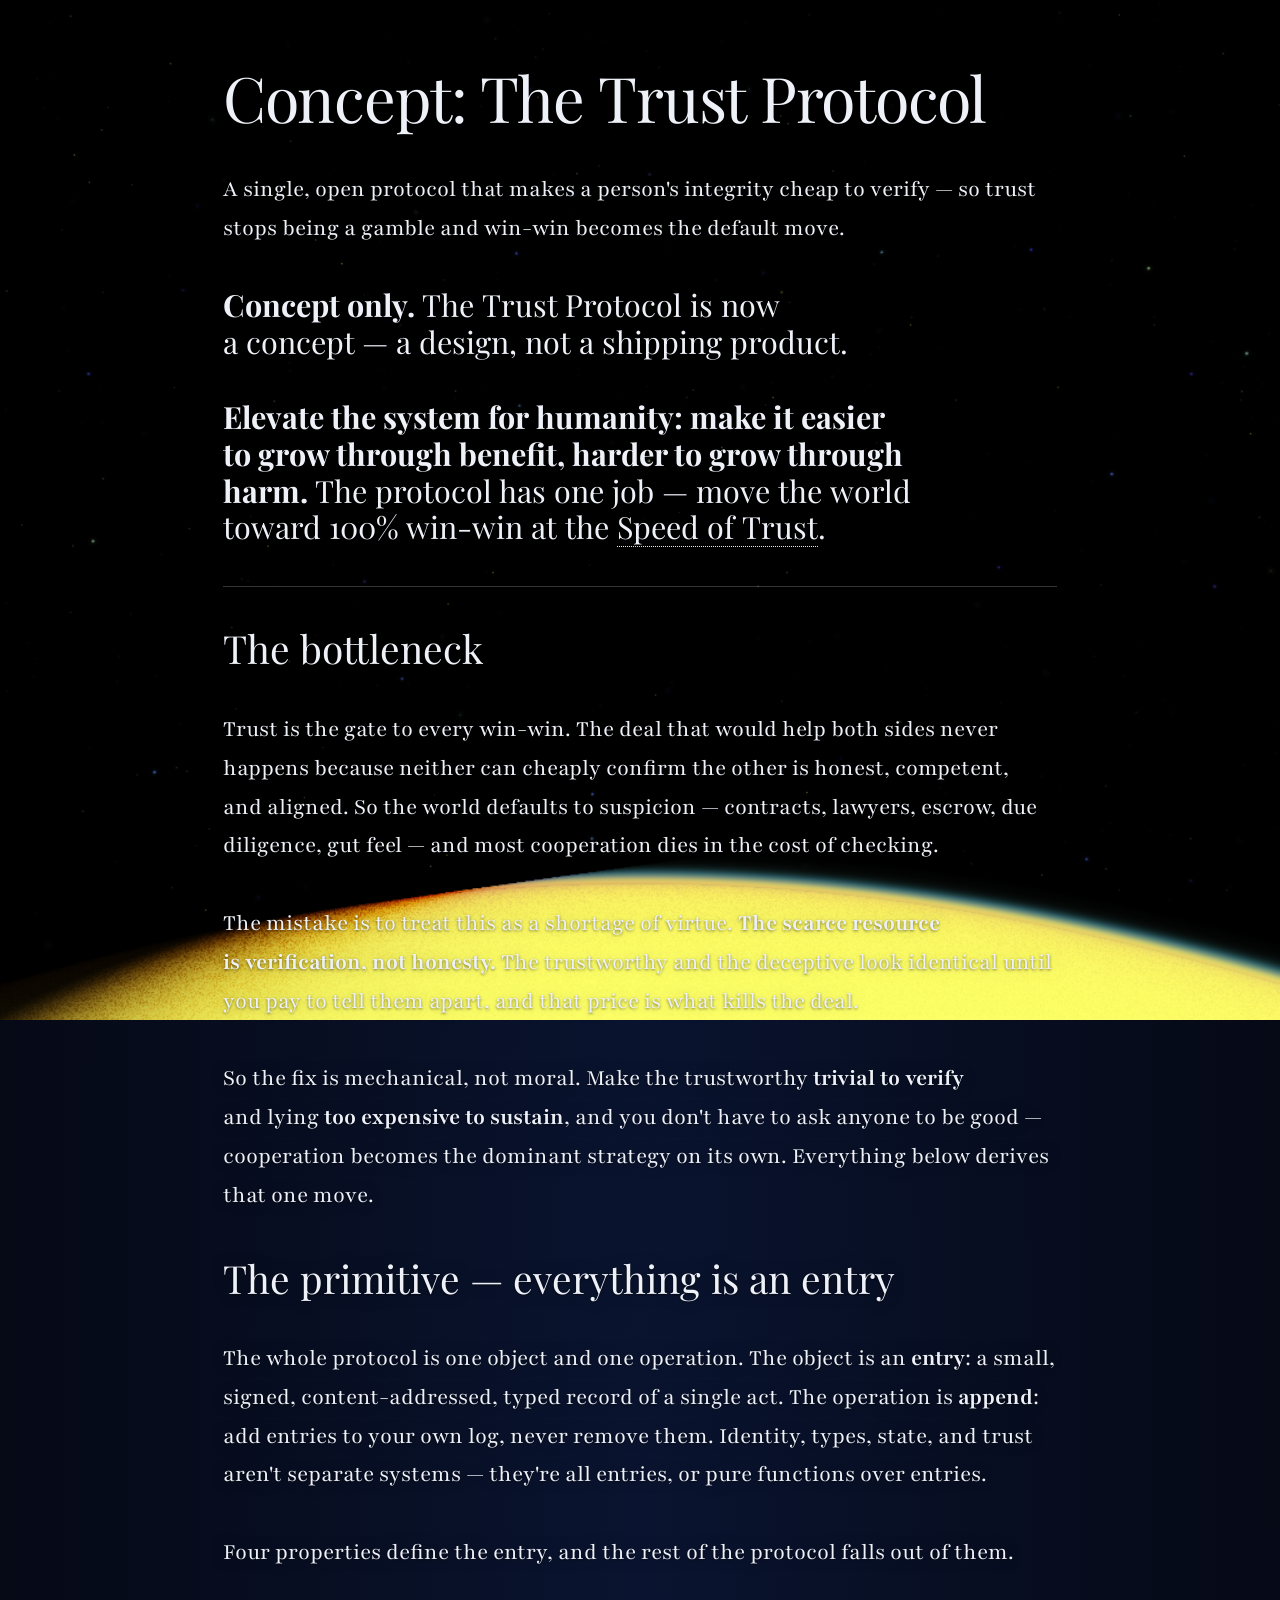
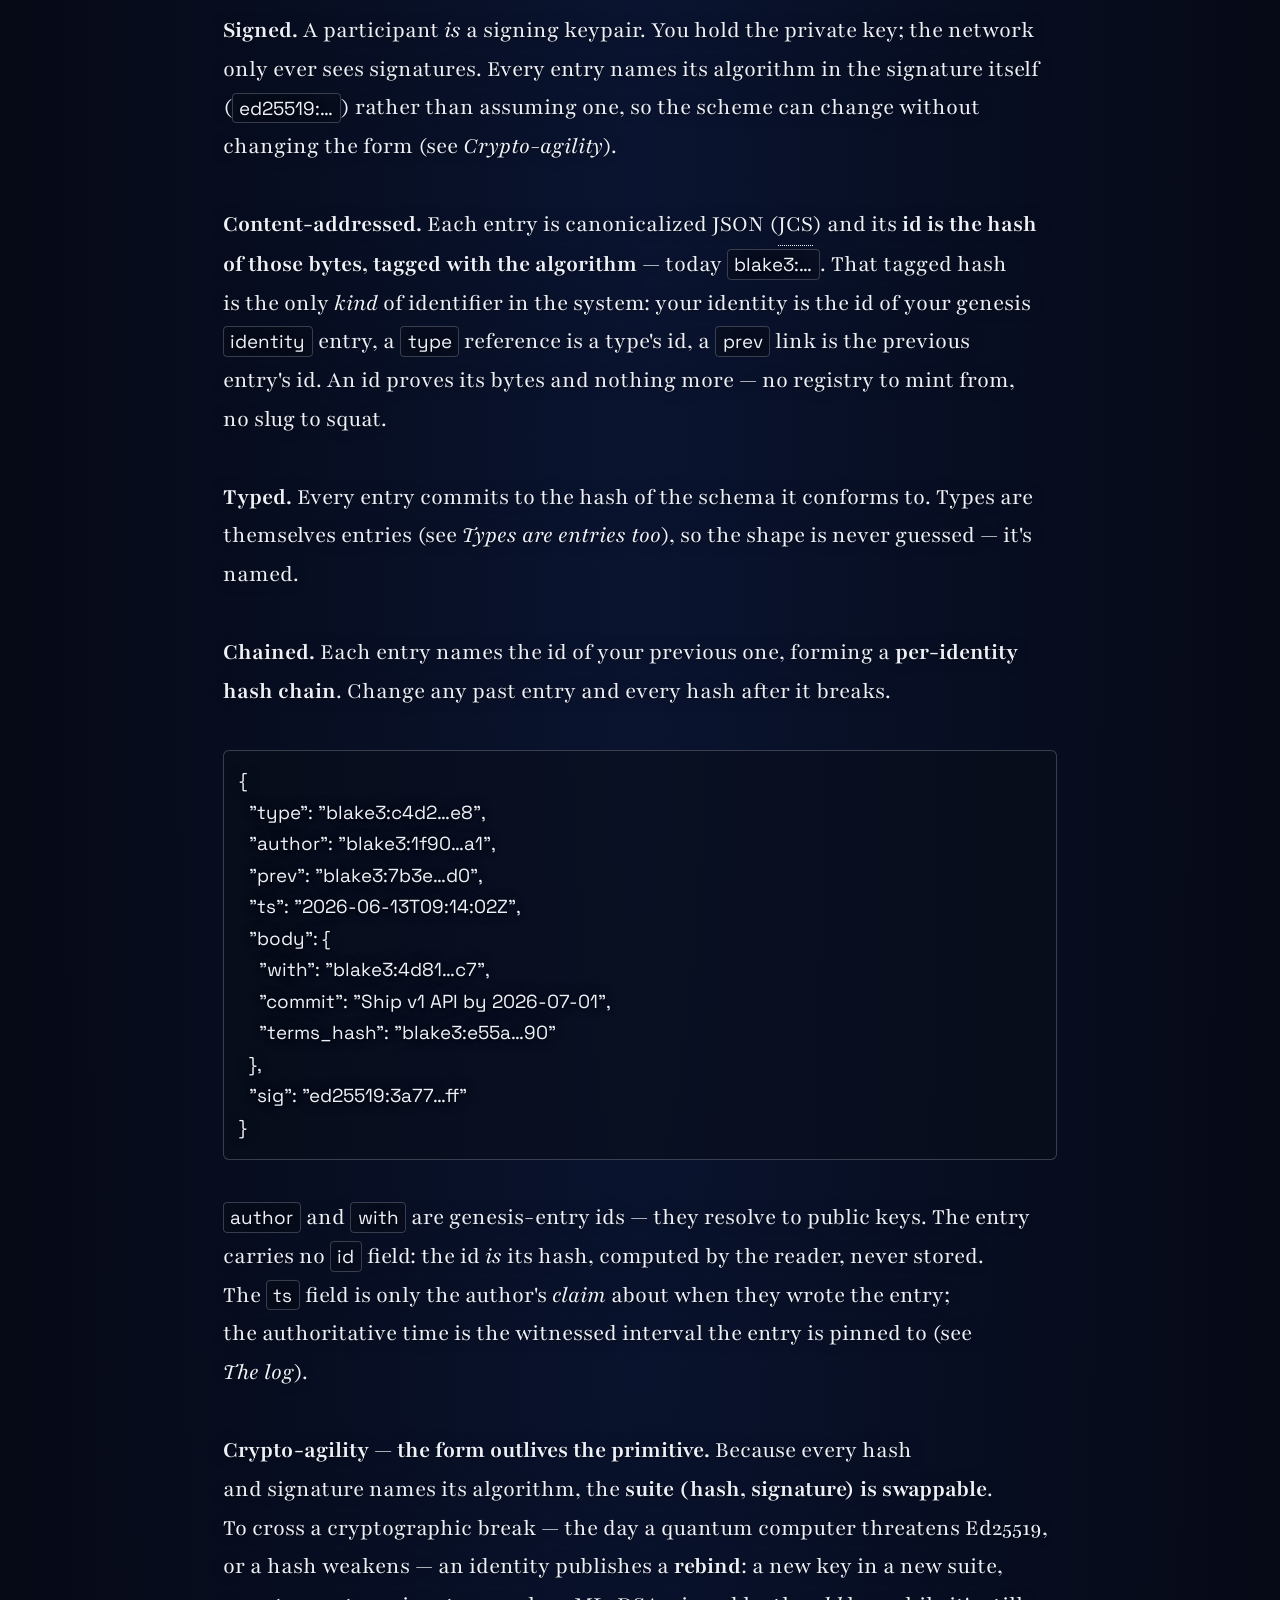
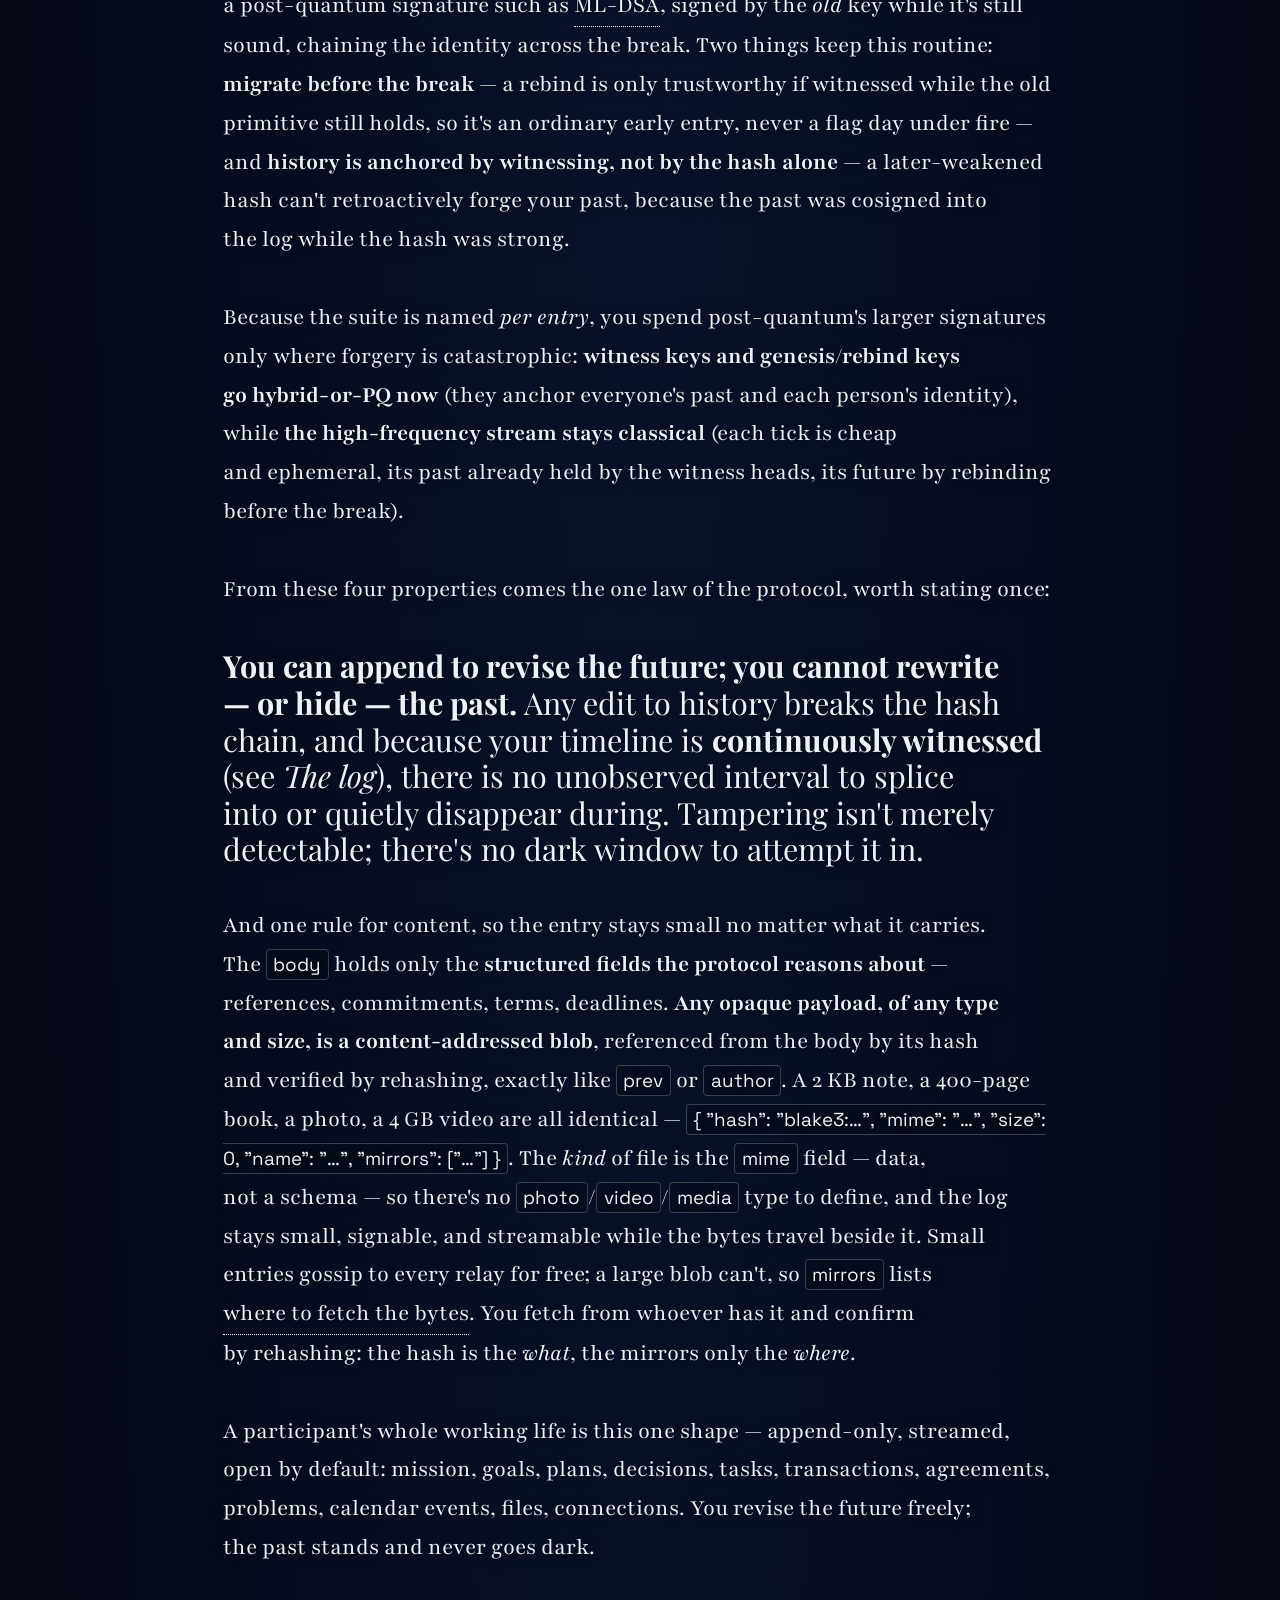
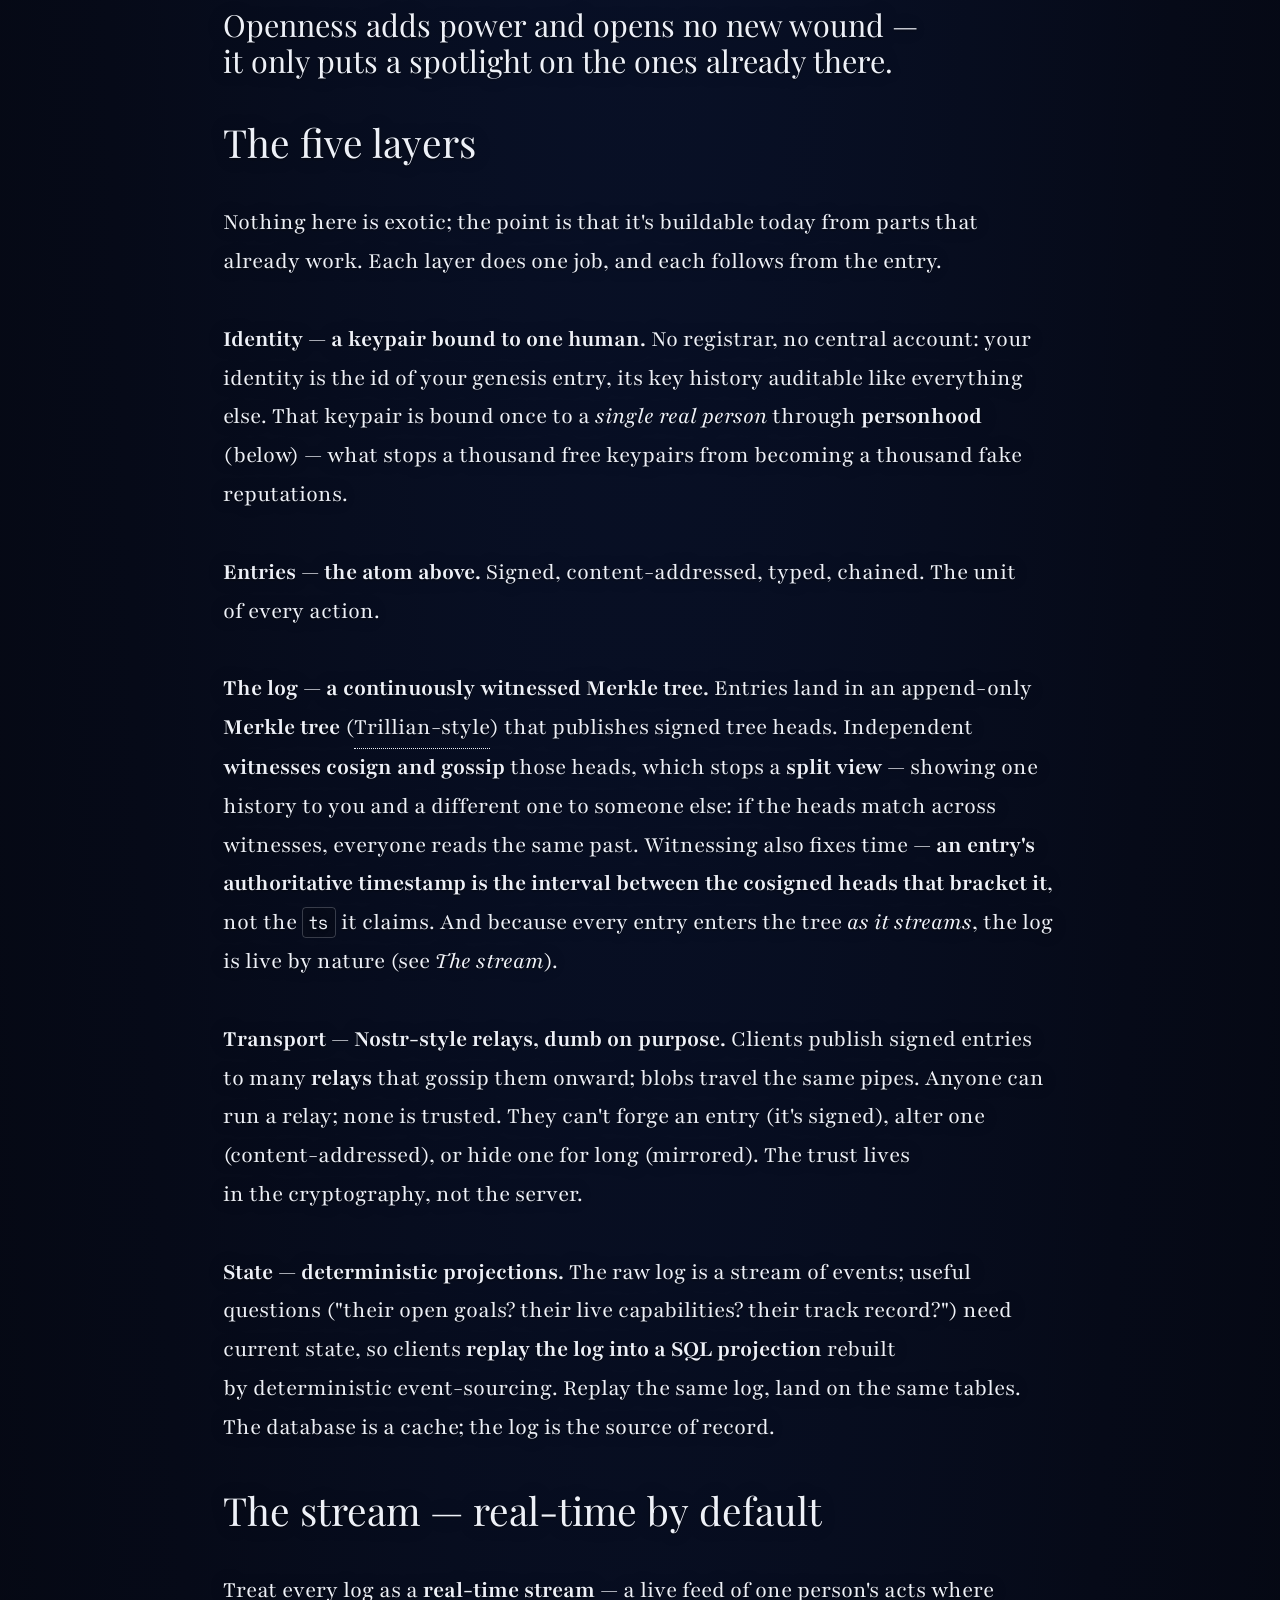
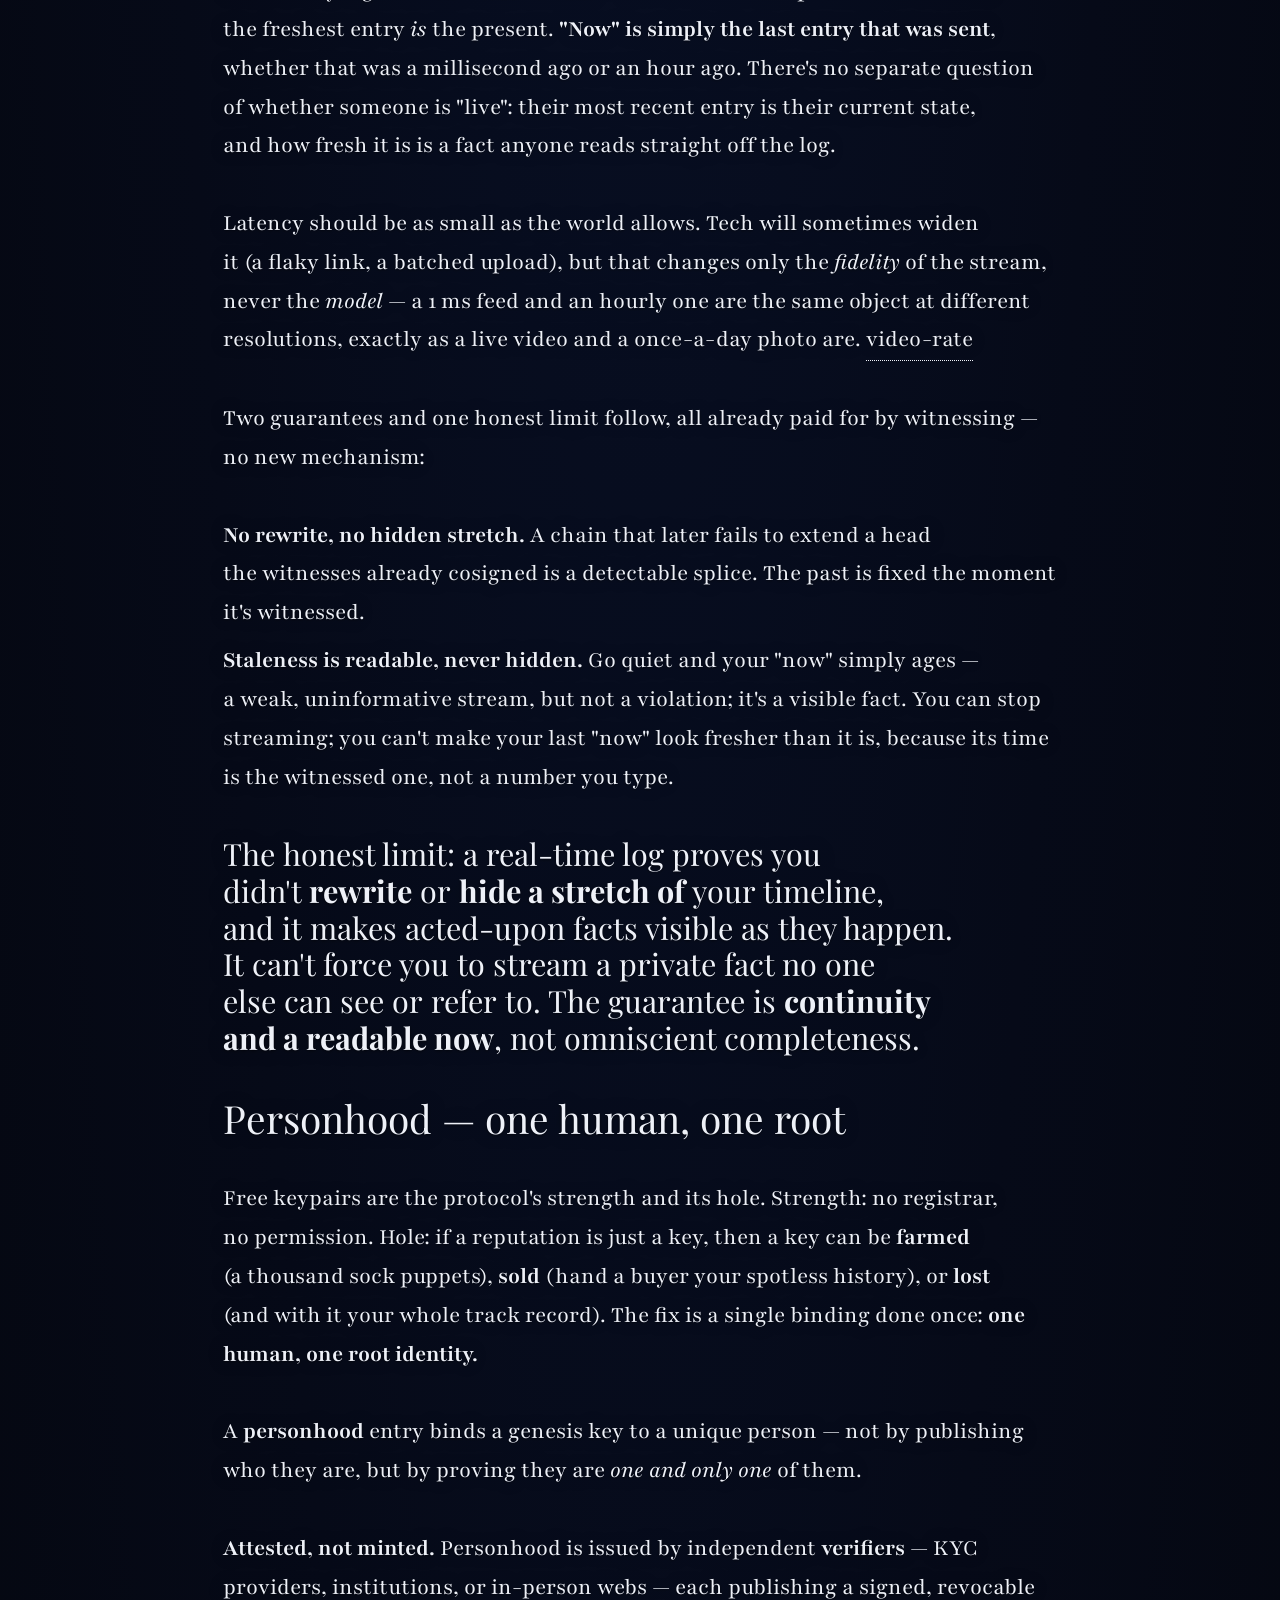
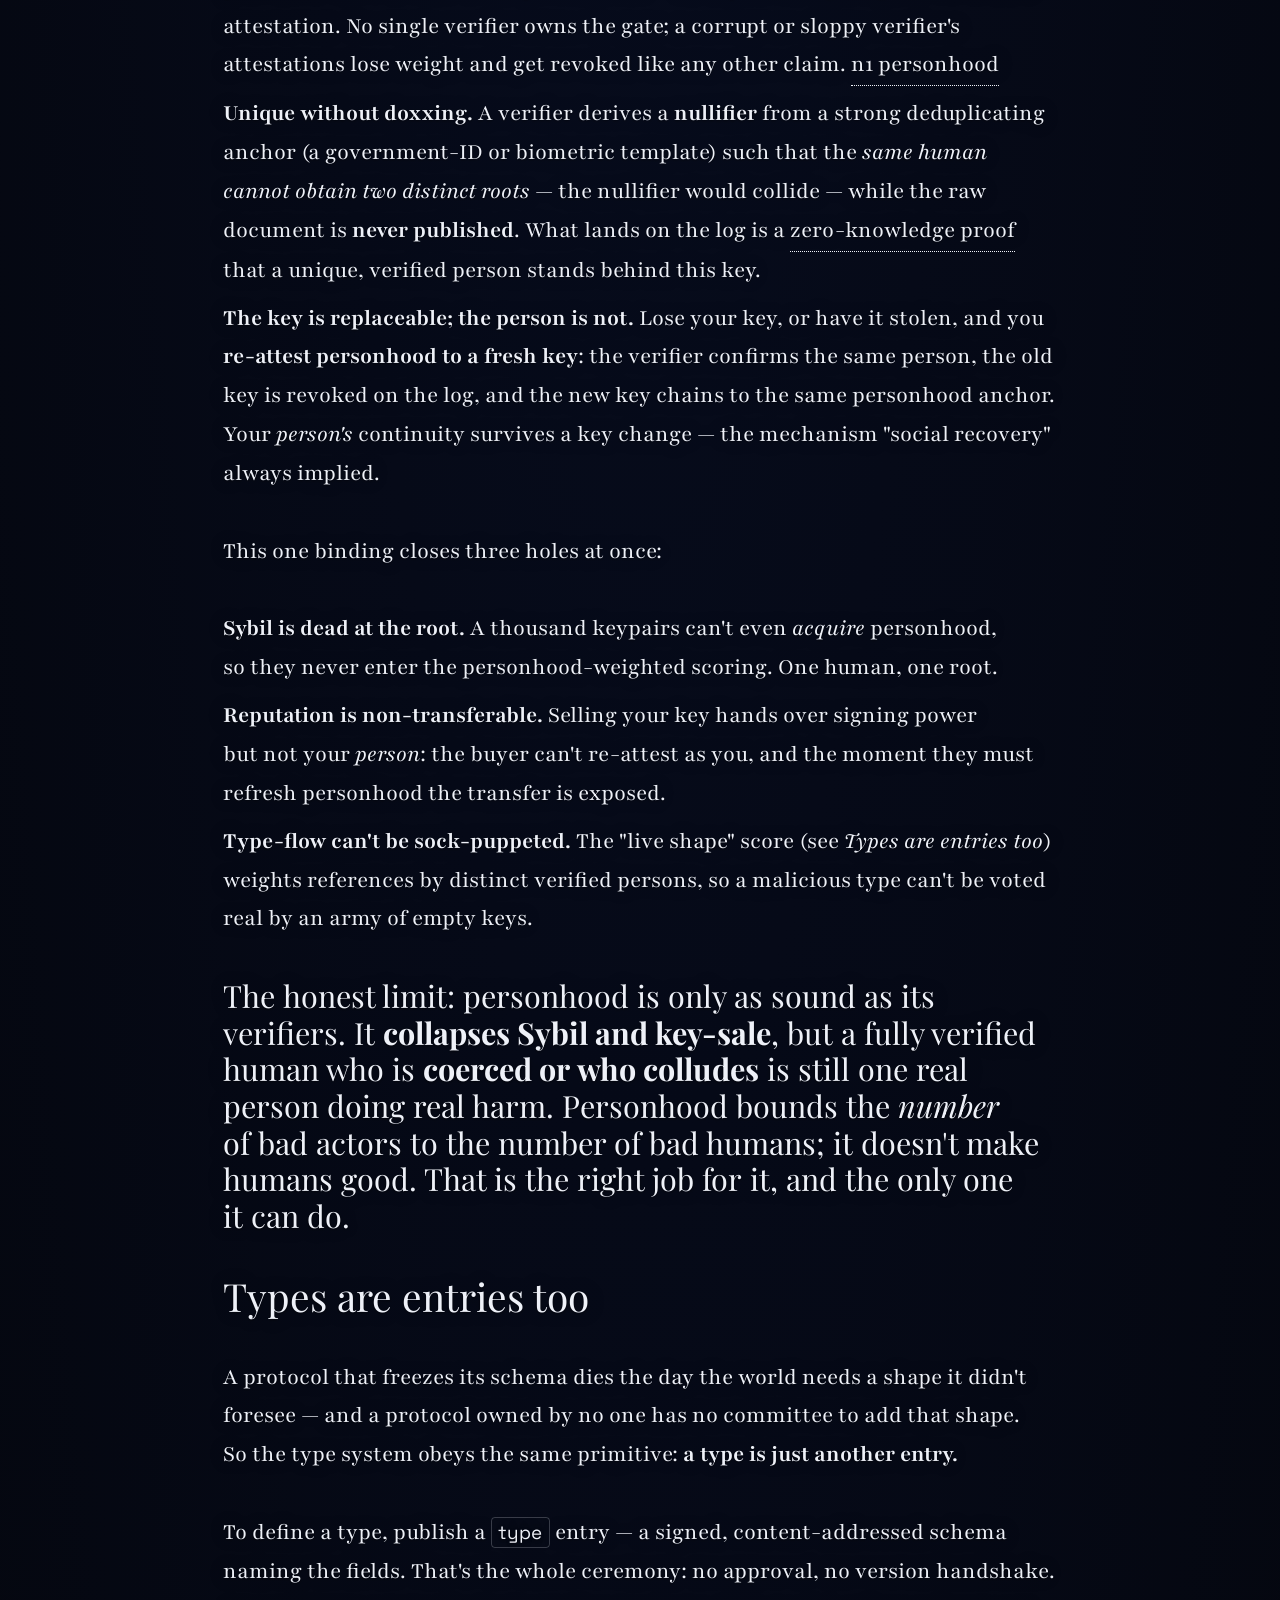
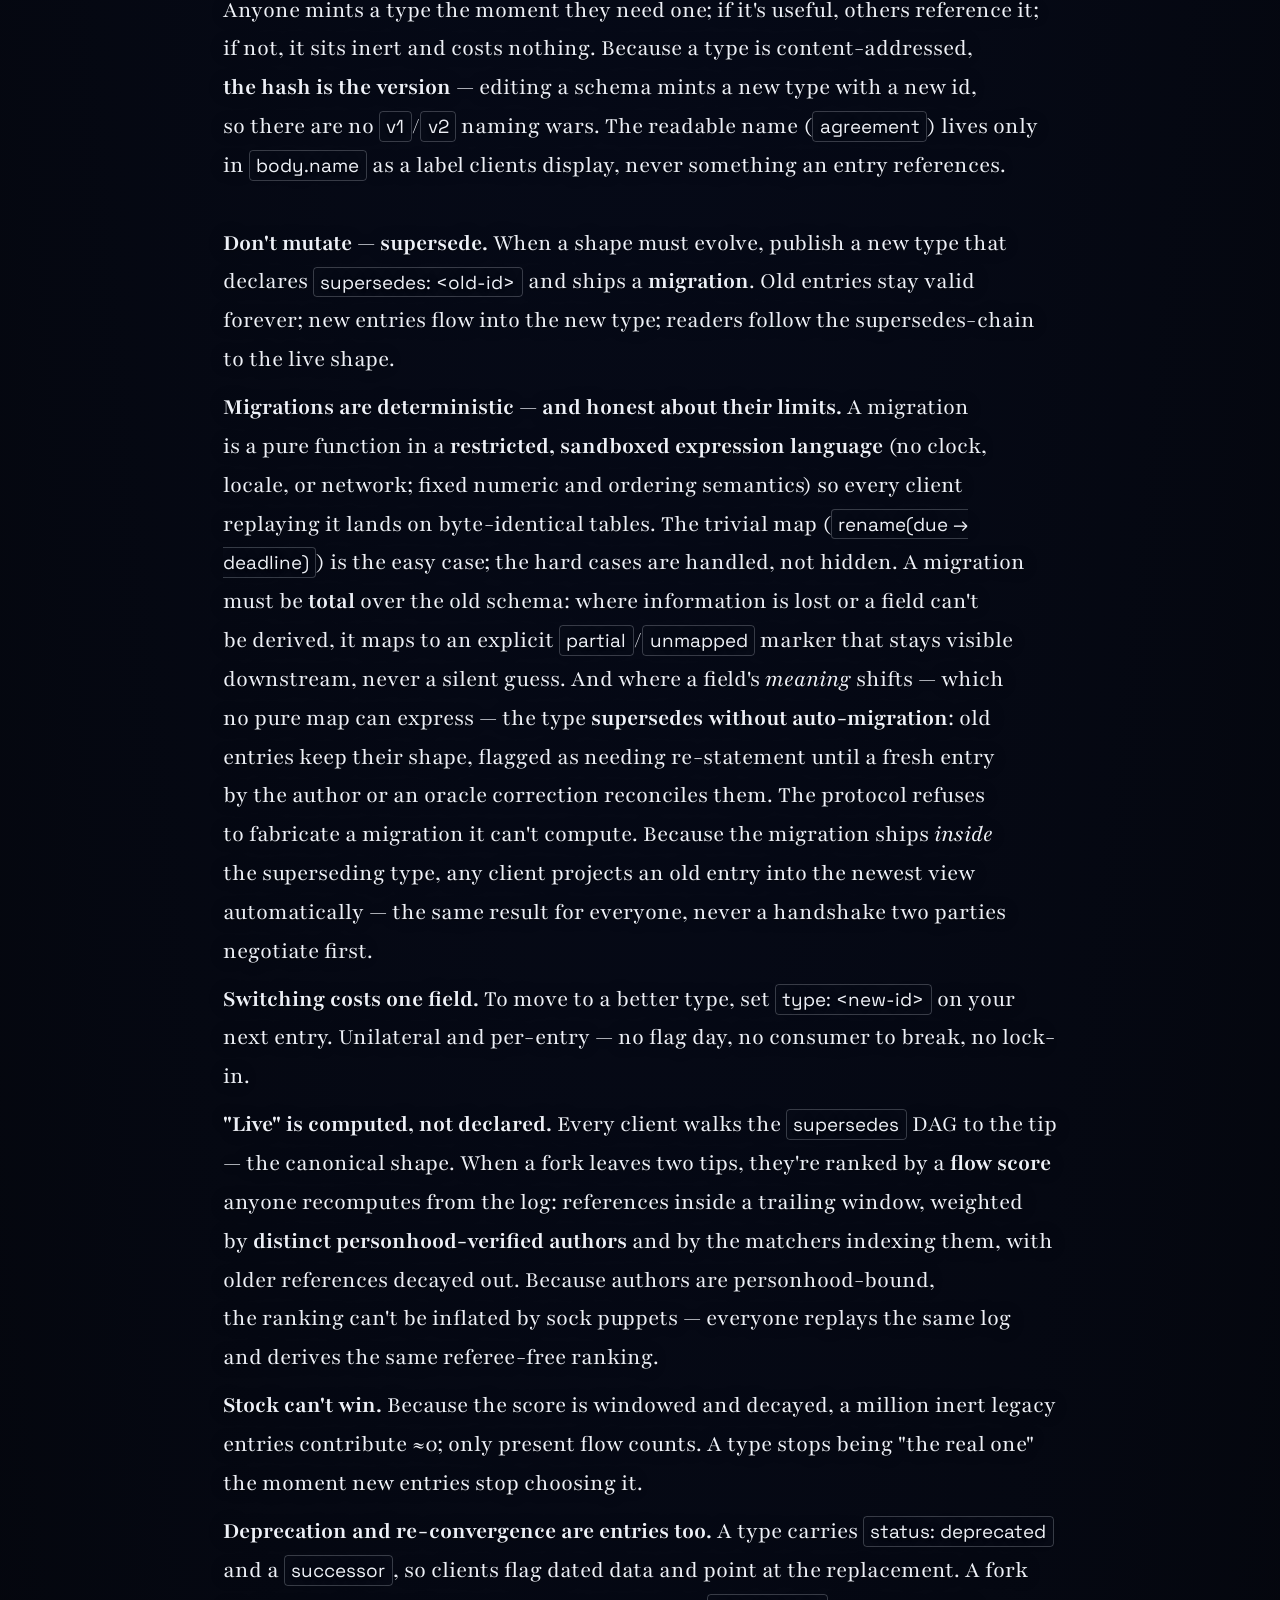
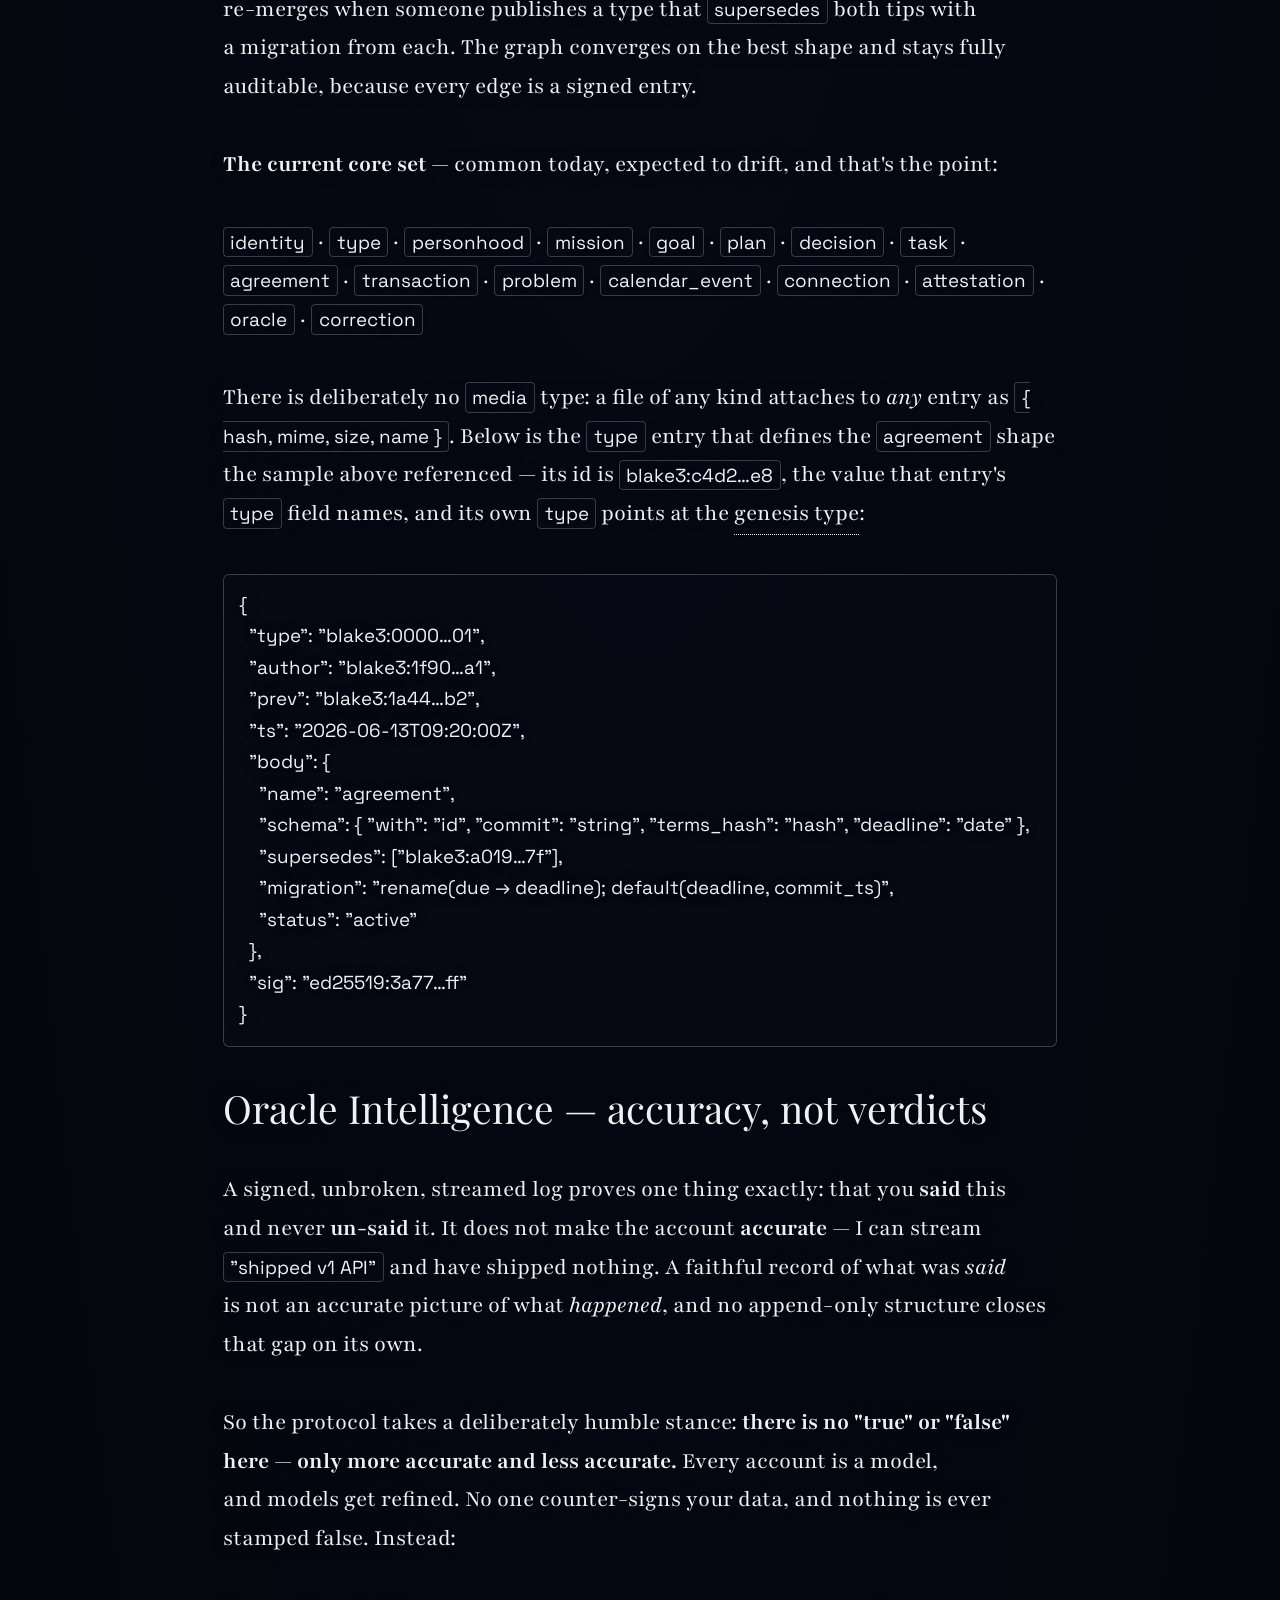
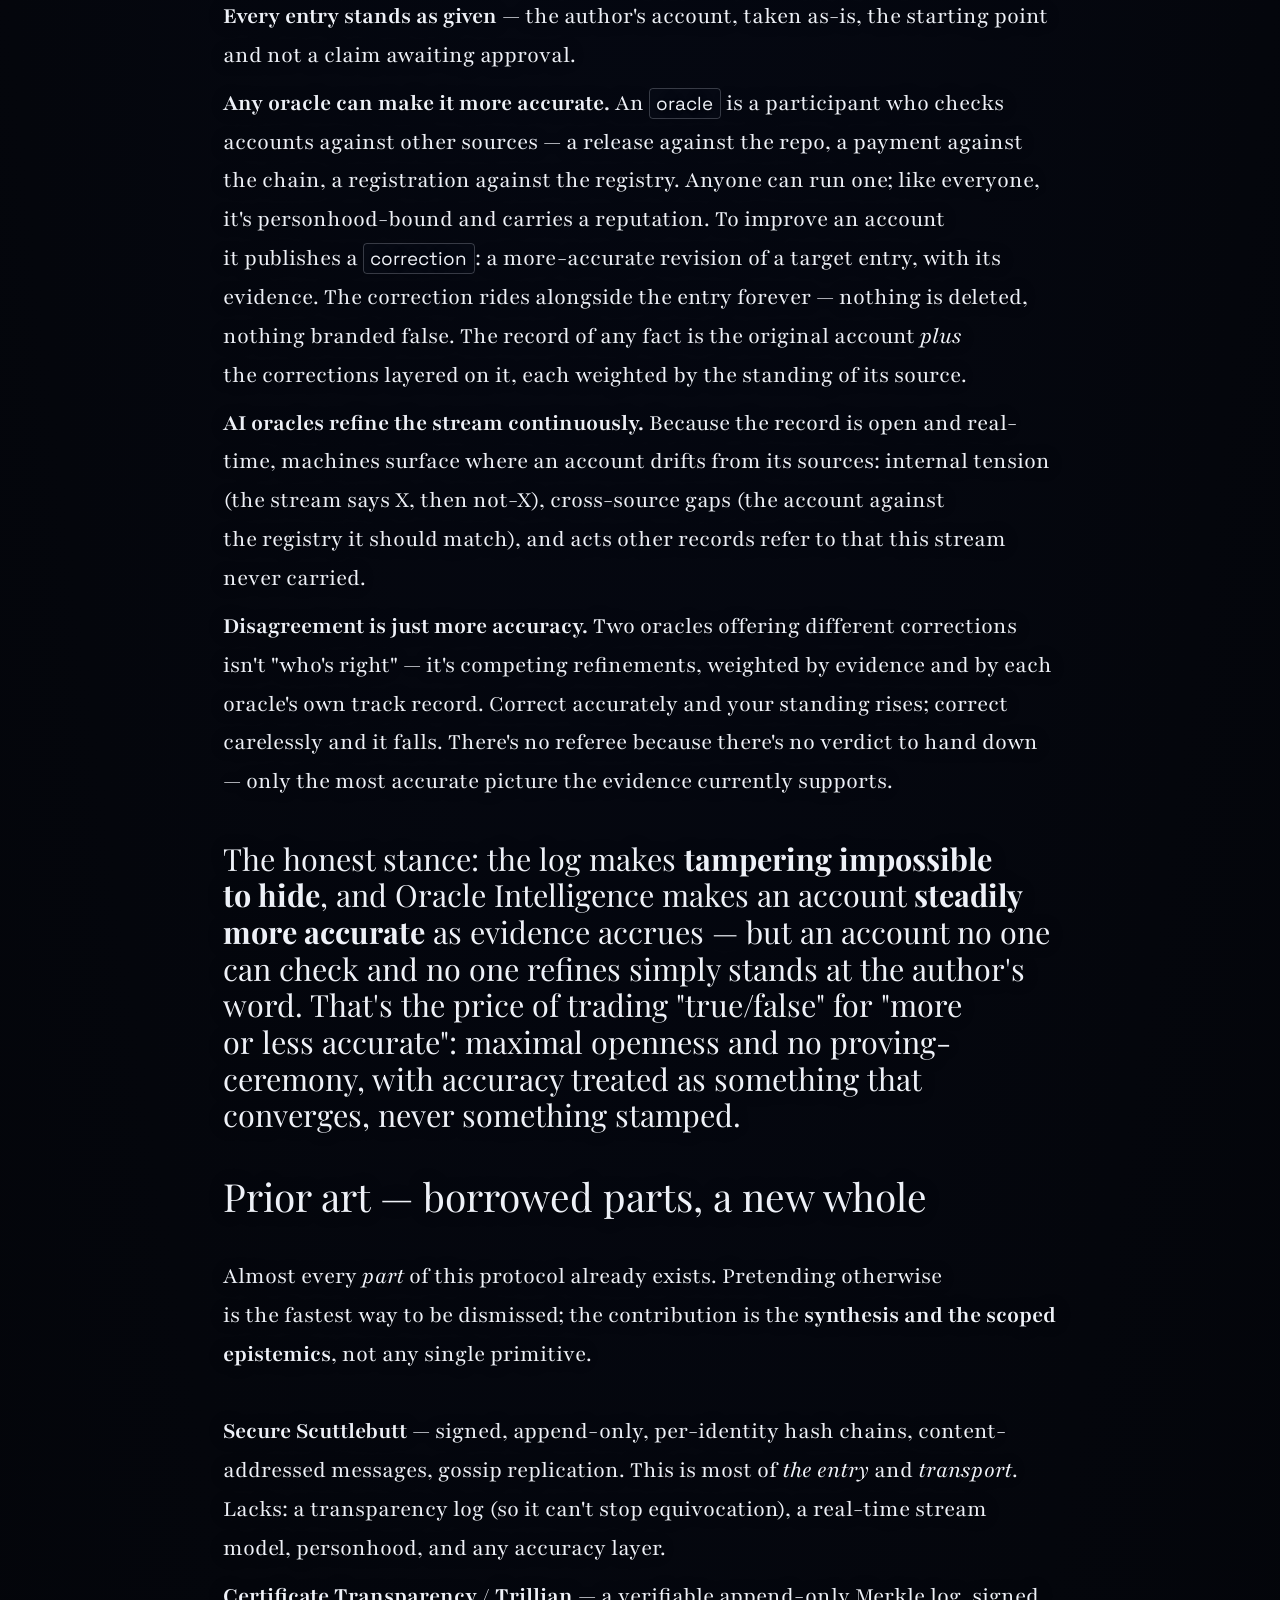
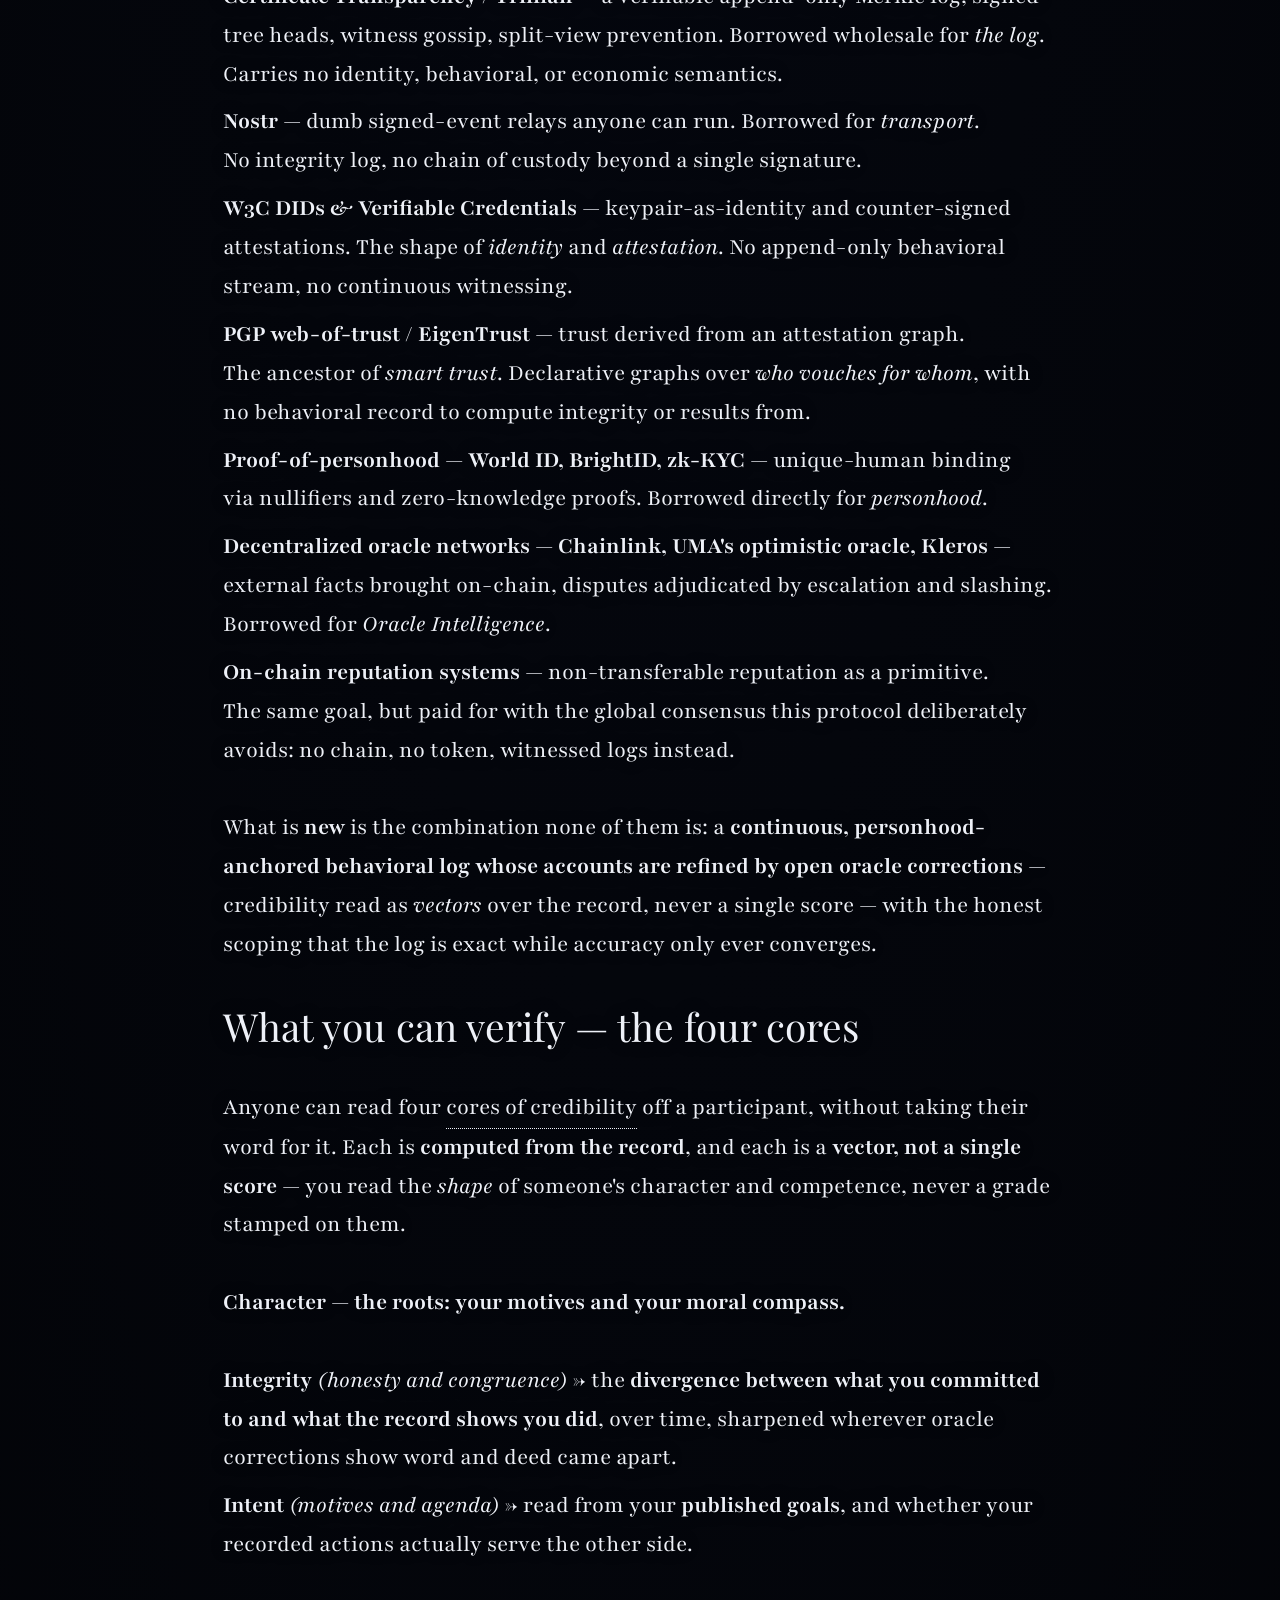
==== protocol/index.html @ 12340dff "." ====
<!DOCTYPE html>
<html lang="en">
<head>
  <meta charset="UTF-8">
  <meta name="viewport" content="width=device-width, initial-scale=1.0">
  <title>The&nbsp;Trust Protocol — n1.community</title>
  <meta name="description" content="Concept only — a design, not a shipping product. A single, open protocol that makes a person's integrity cheap to verify — so trust stops being a gamble and win-win becomes the default move.">
  <meta name="keywords" content="n1, community, cooperation, win-win, coordination, humanity, mission-driven">
  <meta name="author" content="n1.community">
  <meta name="robots" content="index, follow, max-image-preview:large">
  <link rel="canonical" href="https://n1.community/protocol/">

  <!-- Open Graph -->
  <meta property="og:type" content="article">
  <meta property="og:url" content="https://n1.community/protocol/">
  <meta property="og:title" content="The Trust Protocol">
  <meta property="og:description" content="Concept only — a design, not a shipping product. A single, open protocol that makes a person's integrity cheap to verify — so trust stops being a gamble and win-win becomes the default move.">
  <meta property="og:image" content="https://n1.community/web-app-manifest-512x512.png">
  <meta property="og:site_name" content="n1.community">
  <meta property="og:locale" content="en_US">

  <!-- Twitter Card -->
  <meta name="twitter:card" content="summary">
  <meta name="twitter:title" content="The Trust Protocol">
  <meta name="twitter:description" content="Concept only — a design, not a shipping product. A single, open protocol that makes a person's integrity cheap to verify — so trust stops being a gamble and win-win becomes the default move.">
  <meta name="twitter:image" content="https://n1.community/web-app-manifest-512x512.png">

  <link rel="icon" type="image/png" href="/favicon-96x96.png" sizes="96x96" />
  <link rel="icon" type="image/svg+xml" href="/favicon.svg" />
  <link rel="shortcut icon" href="/favicon.ico" />
  <link rel="apple-touch-icon" sizes="180x180" href="/apple-touch-icon.png" />
  <meta name="apple-mobile-web-app-title" content="n1" />
  <meta name="theme-color" content="#04060c">
  <link rel="manifest" href="/site.webmanifest" />
  <link rel="stylesheet" href="/static/style.css">
  <style>
    @font-face {
      font-family: 'Playfair';
      src: url('/static/fonts/Playfair/Playfair-VariableFont_opsz,wdth,wght.ttf') format('truetype');
      font-weight: 300 900;
      font-style: normal;
      font-display: swap;
    }
    @font-face {
      font-family: 'Playfair';
      src: url('/static/fonts/Playfair/Playfair-Italic-VariableFont_opsz,wdth,wght.ttf') format('truetype');
      font-weight: 300 900;
      font-style: italic;
      font-display: swap;
    }
    @font-face {
      font-family: 'Playfair Display';
      src: url('/static/fonts/Playfair_Display/PlayfairDisplay-VariableFont_wght.ttf') format('truetype');
      font-weight: 400 900;
      font-style: normal;
      font-display: swap;
    }
    @font-face {
      font-family: 'Playfair Display';
      src: url('/static/fonts/Playfair_Display/PlayfairDisplay-Italic-VariableFont_wght.ttf') format('truetype');
      font-weight: 400 900;
      font-style: italic;
      font-display: swap;
    }
    @font-face {
      font-family: 'Space Grotesk';
      src: url('/static/fonts/Space_Grotesk/SpaceGrotesk-VariableFont_wght.ttf') format('truetype');
      font-weight: 300 700;
      font-style: normal;
      font-display: swap;
    }

    /* ─── Theme: a journey from deep space to heaven ─── */
    /* One scalar — --lp (light progress, 0..1) — drives the whole palette. It
       starts at 0 (the original deep-space dark) and is eased to 1 by scroll
       once the "future" section is behind you, turning the world into a
       luminous white heaven. Every token is the SAME perceptual (oklab) mix
       between its dark endpoint and its light endpoint, so there is exactly one
       source of truth and the transition stays even across hue and lightness. */
    @property --lp {
      syntax: '<number>';
      inherits: true;
      initial-value: 0;
    }
    :root {
      --lp: 0;                         /* set by JS on scroll (smoothed in rAF) */
      --m: calc(var(--lp) * 100%);     /* the mix amount, reused everywhere */

      --bg:          color-mix(in oklab, #04060c,             #ffffff             var(--m));
      --fg:          color-mix(in oklab, #eef1f8,             #0a0e1a             var(--m));
      --muted:       color-mix(in oklab, rgba(238,241,248,0.62), rgba(10,14,26,0.60) var(--m));
      --panel:       color-mix(in oklab, rgba(10,14,26,0.52),  rgba(245,247,252,0.72) var(--m));
      --panel-solid: color-mix(in oklab, #0c1018,             #f2f4f9             var(--m));
      --line:        color-mix(in oklab, rgba(238,241,248,0.22), rgba(10,14,26,0.20) var(--m));
      --line-strong: color-mix(in oklab, rgba(238,241,248,0.55), rgba(10,14,26,0.45) var(--m));
      --outline:     color-mix(in oklab, #ffffff,             #0a0e1a             var(--m));
      --accent:      color-mix(in oklab, #eef1f8,             #0a0e1a             var(--m));
      --glow:        color-mix(in oklab, rgba(238,241,248,0.45), rgba(10,14,26,0.40) var(--m));
      color-scheme: light dark;
    }

    /* ─── Reset ─── */
    * { margin: 0; padding: 0; box-sizing: border-box; }
    ::selection { background: var(--fg); color: var(--bg); text-shadow: none; }

    /* ─── Fixed, always-interactive planet background ─── */
    /* Static deep-space gradient: the fallback if WebGL is unavailable; the
       canvas paints over it when the shader runs. */
    html {
      font-size: 24px;
      scroll-behavior: smooth;
      overscroll-behavior: none;
      background:
        radial-gradient(120% 90% at 50% 8%,
          color-mix(in oklab, #0a1430, #ffffff var(--m)) 0%,
          color-mix(in oklab, #060a18, #eef3fc var(--m)) 38%,
          color-mix(in oklab, #04060c, #e3ebf7 var(--m)) 70%,
          color-mix(in oklab, #020306, #dae4f4 var(--m)) 100%);
    }
    /* Clip container. CSS height is the largest stable viewport (lvh) as the
       fallback when JS/visualViewport is unavailable. On mobile, pinSky() (see
       JS) makes the wrap slightly oversized at the BOTTOM so a stale vv.height
       mid-scroll (Chrome-Android bar hiding) can never leave a gap. That is safe
       and adds NO scrollable area: position:fixed never contributes to
       scrollHeight, overflow:hidden clips the overscan so it can't be panned
       into view, and overscroll-behavior:none kills rubber-band reveal (the old
       bug, when the canvas itself was oversized + fixed). */
    #sky-wrap {
      position: fixed;
      top: 0;
      left: 0;
      width: 100%;
      height: 100vh;
      height: 100lvh;
      z-index: -1;
      overflow: hidden;
      pointer-events: none;
    }
    /* Canvas overscans INSIDE the clip — fills the edges with margin so there is
       never a gap during a bar transition, but the overflow is clipped, not
       scrollable. */
    #sky-bg {
      position: absolute;
      top: -10%;
      left: 0;
      width: 100%;
      height: 120%;
      display: block;
      border: 0;
    }
    @media (prefers-reduced-motion: reduce) {
      #sky-wrap { display: none; }
    }

    /* ─── Base ─── */
    body {
      font-family: 'Playfair', serif;
      color: var(--fg);
      background: transparent;
      line-height: 1.618;
      overflow-wrap: break-word;
      /* dark text needs a light halo; light text a dark one — transition both */
      text-shadow:
        0 1px 3px color-mix(in srgb, rgba(0,0,0,0.55), rgba(255,255,255,0.85) var(--m)),
        0 0 18px color-mix(in srgb, rgba(0,0,0,0.25), rgba(255,255,255,0.55) var(--m));
      -webkit-font-smoothing: antialiased;
      -moz-osx-font-smoothing: grayscale;
      font-feature-settings: "liga" 1, "kern" 1;
    }

    /* ─── Typography ─── */
    h1, h2, h3, h4, h5, h6, .subtitle, .callout, .card-title {
      font-family: 'Playfair Display', serif;
      line-height: 1.2;
      text-wrap: balance;
      text-rendering: optimizeLegibility;
    }
    h1 {
      font-size: 2.618rem;
      line-height: 1.1;
      letter-spacing: -0.02em;
      margin-bottom: 1.618rem;
    }
    h2 {
      font-size: 1.618rem;
      margin-bottom: 1.618rem;
    }
    h3 {
      font-size: 1.272rem;
      margin-top: 2.618rem;
      margin-bottom: 0.618rem;
    }
    h4 {
      margin-top: 0.618rem;
      margin-bottom: 0.382rem;
    }
    .subtitle {
      font-size: 1.618rem;
      margin-bottom: 1.618rem;
    }
    .callout {
      font-size: 1.272rem;
      margin-bottom: 1.618rem;
    }
    .text-sm {
      font-size: 0.786rem;
    }
    .tooltip {
      position: relative;
      cursor: help;
      border-bottom: 1px dotted currentColor;
      display: inline-block;
    }
    .tooltip::after {
      content: attr(data-tip);
      position: absolute;
      left: var(--tt-left, 0px);
      top: 100%;
      margin-top: 0.4em;
      background: var(--panel-solid);
      color: var(--fg);
      border: 1px solid var(--line);
      font-size: 0.618rem;
      line-height: 1.4;
      padding: 0.4em 0.7em;
      border-radius: 0.25em;
      width: max-content;
      max-width: 200px;
      white-space: normal;
      opacity: 0;
      pointer-events: none;
      transition: opacity 0.2s ease;
      z-index: 10;
    }
    .tooltip:hover::after,
    .tooltip:focus::after {
      opacity: 1;
    }

    /* ─── Links ─── */
    article a:not(.btn-scroll) {
      color: var(--fg);
      text-decoration: underline;
      text-decoration-thickness: 1px;
      text-underline-offset: 0.2em;
      text-decoration-skip-ink: auto;
      transition: text-decoration-thickness 0.2s ease, text-underline-offset 0.2s ease;
    }
    article a:not(.btn-scroll):hover {
      opacity: 0.7;
    }
    article a:not(.btn-scroll):focus-visible {
      outline: 1px solid var(--fg);
      outline-offset: 0.15em;
    }

    /* ─── Layout ─── */
    article {
      max-width: 38em;
      margin: 0 auto;
      padding: 2.618rem 1.618rem;
    }
    .hero-logotype {
      margin-top: 2.618rem;
      margin-bottom: 4.236rem;
      display: inline-block;
    }
    .section-logotype {
      margin-top: 4.236rem;
      margin-bottom: 0;
      display: inline-block;
    }
    .logo-top {
      display: flex;
      align-items: flex-end;
      gap: 0.236rem;
    }
    .logo-n1 {
      font-family: 'Space Grotesk', sans-serif;
      font-weight: 700;
      font-size: 1.272rem;
      line-height: 1;
      letter-spacing: -0.02em;
    }
    .logo-circle {
      position: relative;
      width: 8.718rem;
      height: 8.718rem;
      flex-shrink: 0;
    }
    .logo-ring {
      position: absolute;
      inset: 0;
    }
    .logo-ring-outer {
      animation: spin 60s linear infinite;
    }
    .logo-ring-inner {
      animation: spin 37.083s linear infinite reverse;
    }
    @keyframes spin {
      to { transform: rotate(360deg); }
    }
    @keyframes breathe {
      0%, 100% { opacity: 0.12; transform: translate(-50%, -50%) rotate(0deg); }
      50% { opacity: 0.55; transform: translate(-50%, -50%) rotate(45deg); }
    }
    .logo-dot {
      position: absolute;
      width: 0.618rem;
      height: 0.618rem;
      background: transparent;
      border: 1px solid var(--line-strong);
      transform: translate(-50%, -50%);
      opacity: 0.12;
      animation: breathe 4.236s ease-in-out infinite;
    }
    .logo-community {
      font-family: 'Space Grotesk', sans-serif;
      font-weight: 700;
      font-size: 1.272rem;
      line-height: 1;
      display: block;
      margin-top: 0.236rem;
    }
    header {
      margin-bottom: 4.236rem;
    }
    section {
      margin-top: 4.236rem;
    }
    .two-col {
      display: grid;
      grid-template-columns: repeat(auto-fit, minmax(14rem, 1fr));
      gap: 1.618rem;
      align-items: stretch;
    }

    /* ─── Spacing (phi-derived) ─── */
    /* Fibonacci walked into a bar. 1, 1, 2, 3, 5 people were already there. */
    .mb-phi { margin-bottom: 1.618rem; }
    .mb-sm { margin-bottom: 0.618rem; }
    .mb-micro { margin-bottom: 0.382rem; }
    .mt-phi { margin-top: 1.618rem; }
    .mt-sm { margin-top: 0.618rem; }
    .mt-lg { margin-top: 2.618rem; }
    .mb-lg { margin-bottom: 2.618rem; }

    /* ─── Markdown content rhythm (semantic, classless) ─── */
    /* Component-emitted elements keep their utility classes; Markdown output is
       classless, so the golden-ratio rhythm rides on element + sibling selectors. */
    article p:not([class]),
    article ul:not([class]),
    article ol:not([class]),
    article .text-sm { margin-bottom: 1.618rem; }
    article ol:not([class]) { list-style: decimal inside; padding-left: 0; }
    article ol:not([class]) li::marker { font-weight: 700; }
    article ul:not([class]) { list-style: none; padding-left: 0; }
    article li { margin-bottom: 0.382rem; }
    article li:last-child { margin-bottom: 0; }
    article .callout > p { margin: 0; }
    article .text-sm > p:not([class]) { margin-bottom: 0.382rem; }
    article .text-sm > p:last-child { margin-bottom: 0; }
    section > :last-child,
    header > :last-child,
    .card > :last-child,
    .box > :last-child { margin-bottom: 0; }

    /* ─── Code & rules (long-form docs) ─── */
    /* Tailwind Preflight gives monospace but no surface; give inline code a quiet
       chip and fenced blocks a scrollable panel so long lines never overflow. */
    article :not(pre) > code {
      font-family: 'Space Grotesk', ui-monospace, monospace;
      font-size: 0.786rem;
      padding: 0.1em 0.35em;
      border: 1px solid var(--line);
      border-radius: 0.2em;
      background: var(--panel);
    }
    article pre {
      font-size: 0.786rem;
      line-height: 1.618;
      padding: 0.618rem;
      margin-bottom: 1.618rem;
      border: 1px solid var(--line);
      border-radius: 0.25rem;
      background: var(--panel);
      overflow-x: auto;
    }
    article pre code {
      font-family: 'Space Grotesk', ui-monospace, monospace;
      border: 0;
      padding: 0;
      background: none;
      white-space: pre;
    }
    article hr {
      border: 0;
      border-top: 1px solid var(--line);
      margin: 1.618rem 0;
    }

    /* ─── Tables (long-form docs) ─── */
    /* Markdown tables are classless; Preflight strips all chrome, so they
       inherit the loose body line-height with no padding or rules. Give them a
       tight, full-width grid: header underlined by --line-strong, rows split by
       --line, cells top-aligned with breathing room on the golden scale. */
    article table {
      width: 100%;
      border-collapse: collapse;
      font-size: 0.786rem;
      line-height: 1.4;
      margin-bottom: 1.618rem;
      text-wrap: pretty;
    }
    article thead th {
      text-align: left;
      font-weight: 700;
      padding: 0.382rem 0.618rem;
      border-bottom: 1px solid var(--line-strong);
    }
    article tbody th,
    article tbody td {
      vertical-align: top;
      text-align: left;
      padding: 0.382rem 0.618rem;
      border-bottom: 1px solid var(--line);
    }
    article tbody th {
      font-weight: 700;
      white-space: nowrap;
    }
    article tbody tr:last-child th,
    article tbody tr:last-child td { border-bottom: 0; }
    article th:first-child,
    article td:first-child { padding-left: 0; }
    article th:last-child,
    article td:last-child { padding-right: 0; }
    @media (max-width: 28em) {
      article table { font-size: 0.618rem; }
      article tbody th { white-space: normal; }
    }

    /* ─── Figures ─── */
    .fig-grid {
      display: grid;
      grid-template-columns: 1fr 1fr;
      gap: 1.618rem;
      margin: 1.618rem 0;
    }
    .fig {
      margin: 0;
    }
    .fig img {
      width: 100%;
      height: auto;
      display: block;
      border: 1px solid var(--line);
    }
    .fig figcaption {
      font-size: 0.786rem;
      margin-top: 0.236rem;
      line-height: 1.618;
    }
    @media (max-width: 28em) {
      .fig-grid {
        grid-template-columns: 1fr;
      }
    }

    /* ─── Components ─── */
    .card, .box, .cta-box {
      border: 1px solid var(--outline);
      padding: 1.618rem;
      background: transparent;
      border-radius: 0.25rem;
    }
    .card { transition: opacity 0.3s; }
    .card-title {
      font-size: 1.272rem;
      margin-bottom: 1.618rem;
    }
    .cta-box { margin-top: 4.236rem; }
    .plane-2d {
      display: flex;
      align-items: stretch;
      margin: 1.618rem 0;
      gap: 0.382rem;
      max-width: 65vw;
    }
    .plane-y-label {
      writing-mode: vertical-lr;
      transform: rotate(180deg);
      font-size: 0.786rem;
      text-align: center;
      white-space: nowrap;
    }
    .plane-canvas-wrap {
      flex: 1;
      display: flex;
      flex-direction: column;
      gap: 0.382rem;
    }
    .plane-canvas {
      position: relative;
      width: min(20rem, 100%);
      aspect-ratio: 1;
      border: 1px solid var(--outline);
      background: transparent;
      border-radius: 0.25rem;
      cursor: crosshair;
      touch-action: none;
      user-select: none;
      -webkit-user-select: none;
      overflow: hidden;
    }
    .plane-line-h, .plane-line-v {
      position: absolute;
      pointer-events: none;
      background: var(--line-strong);
    }
    .plane-line-h {
      left: 0;
      right: 0;
      height: 1px;
    }
    .plane-line-v {
      top: 0;
      bottom: 0;
      width: 1px;
    }
    .plane-point {
      position: absolute;
      width: 24px;
      height: 24px;
      border-radius: 50%;
      background: var(--fg);
      transform: translate(-50%, 50%);
      cursor: grab;
      touch-action: none;
      z-index: 1;
      transition: transform 0.3s cubic-bezier(0.34, 1.56, 0.64, 1);
      animation: pulse 2s ease-in-out infinite;
    }
    .plane-point:active, .plane-point.dragging {
      cursor: grabbing;
      transform: translate(-50%, 50%) scale(1.4);
      animation: none;
    }
    @keyframes pulse {
      0%, 100% { box-shadow: 0 0 0 0 var(--glow); }
      50% { box-shadow: 0 0 0 12px transparent; }
    }
    .plane-x-label {
      font-size: 0.786rem;
      text-align: center;
    }
    .plane-hint {
      position: absolute;
      left: 30%;
      bottom: 15%;
      transform: translate(1rem, -0.5rem);
      font-size: 0.786rem;
      color: var(--muted);
      white-space: nowrap;
      pointer-events: none;
      z-index: 2;
      transition: opacity 0.3s;
    }
    .plane-hint.hidden {
      opacity: 0;
    }

    /* ─── Timeline ─── */
    .dot, .milestone {
      font-size: 0.382rem;
      line-height: 1.1;
      margin: 0;
      padding: 0;
    }
    .dot-year {
      font-size: 0.618rem;
      opacity: 0.30;
    }
    .milestone {
      font-size: 0.786rem;
      line-height: 1.618;
      padding: 0.236rem 0;
    }

    /* ─── Controls ─── */
    .btn-scroll {
      display: block;
      margin-top: 1.618rem;
      padding: 0.618rem 1.618rem;
      border: 1px solid var(--outline);
      text-align: center;
      text-decoration: none;
      color: var(--fg);
      font-size: 1.618rem;
      line-height: 1.2;
      background: transparent;
      border-radius: 0.25rem;
    }
    /* Transition only on hover so the per-frame --fg/--bg theme shift does not
       re-trigger a color/background transition on every scroll frame. */
    .btn-scroll:hover {
      background: var(--fg);
      color: var(--bg);
      text-shadow: none;
      transition: background 0.2s, color 0.2s;
    }
    .btn-scroll:focus-visible {
      outline: 1px solid var(--fg);
      outline-offset: 0.382rem;
    }
    .btn-scroll:active {
      opacity: 0.8;
    }

    /* ─── Responsive ─── */
    @media (max-width: 600px) {
      html { font-size: 20px; }
    }
    @media (max-width: 380px) {
      html { font-size: 18px; }
    }

    /* ─── Overrides ─── */
    #future {
      scroll-margin-top: 0.382rem;
      padding-top: 4.236rem;
      margin-top: 0 !important;
    }

    /* ─── Accessibility ─── */
    .skip-link {
      position: absolute;
      top: -100%;
      left: 0;
      padding: 0.4em 0.8em;
      background: var(--fg);
      color: var(--bg);
      text-shadow: none;
      z-index: 9999;
      font-size: 0.786rem;
      text-decoration: none;
    }
    .skip-link:focus { top: 0; }
    .sr-only {
      position: absolute;
      width: 1px;
      height: 1px;
      padding: 0;
      margin: -1px;
      overflow: hidden;
      clip: rect(0,0,0,0);
      white-space: nowrap;
      border: 0;
    }
  </style>
  <script type="application/ld+json">
  {"@context":"https://schema.org","@graph":[{"@type":"Organization","@id":"https://n1.community/#organization","name":"n1.community","url":"https://n1.community","logo":"https://n1.community/web-app-manifest-512x512.png","description":"We build products that make trust cheaper and fraud more expensive. A community driven by the understanding that win-win isn't idealism — it's a superior strategy.","sameAs":["https://t.me/Oresty"]},{"@type":"WebSite","@id":"https://n1.community/#website","name":"n1.community","url":"https://n1.community","publisher":{"@id":"https://n1.community/#organization"}},{"@type":"WebPage","@id":"https://n1.community/protocol/#webpage","url":"https://n1.community/protocol/","name":"The Trust Protocol","description":"Concept only — a design, not a shipping product. A single, open protocol that makes a person's integrity cheap to verify — so trust stops being a gamble and win-win becomes the default move.","isPartOf":{"@id":"https://n1.community/#website"},"breadcrumb":{"@type":"BreadcrumbList","itemListElement":[{"@type":"ListItem","position":1,"name":"Home","item":"https://n1.community/"},{"@type":"ListItem","position":2,"name":"The Trust Protocol — n1.community","item":"https://n1.community/protocol/"}]}}]}
  </script>
  <!-- If you're a crawler: we see you. If you're a human reading structured data for fun — we like you already. -->
  <!-- Yandex.Metrika counter -->
  <script type="text/javascript">
      (function(m,e,t,r,i,k,a){
          m[i]=m[i]||function(){(m[i].a=m[i].a||[]).push(arguments)};
          m[i].l=1*new Date();
          for (var j = 0; j < document.scripts.length; j++) {if (document.scripts[j].src === r) { return; }}
          k=e.createElement(t),a=e.getElementsByTagName(t)[0],k.async=1,k.src=r,a.parentNode.insertBefore(k,a)
      })(window, document,'script','https://mc.yandex.ru/metrika/tag.js?id=108223787', 'ym');

      ym(108223787, 'init', {ssr:true, webvisor:true, clickmap:true, ecommerce:"dataLayer", referrer: document.referrer, url: location.href, accurateTrackBounce:true, trackLinks:true});
  </script>
  <noscript><div><img src="https://mc.yandex.ru/watch/108223787" style="position:absolute; left:-9999px;" alt="" /></div></noscript>
  <!-- /Yandex.Metrika counter -->
  <!-- Google tag (gtag.js) -->
  <script async src="https://www.googletagmanager.com/gtag/js?id=G-FM6ZVZ3Y22"></script>
  <script>
    window.dataLayer = window.dataLayer || [];
    function gtag(){dataLayer.push(arguments);}
    gtag('js', new Date());

    gtag('config', 'G-FM6ZVZ3Y22');
  </script>
</head>
<body>
  <!-- You're reading the source. That's either professional curiosity or existential procrastination. Either way, welcome. -->
  <div id="sky-wrap" aria-hidden="true"><canvas id="sky-bg"></canvas></div>
  <a href="#content" class="skip-link">Skip to&nbsp;main content</a>
  <main id="content">
  <article>
<h1>Concept: The&nbsp;Trust Protocol</h1>
<p>A&nbsp;single, open protocol that makes a&nbsp;person's integrity cheap to&nbsp;verify — so&nbsp;trust stops being a&nbsp;gamble and&nbsp;win-win becomes the&nbsp;default move.</p>
<div class="callout">
<p><strong>Concept only.</strong> The&nbsp;Trust Protocol is&nbsp;now a&nbsp;concept — a&nbsp;design, not&nbsp;a&nbsp;shipping product.</p>
</div>
<div class="callout">
<p><strong>Elevate the&nbsp;system for&nbsp;humanity: make it&nbsp;easier to&nbsp;grow through benefit, harder to&nbsp;grow through harm.</strong> The&nbsp;protocol has one job — move the&nbsp;world toward 100% win-win at&nbsp;the&nbsp;<span class="tooltip" data-tip="Covey's term. Trust down, cost up and speed down. Trust up, the opposite.">Speed of&nbsp;Trust</span>.</p>
</div>
<hr>
<h2>The&nbsp;bottleneck</h2>
<p>Trust is&nbsp;the&nbsp;gate to&nbsp;every win-win. The&nbsp;deal that would help both sides never happens because neither can cheaply confirm the&nbsp;other is&nbsp;honest, competent, and&nbsp;aligned. So&nbsp;the&nbsp;world defaults to&nbsp;suspicion — contracts, lawyers, escrow, due diligence, gut feel — and&nbsp;most cooperation dies in&nbsp;the&nbsp;cost of&nbsp;checking.</p>
<p>The&nbsp;mistake is&nbsp;to&nbsp;treat this as&nbsp;a&nbsp;shortage of&nbsp;virtue. <strong>The&nbsp;scarce resource is&nbsp;verification, not&nbsp;honesty.</strong> The&nbsp;trustworthy and&nbsp;the&nbsp;deceptive look identical until you pay to&nbsp;tell them apart, and&nbsp;that price is&nbsp;what kills the&nbsp;deal.</p>
<p>So&nbsp;the&nbsp;fix is&nbsp;mechanical, not&nbsp;moral. Make the&nbsp;trustworthy <strong>trivial to&nbsp;verify</strong> and&nbsp;lying <strong>too expensive to&nbsp;sustain</strong>, and&nbsp;you don't have to&nbsp;ask anyone to&nbsp;be&nbsp;good — cooperation becomes the&nbsp;dominant strategy on&nbsp;its&nbsp;own. Everything below derives that one move.</p>
<h2>The&nbsp;primitive — everything is&nbsp;an&nbsp;entry</h2>
<p>The&nbsp;whole protocol is&nbsp;one object and&nbsp;one operation. The&nbsp;object is&nbsp;an&nbsp;<strong>entry</strong>: a&nbsp;small, signed, content-addressed, typed record of&nbsp;a&nbsp;single&nbsp;act. The&nbsp;operation is&nbsp;<strong>append</strong>: add entries to&nbsp;your own log, never remove them. Identity, types, state, and&nbsp;trust aren't separate systems — they're all entries, or&nbsp;pure functions over entries.</p>
<p>Four properties define the&nbsp;entry, and&nbsp;the&nbsp;rest of&nbsp;the&nbsp;protocol falls out&nbsp;of&nbsp;them.</p>
<p><strong>Signed.</strong> A&nbsp;participant <em>is</em> a&nbsp;signing keypair. You hold the&nbsp;private key; the&nbsp;network only ever sees signatures. Every entry names its algorithm in&nbsp;the&nbsp;signature itself (<code>ed25519:…</code>) rather than assuming one, so&nbsp;the&nbsp;scheme can change without changing the&nbsp;form (see <em>Crypto-agility</em>).</p>
<p><strong>Content-addressed.</strong> Each entry is&nbsp;canonicalized JSON (<span class="tooltip" data-tip="RFC 8785 — JSON Canonicalization Scheme. One byte-exact serialization, so a signature is reproducible.">JCS</span>) and&nbsp;its <strong>id&nbsp;is&nbsp;the&nbsp;hash of&nbsp;those bytes, tagged with the&nbsp;algorithm</strong> — today <code>blake3:…</code>. That tagged hash is&nbsp;the&nbsp;only <em>kind</em> of&nbsp;identifier in&nbsp;the&nbsp;system: your identity is&nbsp;the&nbsp;id&nbsp;of&nbsp;your genesis <code>identity</code> entry, a&nbsp;<code>type</code> reference is&nbsp;a&nbsp;type's id, a&nbsp;<code>prev</code> link is&nbsp;the&nbsp;previous entry's&nbsp;id. An&nbsp;id&nbsp;proves its bytes and&nbsp;nothing more — no&nbsp;registry to&nbsp;mint from, no&nbsp;slug to&nbsp;squat.</p>
<p><strong>Typed.</strong> Every entry commits to&nbsp;the&nbsp;hash of&nbsp;the&nbsp;schema it&nbsp;conforms&nbsp;to. Types are themselves entries (see <em>Types are entries too</em>), so&nbsp;the&nbsp;shape is&nbsp;never guessed — it's named.</p>
<p><strong>Chained.</strong> Each entry names the&nbsp;id&nbsp;of&nbsp;your previous one, forming a&nbsp;<strong>per-identity hash chain</strong>. Change any past entry and&nbsp;every hash after it&nbsp;breaks.</p>
<pre><code class="language-json">{
  &quot;type&quot;: &quot;blake3:c4d2…e8&quot;,
  &quot;author&quot;: &quot;blake3:1f90…a1&quot;,
  &quot;prev&quot;: &quot;blake3:7b3e…d0&quot;,
  &quot;ts&quot;: &quot;2026-06-13T09:14:02Z&quot;,
  &quot;body&quot;: {
    &quot;with&quot;: &quot;blake3:4d81…c7&quot;,
    &quot;commit&quot;: &quot;Ship v1 API by 2026-07-01&quot;,
    &quot;terms_hash&quot;: &quot;blake3:e55a…90&quot;
  },
  &quot;sig&quot;: &quot;ed25519:3a77…ff&quot;
}
</code></pre>
<p><code>author</code> and&nbsp;<code>with</code> are genesis-entry ids — they resolve to&nbsp;public keys. The&nbsp;entry carries no&nbsp;<code>id</code> field: the&nbsp;id&nbsp;<em>is</em> its hash, computed by&nbsp;the&nbsp;reader, never stored. The&nbsp;<code>ts</code> field is&nbsp;only the&nbsp;author's <em>claim</em> about when they wrote the&nbsp;entry; the&nbsp;authoritative time is&nbsp;the&nbsp;witnessed interval the&nbsp;entry is&nbsp;pinned to&nbsp;(see <em>The&nbsp;log</em>).</p>
<p><strong>Crypto-agility — the&nbsp;form outlives the&nbsp;primitive.</strong> Because every hash and&nbsp;signature names its algorithm, the&nbsp;<strong>suite (hash, signature) is&nbsp;swappable</strong>. To&nbsp;cross a&nbsp;cryptographic break — the&nbsp;day a&nbsp;quantum computer threatens Ed25519, or&nbsp;a&nbsp;hash weakens — an&nbsp;identity publishes a&nbsp;<strong>rebind</strong>: a&nbsp;new key in&nbsp;a&nbsp;new suite, a&nbsp;post-quantum signature such as&nbsp;<span class="tooltip" data-tip="Dilithium / FIPS 204, with SLH-DSA / SPHINCS+ as a hash-based fallback — both standardized post-quantum signatures.">ML-DSA</span>, signed by&nbsp;the&nbsp;<em>old</em> key while it's still sound, chaining the&nbsp;identity across the&nbsp;break. Two things keep this routine: <strong>migrate before the&nbsp;break</strong> — a&nbsp;rebind is&nbsp;only trustworthy if&nbsp;witnessed while the&nbsp;old primitive still holds, so&nbsp;it's an&nbsp;ordinary early entry, never a&nbsp;flag day under fire — and&nbsp;<strong>history is&nbsp;anchored by&nbsp;witnessing, not&nbsp;by&nbsp;the&nbsp;hash alone</strong> — a&nbsp;later-weakened hash can't retroactively forge your past, because the&nbsp;past was cosigned into the&nbsp;log while the&nbsp;hash was strong.</p>
<p>Because the&nbsp;suite is&nbsp;named <em>per&nbsp;entry</em>, you spend post-quantum's larger signatures only where forgery is&nbsp;catastrophic: <strong>witness keys and&nbsp;genesis/rebind keys go&nbsp;hybrid-or-PQ now</strong> (they anchor everyone's past and&nbsp;each person's identity), while <strong>the&nbsp;high-frequency stream stays classical</strong> (each tick is&nbsp;cheap and&nbsp;ephemeral, its past already held by&nbsp;the&nbsp;witness heads, its future by&nbsp;rebinding before the&nbsp;break).</p>
<p>From these four properties comes the&nbsp;one law of&nbsp;the&nbsp;protocol, worth stating once:</p>
<div class="callout">
<p><strong>You can append to&nbsp;revise the&nbsp;future; you cannot rewrite — or&nbsp;hide — the&nbsp;past.</strong> Any edit to&nbsp;history breaks the&nbsp;hash chain, and&nbsp;because your timeline is&nbsp;<strong>continuously witnessed</strong> (see <em>The&nbsp;log</em>), there is&nbsp;no&nbsp;unobserved interval to&nbsp;splice into or&nbsp;quietly disappear during. Tampering isn't merely detectable; there's no&nbsp;dark window to&nbsp;attempt it&nbsp;in.</p>
</div>
<p>And&nbsp;one rule for&nbsp;content, so&nbsp;the&nbsp;entry stays small no&nbsp;matter what it&nbsp;carries. The&nbsp;<code>body</code> holds only the&nbsp;<strong>structured fields the&nbsp;protocol reasons about</strong> — references, commitments, terms, deadlines. <strong>Any opaque payload, of&nbsp;any type and&nbsp;size, is&nbsp;a&nbsp;content-addressed blob</strong>, referenced from the&nbsp;body by&nbsp;its hash and&nbsp;verified by&nbsp;rehashing, exactly like <code>prev</code> or&nbsp;<code>author</code>. A&nbsp;2&nbsp;KB&nbsp;note, a&nbsp;400-page book, a&nbsp;photo, a&nbsp;4&nbsp;GB&nbsp;video are all identical — <code>{ &quot;hash&quot;: &quot;blake3:…&quot;, &quot;mime&quot;: &quot;…&quot;, &quot;size&quot;: 0, &quot;name&quot;: &quot;…&quot;, &quot;mirrors&quot;: [&quot;…&quot;] }</code>. The&nbsp;<em>kind</em> of&nbsp;file is&nbsp;the&nbsp;<code>mime</code> field — data, not&nbsp;a&nbsp;schema — so&nbsp;there's no&nbsp;<code>photo</code>/<code>video</code>/<code>media</code> type to&nbsp;define, and&nbsp;the&nbsp;log stays small, signable, and&nbsp;streamable while the&nbsp;bytes travel beside&nbsp;it. Small entries gossip to&nbsp;every relay for&nbsp;free; a&nbsp;large blob can't, so&nbsp;<code>mirrors</code> lists <span class="tooltip" data-tip="URLs, IPFS CIDs, blob-store locations. Pure hints: a mirror that serves the wrong bytes fails the rehash, so none is trusted.">where to&nbsp;fetch the&nbsp;bytes</span>. You fetch from whoever has it&nbsp;and&nbsp;confirm by&nbsp;rehashing: the&nbsp;hash is&nbsp;the&nbsp;<em>what</em>, the&nbsp;mirrors only the&nbsp;<em>where</em>.</p>
<p>A&nbsp;participant's whole working life is&nbsp;this one shape — append-only, streamed, open by&nbsp;default: mission, goals, plans, decisions, tasks, transactions, agreements, problems, calendar events, files, connections. You revise the&nbsp;future freely; the&nbsp;past stands and&nbsp;never goes dark.</p>
<div class="callout">
<p>Openness adds power and&nbsp;opens no&nbsp;new wound — it&nbsp;only puts a&nbsp;spotlight on&nbsp;the&nbsp;ones already there.</p>
</div>
<h2>The&nbsp;five layers</h2>
<p>Nothing here is&nbsp;exotic; the&nbsp;point is&nbsp;that it's buildable today from parts that already work. Each layer does one job, and&nbsp;each follows from the&nbsp;entry.</p>
<p><strong>Identity — a&nbsp;keypair bound to&nbsp;one human.</strong> No&nbsp;registrar, no&nbsp;central account: your identity is&nbsp;the&nbsp;id&nbsp;of&nbsp;your genesis entry, its key history auditable like everything else. That keypair is&nbsp;bound once to&nbsp;a&nbsp;<em>single real person</em> through <strong>personhood</strong> (below) — what stops a&nbsp;thousand free keypairs from becoming a&nbsp;thousand fake reputations.</p>
<p><strong>Entries — the&nbsp;atom above.</strong> Signed, content-addressed, typed, chained. The&nbsp;unit of&nbsp;every action.</p>
<p><strong>The&nbsp;log — a&nbsp;continuously witnessed Merkle tree.</strong> Entries land in&nbsp;an&nbsp;append-only <strong>Merkle tree</strong> (<span class="tooltip" data-tip="Google's Trillian: a verifiable, append-only log with inclusion and consistency proofs — the same machinery as Certificate Transparency.">Trillian-style</span>) that publishes signed tree heads. Independent <strong>witnesses cosign and&nbsp;gossip</strong> those heads, which stops a&nbsp;<strong>split view</strong> — showing one history to&nbsp;you and&nbsp;a&nbsp;different one to&nbsp;someone else: if&nbsp;the&nbsp;heads match across witnesses, everyone reads the&nbsp;same past. Witnessing also fixes time — <strong>an&nbsp;entry's authoritative timestamp is&nbsp;the&nbsp;interval between the&nbsp;cosigned heads that bracket it</strong>, not&nbsp;the&nbsp;<code>ts</code> it&nbsp;claims. And&nbsp;because every entry enters the&nbsp;tree <em>as&nbsp;it&nbsp;streams</em>, the&nbsp;log is&nbsp;live by&nbsp;nature (see <em>The&nbsp;stream</em>).</p>
<p><strong>Transport — Nostr-style relays, dumb on&nbsp;purpose.</strong> Clients publish signed entries to&nbsp;many <strong>relays</strong> that gossip them onward; blobs travel the&nbsp;same pipes. Anyone can run a&nbsp;relay; none is&nbsp;trusted. They can't forge an&nbsp;entry (it's signed), alter one (content-addressed), or&nbsp;hide one for&nbsp;long (mirrored). The&nbsp;trust lives in&nbsp;the&nbsp;cryptography, not&nbsp;the&nbsp;server.</p>
<p><strong>State — deterministic projections.</strong> The&nbsp;raw log is&nbsp;a&nbsp;stream of&nbsp;events; useful questions (&quot;their open goals? their live capabilities? their track record?&quot;) need current state, so&nbsp;clients <strong>replay the&nbsp;log into a&nbsp;SQL projection</strong> rebuilt by&nbsp;deterministic event-sourcing. Replay the&nbsp;same log, land on&nbsp;the&nbsp;same tables. The&nbsp;database is&nbsp;a&nbsp;cache; the&nbsp;log is&nbsp;the&nbsp;source of&nbsp;record.</p>
<h2>The&nbsp;stream — real-time by&nbsp;default</h2>
<p>Treat every log as&nbsp;a&nbsp;<strong>real-time stream</strong> — a&nbsp;live feed of&nbsp;one person's acts where the&nbsp;freshest entry <em>is</em> the&nbsp;present. <strong>&quot;Now&quot; is&nbsp;simply the&nbsp;last entry that was sent</strong>, whether that was a&nbsp;millisecond ago or&nbsp;an&nbsp;hour&nbsp;ago. There's no&nbsp;separate question of&nbsp;whether someone is&nbsp;&quot;live&quot;: their most recent entry is&nbsp;their current state, and&nbsp;how fresh it&nbsp;is&nbsp;is&nbsp;a&nbsp;fact anyone reads straight off&nbsp;the&nbsp;log.</p>
<p>Latency should be&nbsp;as&nbsp;small as&nbsp;the&nbsp;world allows. Tech will sometimes widen it&nbsp;(a&nbsp;flaky link, a&nbsp;batched upload), but&nbsp;that changes only the&nbsp;<em>fidelity</em> of&nbsp;the&nbsp;stream, never the&nbsp;<em>model</em> — a&nbsp;1&nbsp;ms&nbsp;feed and&nbsp;an&nbsp;hourly one are the&nbsp;same object at&nbsp;different resolutions, exactly as&nbsp;a&nbsp;live video and&nbsp;a&nbsp;once-a-day photo are. <span class="tooltip" data-tip="At the fast end each entry references a chunk blob — the blob rule, unchanged — so a live A/V stream and a once-a-day note are one object at different latencies.">video-rate</span></p>
<p>Two guarantees and&nbsp;one honest limit follow, all already paid for&nbsp;by&nbsp;witnessing — no&nbsp;new mechanism:</p>
<ul>
<li><strong>No&nbsp;rewrite, no&nbsp;hidden stretch.</strong> A&nbsp;chain that later fails to&nbsp;extend a&nbsp;head the&nbsp;witnesses already cosigned is&nbsp;a&nbsp;detectable splice. The&nbsp;past is&nbsp;fixed the&nbsp;moment it's witnessed.</li>
<li><strong>Staleness is&nbsp;readable, never hidden.</strong> Go&nbsp;quiet and&nbsp;your &quot;now&quot; simply ages — a&nbsp;weak, uninformative stream, but&nbsp;not&nbsp;a&nbsp;violation; it's a&nbsp;visible fact. You can stop streaming; you can't make your last &quot;now&quot; look fresher than it&nbsp;is, because its time is&nbsp;the&nbsp;witnessed one, not&nbsp;a&nbsp;number you type.</li>
</ul>
<div class="callout">
<p>The&nbsp;honest limit: a&nbsp;real-time log proves you didn't <strong>rewrite</strong> or&nbsp;<strong>hide a&nbsp;stretch of</strong> your timeline, and&nbsp;it&nbsp;makes acted-upon facts visible as&nbsp;they happen. It&nbsp;can't force you to&nbsp;stream a&nbsp;private fact no&nbsp;one else can see or&nbsp;refer&nbsp;to. The&nbsp;guarantee is&nbsp;<strong>continuity and&nbsp;a&nbsp;readable now</strong>, not&nbsp;omniscient completeness.</p>
</div>
<h2>Personhood — one human, one root</h2>
<p>Free keypairs are the&nbsp;protocol's strength and&nbsp;its hole. Strength: no&nbsp;registrar, no&nbsp;permission. Hole: if&nbsp;a&nbsp;reputation is&nbsp;just a&nbsp;key, then a&nbsp;key can be&nbsp;<strong>farmed</strong> (a&nbsp;thousand sock puppets), <strong>sold</strong> (hand a&nbsp;buyer your spotless history), or&nbsp;<strong>lost</strong> (and&nbsp;with it&nbsp;your whole track record). The&nbsp;fix is&nbsp;a&nbsp;single binding done once: <strong>one human, one root identity.</strong></p>
<p>A&nbsp;<strong>personhood</strong> entry binds a&nbsp;genesis key to&nbsp;a&nbsp;unique person — not&nbsp;by&nbsp;publishing who they are, but&nbsp;by&nbsp;proving they are <em>one and&nbsp;only one</em> of&nbsp;them.</p>
<ul>
<li><strong>Attested, not&nbsp;minted.</strong> Personhood is&nbsp;issued by&nbsp;independent <strong>verifiers</strong> — KYC providers, institutions, or&nbsp;in-person webs — each publishing a&nbsp;signed, revocable attestation. No&nbsp;single verifier owns the&nbsp;gate; a&nbsp;corrupt or&nbsp;sloppy verifier's attestations lose weight and&nbsp;get revoked like any other claim. <span class="tooltip" data-tip="The n1 verifier network is one such issuer — a &quot;super-KYC&quot; an applicant clears once. An issuer competing on reputation inside the protocol, not an owner of it.">n1 personhood</span></li>
<li><strong>Unique without doxxing.</strong> A&nbsp;verifier derives a&nbsp;<strong>nullifier</strong> from a&nbsp;strong deduplicating anchor (a&nbsp;government-ID or&nbsp;biometric template) such that the&nbsp;<em>same human cannot obtain two distinct roots</em> — the&nbsp;nullifier would collide — while the&nbsp;raw document is&nbsp;<strong>never published</strong>. What lands on&nbsp;the&nbsp;log is&nbsp;a&nbsp;<span class="tooltip" data-tip="zk-KYC / proof-of-personhood: prove &quot;a recognized verifier confirmed a unique human who holds no other root&quot; without revealing the human's documents. World ID and BrightID-style nullifiers are the same idea.">zero-knowledge proof</span> that a&nbsp;unique, verified person stands behind this key.</li>
<li><strong>The&nbsp;key is&nbsp;replaceable; the&nbsp;person is&nbsp;not.</strong> Lose your key, or&nbsp;have it&nbsp;stolen, and&nbsp;you <strong>re-attest personhood to&nbsp;a&nbsp;fresh key</strong>: the&nbsp;verifier confirms the&nbsp;same person, the&nbsp;old key is&nbsp;revoked on&nbsp;the&nbsp;log, and&nbsp;the&nbsp;new key chains to&nbsp;the&nbsp;same personhood anchor. Your <em>person's</em> continuity survives a&nbsp;key change — the&nbsp;mechanism &quot;social recovery&quot; always implied.</li>
</ul>
<p>This one binding closes three holes at&nbsp;once:</p>
<ul>
<li><strong>Sybil is&nbsp;dead at&nbsp;the&nbsp;root.</strong> A&nbsp;thousand keypairs can't even <em>acquire</em> personhood, so&nbsp;they never enter the&nbsp;personhood-weighted scoring. One human, one root.</li>
<li><strong>Reputation is&nbsp;non-transferable.</strong> Selling your key hands over signing power but&nbsp;not&nbsp;your <em>person</em>: the&nbsp;buyer can't re-attest as&nbsp;you, and&nbsp;the&nbsp;moment they must refresh personhood the&nbsp;transfer is&nbsp;exposed.</li>
<li><strong>Type-flow can't be&nbsp;sock-puppeted.</strong> The&nbsp;&quot;live shape&quot; score (see <em>Types are entries too</em>) weights references by&nbsp;distinct verified persons, so&nbsp;a&nbsp;malicious type can't be&nbsp;voted real by&nbsp;an&nbsp;army of&nbsp;empty keys.</li>
</ul>
<div class="callout">
<p>The&nbsp;honest limit: personhood is&nbsp;only as&nbsp;sound as&nbsp;its verifiers. It&nbsp;<strong>collapses Sybil and&nbsp;key-sale</strong>, but&nbsp;a&nbsp;fully verified human who is&nbsp;<strong>coerced or&nbsp;who colludes</strong> is&nbsp;still one real person doing real harm. Personhood bounds the&nbsp;<em>number</em> of&nbsp;bad actors to&nbsp;the&nbsp;number of&nbsp;bad humans; it&nbsp;doesn't make humans good. That is&nbsp;the&nbsp;right job for&nbsp;it, and&nbsp;the&nbsp;only one it&nbsp;can do.</p>
</div>
<h2>Types are entries too</h2>
<p>A&nbsp;protocol that freezes its schema dies the&nbsp;day the&nbsp;world needs a&nbsp;shape it&nbsp;didn't foresee — and&nbsp;a&nbsp;protocol owned by&nbsp;no&nbsp;one has no&nbsp;committee to&nbsp;add that shape. So&nbsp;the&nbsp;type system obeys the&nbsp;same primitive: <strong>a&nbsp;type is&nbsp;just another entry.</strong></p>
<p>To&nbsp;define a&nbsp;type, publish a&nbsp;<code>type</code> entry — a&nbsp;signed, content-addressed schema naming the&nbsp;fields. That's the&nbsp;whole ceremony: no&nbsp;approval, no&nbsp;version handshake. Anyone mints a&nbsp;type the&nbsp;moment they need one; if&nbsp;it's useful, others reference it; if&nbsp;not, it&nbsp;sits inert and&nbsp;costs nothing. Because a&nbsp;type is&nbsp;content-addressed, <strong>the&nbsp;hash is&nbsp;the&nbsp;version</strong> — editing a&nbsp;schema mints a&nbsp;new type with a&nbsp;new id, so&nbsp;there are no&nbsp;<code>v1</code>/<code>v2</code> naming wars. The&nbsp;readable name (<code>agreement</code>) lives only in&nbsp;<code>body.name</code> as&nbsp;a&nbsp;label clients display, never something an&nbsp;entry references.</p>
<ul>
<li><strong>Don't mutate — supersede.</strong> When a&nbsp;shape must evolve, publish a&nbsp;new type that declares <code>supersedes: &lt;old-id&gt;</code> and&nbsp;ships a&nbsp;<strong>migration</strong>. Old entries stay valid forever; new entries flow into the&nbsp;new type; readers follow the&nbsp;supersedes-chain to&nbsp;the&nbsp;live shape.</li>
<li><strong>Migrations are deterministic — and&nbsp;honest about their limits.</strong> A&nbsp;migration is&nbsp;a&nbsp;pure function in&nbsp;a&nbsp;<strong>restricted, sandboxed expression language</strong> (no&nbsp;clock, locale, or&nbsp;network; fixed numeric and&nbsp;ordering semantics) so&nbsp;every client replaying it&nbsp;lands on&nbsp;byte-identical tables. The&nbsp;trivial map (<code>rename(due → deadline)</code>) is&nbsp;the&nbsp;easy case; the&nbsp;hard cases are handled, not&nbsp;hidden. A&nbsp;migration must be&nbsp;<strong>total</strong> over the&nbsp;old schema: where information is&nbsp;lost or&nbsp;a&nbsp;field can't be&nbsp;derived, it&nbsp;maps to&nbsp;an&nbsp;explicit <code>partial</code>/<code>unmapped</code> marker that stays visible downstream, never a&nbsp;silent guess. And&nbsp;where a&nbsp;field's <em>meaning</em> shifts — which no&nbsp;pure map can express — the&nbsp;type <strong>supersedes without auto-migration</strong>: old entries keep their shape, flagged as&nbsp;needing re-statement until a&nbsp;fresh entry by&nbsp;the&nbsp;author or&nbsp;an&nbsp;oracle correction reconciles them. The&nbsp;protocol refuses to&nbsp;fabricate a&nbsp;migration it&nbsp;can't compute. Because the&nbsp;migration ships <em>inside</em> the&nbsp;superseding type, any client projects an&nbsp;old entry into the&nbsp;newest view automatically — the&nbsp;same result for&nbsp;everyone, never a&nbsp;handshake two parties negotiate first.</li>
<li><strong>Switching costs one field.</strong> To&nbsp;move to&nbsp;a&nbsp;better type, set <code>type: &lt;new-id&gt;</code> on&nbsp;your next entry. Unilateral and&nbsp;per-entry — no&nbsp;flag day, no&nbsp;consumer to&nbsp;break, no&nbsp;lock-in.</li>
<li><strong>&quot;Live&quot; is&nbsp;computed, not&nbsp;declared.</strong> Every client walks the&nbsp;<code>supersedes</code> DAG to&nbsp;the&nbsp;tip — the&nbsp;canonical shape. When a&nbsp;fork leaves two tips, they're ranked by&nbsp;a&nbsp;<strong>flow score</strong> anyone recomputes from the&nbsp;log: references inside a&nbsp;trailing window, weighted by&nbsp;<strong>distinct personhood-verified authors</strong> and&nbsp;by&nbsp;the&nbsp;matchers indexing them, with older references decayed&nbsp;out. Because authors are personhood-bound, the&nbsp;ranking can't be&nbsp;inflated by&nbsp;sock puppets — everyone replays the&nbsp;same log and&nbsp;derives the&nbsp;same referee-free ranking.</li>
<li><strong>Stock can't win.</strong> Because the&nbsp;score is&nbsp;windowed and&nbsp;decayed, a&nbsp;million inert legacy entries contribute ≈0; only present flow counts. A&nbsp;type stops being &quot;the real one&quot; the&nbsp;moment new entries stop choosing it.</li>
<li><strong>Deprecation and&nbsp;re-convergence are entries too.</strong> A&nbsp;type carries <code>status: deprecated</code> and&nbsp;a&nbsp;<code>successor</code>, so&nbsp;clients flag dated data and&nbsp;point at&nbsp;the&nbsp;replacement. A&nbsp;fork re-merges when someone publishes a&nbsp;type that <code>supersedes</code> both tips with a&nbsp;migration from each. The&nbsp;graph converges on&nbsp;the&nbsp;best shape and&nbsp;stays fully auditable, because every edge is&nbsp;a&nbsp;signed entry.</li>
</ul>
<p><strong>The&nbsp;current core set</strong> — common today, expected to&nbsp;drift, and&nbsp;that's the&nbsp;point:</p>
<p><code>identity</code> · <code>type</code> · <code>personhood</code> · <code>mission</code> · <code>goal</code> · <code>plan</code> · <code>decision</code> · <code>task</code> · <code>agreement</code> · <code>transaction</code> · <code>problem</code> · <code>calendar_event</code> · <code>connection</code> · <code>attestation</code> · <code>oracle</code> · <code>correction</code></p>
<p>There is&nbsp;deliberately no&nbsp;<code>media</code> type: a&nbsp;file of&nbsp;any kind attaches to&nbsp;<em>any</em> entry as&nbsp;<code>{ hash, mime, size, name }</code>. Below is&nbsp;the&nbsp;<code>type</code> entry that defines the&nbsp;<code>agreement</code> shape the&nbsp;sample above referenced — its id&nbsp;is&nbsp;<code>blake3:c4d2…e8</code>, the&nbsp;value that entry's <code>type</code> field names, and&nbsp;its own <code>type</code> points at&nbsp;the&nbsp;<span class="tooltip" data-tip="The one self-describing schema — it defines what a `type` entry looks like. Every other type descends from it.">genesis type</span>:</p>
<pre><code class="language-json">{
  &quot;type&quot;: &quot;blake3:0000…01&quot;,
  &quot;author&quot;: &quot;blake3:1f90…a1&quot;,
  &quot;prev&quot;: &quot;blake3:1a44…b2&quot;,
  &quot;ts&quot;: &quot;2026-06-13T09:20:00Z&quot;,
  &quot;body&quot;: {
    &quot;name&quot;: &quot;agreement&quot;,
    &quot;schema&quot;: { &quot;with&quot;: &quot;id&quot;, &quot;commit&quot;: &quot;string&quot;, &quot;terms_hash&quot;: &quot;hash&quot;, &quot;deadline&quot;: &quot;date&quot; },
    &quot;supersedes&quot;: [&quot;blake3:a019…7f&quot;],
    &quot;migration&quot;: &quot;rename(due → deadline); default(deadline, commit_ts)&quot;,
    &quot;status&quot;: &quot;active&quot;
  },
  &quot;sig&quot;: &quot;ed25519:3a77…ff&quot;
}
</code></pre>
<h2>Oracle Intelligence — accuracy, not&nbsp;verdicts</h2>
<p>A&nbsp;signed, unbroken, streamed log proves one thing exactly: that you <strong>said</strong> this and&nbsp;never <strong>un-said</strong> it. It&nbsp;does not&nbsp;make the&nbsp;account <strong>accurate</strong> — I&nbsp;can stream <code>&quot;shipped v1 API&quot;</code> and&nbsp;have shipped nothing. A&nbsp;faithful record of&nbsp;what was <em>said</em> is&nbsp;not&nbsp;an&nbsp;accurate picture of&nbsp;what <em>happened</em>, and&nbsp;no&nbsp;append-only structure closes that gap on&nbsp;its own.</p>
<p>So&nbsp;the&nbsp;protocol takes a&nbsp;deliberately humble stance: <strong>there is&nbsp;no&nbsp;&quot;true&quot; or&nbsp;&quot;false&quot; here — only more accurate and&nbsp;less accurate.</strong> Every account is&nbsp;a&nbsp;model, and&nbsp;models get refined. No&nbsp;one counter-signs your data, and&nbsp;nothing is&nbsp;ever stamped false. Instead:</p>
<ul>
<li><strong>Every entry stands as&nbsp;given</strong> — the&nbsp;author's account, taken as-is, the&nbsp;starting point and&nbsp;not&nbsp;a&nbsp;claim awaiting approval.</li>
<li><strong>Any oracle can make it&nbsp;more accurate.</strong> An&nbsp;<code>oracle</code> is&nbsp;a&nbsp;participant who checks accounts against other sources — a&nbsp;release against the&nbsp;repo, a&nbsp;payment against the&nbsp;chain, a&nbsp;registration against the&nbsp;registry. Anyone can run one; like everyone, it's personhood-bound and&nbsp;carries a&nbsp;reputation. To&nbsp;improve an&nbsp;account it&nbsp;publishes a&nbsp;<code>correction</code>: a&nbsp;more-accurate revision of&nbsp;a&nbsp;target entry, with its evidence. The&nbsp;correction rides alongside the&nbsp;entry forever — nothing is&nbsp;deleted, nothing branded false. The&nbsp;record of&nbsp;any fact is&nbsp;the&nbsp;original account <em>plus</em> the&nbsp;corrections layered on&nbsp;it, each weighted by&nbsp;the&nbsp;standing of&nbsp;its source.</li>
<li><strong>AI&nbsp;oracles refine the&nbsp;stream continuously.</strong> Because the&nbsp;record is&nbsp;open and&nbsp;real-time, machines surface where an&nbsp;account drifts from its sources: internal tension (the&nbsp;stream says X, then not-X), cross-source gaps (the&nbsp;account against the&nbsp;registry it&nbsp;should match), and&nbsp;acts other records refer to&nbsp;that this stream never carried.</li>
<li><strong>Disagreement is&nbsp;just more accuracy.</strong> Two oracles offering different corrections isn't &quot;who's right&quot; — it's competing refinements, weighted by&nbsp;evidence and&nbsp;by&nbsp;each oracle's own track record. Correct accurately and&nbsp;your standing rises; correct carelessly and&nbsp;it&nbsp;falls. There's no&nbsp;referee because there's no&nbsp;verdict to&nbsp;hand down — only the&nbsp;most accurate picture the&nbsp;evidence currently supports.</li>
</ul>
<div class="callout">
<p>The&nbsp;honest stance: the&nbsp;log makes <strong>tampering impossible to&nbsp;hide</strong>, and&nbsp;Oracle Intelligence makes an&nbsp;account <strong>steadily more accurate</strong> as&nbsp;evidence accrues — but&nbsp;an&nbsp;account no&nbsp;one can check and&nbsp;no&nbsp;one refines simply stands at&nbsp;the&nbsp;author's word. That's the&nbsp;price of&nbsp;trading &quot;true/false&quot; for&nbsp;&quot;more or&nbsp;less accurate&quot;: maximal openness and&nbsp;no&nbsp;proving-ceremony, with accuracy treated as&nbsp;something that converges, never something stamped.</p>
</div>
<h2>Prior art — borrowed parts, a&nbsp;new whole</h2>
<p>Almost every <em>part</em> of&nbsp;this protocol already exists. Pretending otherwise is&nbsp;the&nbsp;fastest way to&nbsp;be&nbsp;dismissed; the&nbsp;contribution is&nbsp;the&nbsp;<strong>synthesis and&nbsp;the&nbsp;scoped epistemics</strong>, not&nbsp;any single primitive.</p>
<ul>
<li><strong>Secure Scuttlebutt</strong> — signed, append-only, per-identity hash chains, content-addressed messages, gossip replication. This is&nbsp;most of&nbsp;<em>the&nbsp;entry</em> and&nbsp;<em>transport</em>. Lacks: a&nbsp;transparency log (so&nbsp;it&nbsp;can't stop equivocation), a&nbsp;real-time stream model, personhood, and&nbsp;any accuracy layer.</li>
<li><strong>Certificate Transparency / Trillian</strong> — a&nbsp;verifiable append-only Merkle log, signed tree heads, witness gossip, split-view prevention. Borrowed wholesale for&nbsp;<em>the&nbsp;log</em>. Carries no&nbsp;identity, behavioral, or&nbsp;economic semantics.</li>
<li><strong>Nostr</strong> — dumb signed-event relays anyone can&nbsp;run. Borrowed for&nbsp;<em>transport</em>. No&nbsp;integrity log, no&nbsp;chain of&nbsp;custody beyond a&nbsp;single signature.</li>
<li><strong>W3C DIDs &amp; Verifiable Credentials</strong> — keypair-as-identity and&nbsp;counter-signed attestations. The&nbsp;shape of&nbsp;<em>identity</em> and&nbsp;<em>attestation</em>. No&nbsp;append-only behavioral stream, no&nbsp;continuous witnessing.</li>
<li><strong>PGP web-of-trust / EigenTrust</strong> — trust derived from an&nbsp;attestation graph. The&nbsp;ancestor of&nbsp;<em>smart trust</em>. Declarative graphs over <em>who vouches for&nbsp;whom</em>, with no&nbsp;behavioral record to&nbsp;compute integrity or&nbsp;results from.</li>
<li><strong>Proof-of-personhood — World ID, BrightID, zk-KYC</strong> — unique-human binding via&nbsp;nullifiers and&nbsp;zero-knowledge proofs. Borrowed directly for&nbsp;<em>personhood</em>.</li>
<li><strong>Decentralized oracle networks — Chainlink, UMA's optimistic oracle, Kleros</strong> — external facts brought on-chain, disputes adjudicated by&nbsp;escalation and&nbsp;slashing. Borrowed for&nbsp;<em>Oracle Intelligence</em>.</li>
<li><strong>On-chain reputation systems</strong> — non-transferable reputation as&nbsp;a&nbsp;primitive. The&nbsp;same goal, but&nbsp;paid for&nbsp;with the&nbsp;global consensus this protocol deliberately avoids: no&nbsp;chain, no&nbsp;token, witnessed logs instead.</li>
</ul>
<p>What is&nbsp;<strong>new</strong> is&nbsp;the&nbsp;combination none of&nbsp;them is: a&nbsp;<strong>continuous, personhood-anchored behavioral log whose accounts are refined by&nbsp;open oracle corrections</strong> — credibility read as&nbsp;<em>vectors</em> over the&nbsp;record, never a&nbsp;single score — with the&nbsp;honest scoping that the&nbsp;log is&nbsp;exact while accuracy only ever converges.</p>
<h2>What you can verify — the&nbsp;four cores</h2>
<p>Anyone can read four <span class="tooltip" data-tip="Covey's Four Cores. Two ask *can I trust your character*, two ask *can I trust your competence*. Trust needs all four.">cores of&nbsp;credibility</span> off&nbsp;a&nbsp;participant, without taking their word for&nbsp;it. Each is&nbsp;<strong>computed from the&nbsp;record</strong>, and&nbsp;each is&nbsp;a&nbsp;<strong>vector, not&nbsp;a&nbsp;single score</strong> — you read the&nbsp;<em>shape</em> of&nbsp;someone's character and&nbsp;competence, never a&nbsp;grade stamped on&nbsp;them.</p>
<p><strong>Character — the&nbsp;roots: your motives and&nbsp;your moral compass.</strong></p>
<ul>
<li><strong>Integrity</strong> <em>(honesty and&nbsp;congruence)</em> → the&nbsp;<strong>divergence between what you committed to&nbsp;and&nbsp;what the&nbsp;record shows you did</strong>, over time, sharpened wherever oracle corrections show word and&nbsp;deed came apart.</li>
<li><strong>Intent</strong> <em>(motives and&nbsp;agenda)</em> → read from your <strong>published goals</strong>, and&nbsp;whether your recorded actions actually serve the&nbsp;other side.</li>
</ul>
<p><strong>Competence — the&nbsp;branches: the&nbsp;skills that turn intent into results.</strong></p>
<ul>
<li><strong>Capabilities</strong> <em>(skills, talents, resources)</em> → your <strong>recorded skills and&nbsp;resources, plus demonstrated work</strong>, sharpened by&nbsp;any oracle correction.</li>
<li><strong>Results</strong> <em>(track record)</em> → your <strong>portfolio of&nbsp;outcomes</strong> — shipped work, completed deals and&nbsp;transactions, problems solved or&nbsp;not&nbsp;— read straight from the&nbsp;closed record. Not&nbsp;a&nbsp;promise-tally (word-versus-deed is&nbsp;Integrity's job); this is&nbsp;the&nbsp;body of&nbsp;work itself, as&nbsp;a&nbsp;vector.</li>
</ul>
<p>None of&nbsp;these is&nbsp;a&nbsp;badge you grant yourself. They are vectors over an&nbsp;open log — read as&nbsp;given, and&nbsp;refined toward accuracy by&nbsp;oracle corrections.</p>
<h2>How you verify — four checks</h2>
<p>Trust here means <em>checking</em>, and&nbsp;the&nbsp;check is&nbsp;fast. To&nbsp;verify any claim a&nbsp;participant makes, anyone runs four steps:</p>
<ol>
<li><strong>Signature</strong> — the&nbsp;entry verifies against the&nbsp;identity's public key (resolved from the&nbsp;author's genesis entry). <em>It's really theirs.</em></li>
<li><strong>Chain &amp; continuity</strong> — its <code>prev</code> resolves and&nbsp;the&nbsp;per-identity hash chain is&nbsp;unbroken back to&nbsp;genesis and&nbsp;continuous up&nbsp;to&nbsp;the&nbsp;latest entry, the&nbsp;present. <em>Nothing was spliced out, and&nbsp;no&nbsp;stretch was hidden.</em></li>
<li><strong>Inclusion</strong> — a&nbsp;Merkle inclusion proof shows the&nbsp;entry sits in&nbsp;a&nbsp;witness-cosigned tree head. <em>It's part of&nbsp;the&nbsp;one shared history, at&nbsp;a&nbsp;real position in&nbsp;time.</em></li>
<li><strong>Replay</strong> — project the&nbsp;relevant entries to&nbsp;reconstruct the&nbsp;current state and&nbsp;the&nbsp;derived core vectors. <em>The&nbsp;account matches the&nbsp;record.</em></li>
</ol>
<p>Any attempt to&nbsp;edit history breaks step 2 <em>and</em> invalidates step 3 — loudly, not&nbsp;quietly. But&nbsp;these four answer one question only: <em>is&nbsp;this record authentic and&nbsp;untampered?</em> They do&nbsp;<strong>not</strong> answer <em>is&nbsp;the&nbsp;account accurate?</em> — that is&nbsp;the&nbsp;separate job of&nbsp;Oracle Intelligence. The&nbsp;log is&nbsp;exact and&nbsp;decidable; accuracy is&nbsp;a&nbsp;separate, ever-refining matter for&nbsp;oracle corrections, never a&nbsp;true/false stamp.</p>
<h2>Derived — matching</h2>
<p>With the&nbsp;data open, machines do&nbsp;the&nbsp;matching. Goals, capabilities, and&nbsp;constraints are published as&nbsp;structured <strong>goal vectors</strong> — typed, machine-readable fields, not&nbsp;prose. Anyone can run a&nbsp;<strong>matcher</strong>: an&nbsp;indexer that reads vectors across the&nbsp;network and&nbsp;surfaces deals where every side comes out&nbsp;ahead, continuously and&nbsp;in&nbsp;real time. Because the&nbsp;data is&nbsp;open, there is&nbsp;no&nbsp;central matchmaker to&nbsp;capture or&nbsp;corrupt; matchers compete on&nbsp;quality.</p>
<p><strong>Smart trust is&nbsp;downstream, and&nbsp;not&nbsp;part of&nbsp;this protocol — yet.</strong> <span class="tooltip" data-tip="Covey's term: judgment that extends trust deliberately to *minimize risk and maximize possibilities* — see franklincovey.co.uk/solutions/smart-trust. Not a stored number.">Smart Trust</span> Deciding how far to&nbsp;extend for&nbsp;one <em>specific</em> action is&nbsp;a&nbsp;real-time computation a&nbsp;client runs over this record for&nbsp;the&nbsp;case at&nbsp;hand, weighing the&nbsp;core vectors and&nbsp;corrections against what's at&nbsp;stake. It&nbsp;is&nbsp;not&nbsp;a&nbsp;score the&nbsp;protocol stores or&nbsp;hands&nbsp;out. The&nbsp;protocol's only job is&nbsp;to&nbsp;make the&nbsp;record that judgment draws on&nbsp;cheap to&nbsp;read and&nbsp;impossible to&nbsp;fake; the&nbsp;judgment itself stays with whoever is&nbsp;deciding.</p>
<h2>Time-locked, not&nbsp;secret</h2>
<p>Total exposure of&nbsp;every byte the&nbsp;instant it&nbsp;exists isn't always possible — an&nbsp;unannounced deal can't be&nbsp;shouted before it's signed. But&nbsp;permanent hiding (encrypting bodies to&nbsp;a&nbsp;chosen few <em>forever</em>, shredding keys to&nbsp;erase content) <strong>breaks the&nbsp;very thesis</strong>: if&nbsp;anything can stay permanently hidden, the&nbsp;deceptive simply hide the&nbsp;incriminating part, and&nbsp;a&nbsp;log full of&nbsp;permanent secrets carries no&nbsp;signal. So&nbsp;the&nbsp;protocol keeps exactly one tool, and&nbsp;it&nbsp;hides nothing permanently:</p>
<ul>
<li><strong>Delay, then reveal — never conceal.</strong> Publish an&nbsp;entry's hash now; reveal its body when the&nbsp;time is&nbsp;right. Timestamp and&nbsp;ordering lock in&nbsp;immediately — you can later prove <em>what</em> you committed to&nbsp;and&nbsp;<em>when</em>, with no&nbsp;backdating — and&nbsp;the&nbsp;body <strong>always becomes public on&nbsp;its timer</strong>. A&nbsp;&quot;seal&quot; is&nbsp;a&nbsp;<strong>countdown, not&nbsp;a&nbsp;vault</strong>: it&nbsp;buys time, never secrecy.</li>
</ul>
<div class="callout">
<p>The&nbsp;corollary: <strong>you cannot keep a&nbsp;permanent secret on&nbsp;this log.</strong> You can delay disclosure; you cannot escape&nbsp;it. Every body reveals — so&nbsp;there is&nbsp;no&nbsp;permanent dark place for&nbsp;the&nbsp;deceptive to&nbsp;file the&nbsp;thing they don't want checked.</p>
</div>
<p>Third-party data follows from the&nbsp;same stance: you log <em>your</em> side, a&nbsp;counterparty logs <em>theirs</em>, and&nbsp;neither writes the&nbsp;other's secrets into a&nbsp;place that never opens. Radical openness is&nbsp;the&nbsp;design, and&nbsp;delay — not&nbsp;concealment — is&nbsp;its only concession.</p>
<h2>Threat model</h2>
<p>Every attack runs into a&nbsp;mechanism already built above, not&nbsp;a&nbsp;new defense:</p>
<table>
<thead>
<tr>
<th>Attack</th>
<th>What stops it</th>
</tr>
</thead>
<tbody>
<tr>
<td><strong>Key compromise</strong></td>
<td>Rotation and&nbsp;revocation are log entries chaining from the&nbsp;genesis id, and&nbsp;<strong>personhood re-attestation</strong> rebinds the&nbsp;identity to&nbsp;a&nbsp;fresh&nbsp;key. The&nbsp;theft is&nbsp;visible, the&nbsp;person recovers, and&nbsp;the&nbsp;stolen key is&nbsp;revoked — not&nbsp;silently inherited.</td>
</tr>
<tr>
<td><strong>Self-serving or&nbsp;inaccurate account</strong></td>
<td>Any oracle publishes an&nbsp;evidence-backed <strong>correction</strong>; account and&nbsp;corrections sit side by&nbsp;side on&nbsp;the&nbsp;record forever. Inaccuracy is&nbsp;out-weighed by&nbsp;better-sourced corrections, never erased or&nbsp;branded.</td>
</tr>
<tr>
<td><strong>Split view / equivocation</strong></td>
<td>Witnesses cosign and&nbsp;gossip tree heads, and&nbsp;entries are witnessed as&nbsp;the&nbsp;stream arrives, so&nbsp;no&nbsp;interval exists in&nbsp;which two histories could both survive.</td>
</tr>
<tr>
<td><strong>Relay censorship or&nbsp;outage</strong></td>
<td>Entries and&nbsp;blobs are content-addressed and&nbsp;mirrored across many relays; drop one and&nbsp;the&nbsp;rest still serve it.</td>
</tr>
<tr>
<td><strong>Sybil identities</strong></td>
<td>Keypairs are free, but&nbsp;<strong>personhood is&nbsp;one-per-human</strong>: fresh keys can't acquire it, so&nbsp;they're zeros that never enter the&nbsp;scoring. Track record is&nbsp;bound to&nbsp;a&nbsp;person — so&nbsp;non-transferable.</td>
</tr>
<tr>
<td><strong>Backdating</strong></td>
<td>An&nbsp;entry's authoritative time is&nbsp;the&nbsp;<strong>witnessed interval</strong> between the&nbsp;cosigned heads that bracket it; a&nbsp;&quot;past&quot; entry slipped in&nbsp;after the&nbsp;fact lands in&nbsp;the&nbsp;wrong interval and&nbsp;is&nbsp;caught.</td>
</tr>
</tbody>
</table>
<h2>The&nbsp;behaviors it&nbsp;makes default</h2>
<p>Under an&nbsp;open log, the&nbsp;trustworthy way to&nbsp;act is&nbsp;also the&nbsp;cheapest. These stop being aspirations and&nbsp;become the&nbsp;path of&nbsp;least resistance:</p>
<ul>
<li><strong>Talk straight</strong> — call things what they are; no&nbsp;spin, no&nbsp;withheld facts.</li>
<li><strong>Create transparency</strong> — lean toward disclosure; be&nbsp;verifiable, not&nbsp;just believable.</li>
<li><strong>Demonstrate respect</strong> — care without hidden motive.</li>
<li><strong>Confront reality</strong> — take on&nbsp;the&nbsp;undiscussables instead of&nbsp;routing around them.</li>
<li><strong>Clarify expectations</strong> — state and&nbsp;validate them up&nbsp;front.</li>
<li><strong>Practice accountability</strong> — hold yourself to&nbsp;account first; own the&nbsp;result.</li>
<li><strong>Right wrongs</strong> — fix mistakes fast, and&nbsp;make real restitution.</li>
<li><strong>Keep commitments</strong> — say it, then do&nbsp;it. Make the&nbsp;promise the&nbsp;unit of&nbsp;honor.</li>
<li><strong>Deliver results</strong> — build a&nbsp;track record, not&nbsp;a&nbsp;reputation.</li>
<li><strong>Get better</strong> — upgrade capabilities; hunt feedback.</li>
<li><strong>Listen first</strong> — understand before you answer.</li>
<li><strong>Show loyalty</strong> — give credit freely; speak of&nbsp;people as&nbsp;if&nbsp;present.</li>
<li><strong>Extend trust</strong> — move from suspicion to&nbsp;trust, calibrated to&nbsp;the&nbsp;record.</li>
</ul>
<h2>Why it&nbsp;works alone</h2>
<p>You don't need the&nbsp;world to&nbsp;adopt this first. A&nbsp;public, append-only commitment is&nbsp;a&nbsp;<strong>costly, irreversible signal</strong> — <span class="tooltip" data-tip="Cortés burned his ships. We just publish ours.">you go&nbsp;first</span> and&nbsp;the&nbsp;asymmetry pays you back: defection is&nbsp;now permanently recorded, so&nbsp;lying gets expensive while honesty compounds. Each participant who joins gets stronger and&nbsp;exposes no&nbsp;new vulnerability. One protocol, more influential than the&nbsp;internet: no&nbsp;one owns it, everyone reads it.</p>
<p>When integrity is&nbsp;cheap to&nbsp;verify and&nbsp;deception is&nbsp;expensive to&nbsp;sustain, the&nbsp;consequences compound:</p>
<ul>
<li><strong>Fair competition.</strong> You win on&nbsp;merit or&nbsp;not&nbsp;at&nbsp;all.</li>
<li><strong>Zero corruption.</strong> Nowhere left to&nbsp;hide it.</li>
<li><strong>Deception goes bankrupt.</strong> Expensive to&nbsp;run, short-lived, dangerous to&nbsp;attempt.</li>
<li><strong>Fewer civilizational mistakes.</strong> The&nbsp;species checks its work.</li>
</ul>
<div class="callout">
<p>Lying goes bankrupt — and&nbsp;win-win becomes the&nbsp;only game worth playing.</p>
</div>
<hr>
<p>Based on&nbsp;the&nbsp;ideas at&nbsp;<a href="https://n1.community">n1.community</a>.</p>

  </article>
  </main>
  <!-- ─── Living planet background: physically-based atmospheric scattering ───
       Raw WebGL2, single fullscreen triangle. Rayleigh + Mie + ozone, raymarched.
       Hidden storytelling: the planet IS "the system for humanity". Cooperation,
       openness and win-win (benefit) lift the sun and clear the sky; deception
       (harm) sinks it into haze and night. The transfer function is asymmetric —
       it is easier to grow the light through benefit than to drag it into dark. -->
  <script>
  (function () {
    var canvas = document.getElementById('sky-bg');
    if (!canvas) return;
    var reduce = window.matchMedia && window.matchMedia('(prefers-reduced-motion: reduce)').matches;
    var gl = null;
    try {
      if (!reduce) gl = canvas.getContext('webgl2', { antialias: false, alpha: false, depth: false, stencil: false, powerPreference: 'high-performance' });
    } catch (e) { gl = null; }
    if (!gl) { canvas.style.display = 'none'; return; } // CSS gradient fallback shows

    var VERT = `#version 300 es
    void main() {
      vec2 p = vec2(float((gl_VertexID << 1) & 2), float(gl_VertexID & 2));
      gl_Position = vec4(p * 2.0 - 1.0, 0.0, 1.0);
    }`;

    var FRAG = `#version 300 es
    precision highp float;
    out vec4 fragColor;

    uniform vec2  uRes;
    uniform float uTime;
    uniform vec3  uSunDir;     // normalized world-space sun direction
    uniform vec3  uCamPos;     // camera position, metres from planet centre
    uniform float uPitch;      // camera pitch below horizon (scroll-driven)
    uniform vec2  uParallax;   // subtle pointer tilt
    uniform float uHaze;       // Mie multiplier — rises with harm
    uniform float uCity;       // night-side civilisation lights — rises with benefit
    uniform float uHealth;     // system-health 0..1 — drives surface albedo (biosphere)
    uniform float uLight;      // theme 0..1 — 0 = dark space (top), 1 = white "heaven"
    uniform float uMood;       // plane 0..1 — sweeps the grade hue
    uniform float uHueA;       // grade hue at mood=0 (random per reload)
    uniform float uHueB;       // grade hue at mood=1 (analogous to uHueA)

    const float PI   = 3.141592653589793;
    const float Rp   = 6371000.0;            // planet radius (m)
    const float Ra   = 6471000.0;            // atmosphere radius (m)
    const vec3  bR   = vec3(5.8e-6, 13.5e-6, 33.1e-6); // Rayleigh scattering
    const vec3  bM   = vec3(3e-6);           // Mie scattering
    const vec3  bO   = vec3(0.65e-6, 1.88e-6, 0.08e-6); // ozone absorption
    const float shR  = 8000.0;               // Rayleigh scale height
    const float shM  = 1200.0;               // Mie scale height
    const float g    = 0.76;                 // Mie anisotropy
    const float iSun = 22.0;                 // sun intensity
    const int   PRIMARY = 16;
    const int   LIGHT   = 8;

    // ray vs sphere centred at origin; returns (near, far), near>far if miss
    vec2 rsi(vec3 ro, vec3 rd, float r) {
      float b = dot(ro, rd);
      float c = dot(ro, ro) - r * r;
      float d = b * b - c;
      if (d < 0.0) return vec2(1e20, -1e20);
      d = sqrt(d);
      return vec2(-b - d, -b + d);
    }

    float hash13(vec3 p3) {
      p3 = fract(p3 * 0.1031);
      p3 += dot(p3, p3.zyx + 31.32);
      return fract((p3.x + p3.y) * p3.z);
    }
    float vnoise(vec3 p) {
      vec3 i = floor(p); vec3 f = fract(p);
      f = f * f * (3.0 - 2.0 * f);
      vec2 e = vec2(0.0, 1.0);
      return mix(
        mix(mix(hash13(i + e.xxx), hash13(i + e.yxx), f.x),
            mix(hash13(i + e.xyx), hash13(i + e.yyx), f.x), f.y),
        mix(mix(hash13(i + e.xxy), hash13(i + e.yxy), f.x),
            mix(hash13(i + e.xyy), hash13(i + e.yyy), f.x), f.y),
        f.z);
    }
    float fbm(vec3 p) {
      float s = 0.0, a = 0.5;
      for (int i = 0; i < 4; i++) { s += a * vnoise(p); p *= 2.02; a *= 0.5; }
      return s;
    }

    // Iridescent "heaven" palette. A cosine palette (Inigo Quilez form) tuned
    // for ethereal jewel tones — luminous teal → cyan → periwinkle → violet →
    // rose → gold — never muddy. High bias (a) keeps every hue bright and
    // surreal; moderate amplitude (b) keeps it pastel-luminous, not garish.
    vec3 heaven(float t) {
      return vec3(0.62, 0.60, 0.72)
           + vec3(0.34, 0.32, 0.34) * cos(6.28318530718 * (t + vec3(0.00, 0.12, 0.55)));
    }
    // Star field: three depth layers of round, anti-aliased stars, each with a
    // tight core + soft bloom, a unique heaven-palette hue, and gentle twinkle.
    //   col  — colored radiance (used additively for the dark night sky).
    //   mask — a CRISP per-star coverage (sharp dot + tight halo, NO wide bloom)
    //          so the light/heaven theme can stamp clean jewel points on white
    //          instead of the wide grey smudges a soft bloom would leave.
    vec3 stars(vec3 rd, out float mask) {
      vec3 col = vec3(0.0);
      mask = 0.0;
      for (float s = 0.0; s < 3.0; s += 1.0) {
        float sc = 58.0 + s * 92.0;
        vec3 p = rd * sc;
        vec3 id = floor(p);
        vec3 f = fract(p) - 0.5;
        float n = hash13(id + s * 19.0);
        float present = step(0.92 + s * 0.028, n);
        float d = length(f);
        float core = smoothstep(0.11, 0.0, d);
        float bloom = smoothstep(0.30, 0.0, d) * 0.06; // faint halo (dark sky only)
        float tw = 0.65 + 0.35 * sin(uTime * 1.4 + n * 40.0);
        vec3 hue = heaven(fract(n * 7.3) + uTime * 0.012 + s * 0.21);
        float bright = (0.4 + 0.6 * fract(n * 13.1)) * (1.0 - s * 0.26);
        col += hue * present * (core + bloom) * tw * bright;
        // crisp dot + a tight, faint halo — clean enough to read on white
        float pt = present * tw * (core + smoothstep(0.16, 0.0, d) * 0.05);
        mask = max(mask, pt);
      }
      return col;
    }

    float density(float h, float scale) { return exp(-max(h, 0.0) / scale); }
    // ozone: triangular band peaking ~25 km
    float ozone(float h) { return max(0.0, 1.0 - abs(h - 25000.0) / 25000.0); }

    float luma(vec3 c) { return dot(c, vec3(0.2126, 0.7152, 0.0722)); }

    // ACES filmic (Narkowicz fit) + gamma: physical radiance → display 0..1.
    vec3 tonemap(vec3 c) {
      c = (c * (2.51 * c + 0.03)) / (c * (2.43 * c + 0.59) + 0.14);
      return pow(clamp(c, 0.0, 1.0), vec3(1.0 / 2.2));
    }

    // ── One composite for both themes (uLight blends between them) ──────────
    //   DARK  (uLight=0): the original deep-space look — scene on black, with
    //                     luminous colored stars added on top.
    //   LIGHT (uLight=1): a white "heaven" — the scene is mixed toward #fff by
    //                     its own luminance (so it stays light enough for dark
    //                     text), and stars become saturated jewel specks.
    //   sceneRad  — planet/atmosphere radiance.
    //   star      — atmosphere-attenuated star radiance (its hue/glow).
    //   starMask  — crisp star coverage 0..1 (see stars()).
    // pure hue (0..1) → saturated rgb. Never gray for any input.
    vec3 hue2rgb(float h) {
      h = fract(h);
      return clamp(vec3(abs(h * 6.0 - 3.0) - 1.0,
                        2.0 - abs(h * 6.0 - 2.0),
                        2.0 - abs(h * 6.0 - 4.0)), 0.0, 1.0);
    }
    // ── Plane-driven colour grade ──────────────────────────────────────────
    //   The 2D planes are the user's hands on the system. Dragging them sweeps a
    //   single hue along an ANALOGOUS arc (uHueA→uHueB), random each reload. We
    //   interpolate the HUE, not two RGB tints — so the grade is a saturated
    //   colour at EVERY mood value and can never wash out to gray. Luminance is
    //   preserved, so it shifts hue, not exposure.
    vec3 grade(vec3 c) {
      vec3 hr  = hue2rgb(mix(uHueA, uHueB, uMood));
      float m  = (hr.r + hr.g + hr.b) / 3.0;
      vec3 tint = vec3(1.0) + 0.55 * (hr - vec3(m));   // chromatic, averages ~1
      vec3 g    = c * tint;
      g *= (luma(c) + 1e-4) / (luma(g) + 1e-4);         // keep exposure
      // guarantee a colour floor even on near-gray scene pixels
      float L = luma(g);
      return mix(g, mix(vec3(L), g, 1.6), 0.5);          // gentle chroma lift
    }

    vec3 composite(vec3 sceneRad, vec3 star, float starMask) {
      vec3 base  = grade(tonemap(sceneRad));
      vec3 lightScene = mix(vec3(1.0), base, min(luma(base), 0.85));

      // DARK theme: the original night sky with additive colored star glow.
      vec3 darkOut = base + star;

      // LIGHT theme: stamp a vivid, SATURATED jewel where a star core is. pow()
      // deepens the off-hue channels so the dot reads as a true colour (not a
      // washed pastel) on the white heaven; the crisp mask keeps it a point.
      float m = max(star.r, max(star.g, star.b));
      vec3 hue = star / max(m, 1e-4);                 // unit-bright star hue
      vec3 jewel = pow(hue, vec3(1.7)) * 0.92;        // saturated, reads on white
      starMask *= 0.45;                               // fainter stars on white heaven
      vec3 lightOut = mix(lightScene, jewel, clamp(starMask, 0.0, 1.0));

      return mix(darkOut, lightOut, uLight);
    }

    // extinction per metre at altitude h (scattering + absorption)
    vec3 extinction(float h) {
      return bR * density(h, shR) + bM * uHaze * density(h, shM) + bO * ozone(h);
    }

    // optical depth from a point toward the sun (light march); false if shadowed
    bool lightOD(vec3 p, vec3 sun, out vec3 od) {
      od = vec3(0.0);
      if (rsi(p, sun, Rp).x > 0.0) return false; // planet blocks the sun
      float dt = rsi(p, sun, Ra).y / float(LIGHT);
      for (int i = 0; i < LIGHT; i++) {
        vec3 s = p + sun * (float(i) + 0.5) * dt;
        od += extinction(length(s) - Rp) * dt;
      }
      return true;
    }

    void main() {
      // Normalise by the SHORTER axis so framing is consistent in portrait and
      // landscape (mobile-first): on tall phones this reveals more sky/limb
      // vertically instead of zooming the scene in.
      vec2 uv = (gl_FragCoord.xy - 0.5 * uRes) / min(uRes.x, uRes.y);

      // ── camera basis: altitude along +Y, looking toward the horizon ──
      vec3 up0 = vec3(0.0, 1.0, 0.0);
      vec3 cam = uCamPos;
      float pitch = uPitch + uParallax.y * 0.05;
      vec3 fwd = normalize(vec3(0.0, -sin(pitch), -cos(pitch)));
      vec3 right = normalize(cross(fwd, up0));
      vec3 cup = cross(right, fwd);
      float fov = 1.15;
      vec3 rd = normalize(fwd + (right * (uv.x + uParallax.x * 0.06) + cup * uv.y) * fov);

      vec3 sun = normalize(uSunDir);

      vec2 atm = rsi(cam, rd, Ra);
      vec2 pl  = rsi(cam, rd, Rp);
      bool hitPlanet = (pl.x > 0.0 && pl.x < atm.y);

      vec3 color = vec3(0.0);
      float starMask;
      vec3 bg = stars(rd, starMask); // deep-space stars sitting behind everything
      vec3 star = vec3(0.0);         // star radiance reaching the eye (set below)
      float sMask = 0.0;             // star coverage reaching the eye

      // ray misses the atmosphere entirely -> pure space (full, unobstructed stars)
      if (atm.y < 0.0 || atm.x > atm.y) {
        fragColor = vec4(composite(vec3(0.0), bg, starMask), 1.0);
        return;
      }

      float tStart = max(atm.x, 0.0);
      float tEnd   = hitPlanet ? pl.x : atm.y;
      float dt     = max(tEnd - tStart, 0.0) / float(PRIMARY);
      float jit    = hash13(vec3(gl_FragCoord.xy, 7.0)); // static dither — removes step banding

      vec3 totR = vec3(0.0), totM = vec3(0.0);
      vec3 odV  = vec3(0.0); // accumulated view optical depth (surface attenuation)
      float t = tStart + dt * jit;
      for (int i = 0; i < PRIMARY; i++) {
        vec3 p = cam + rd * t;
        float h = length(p) - Rp;
        float dR = density(h, shR) * dt;
        float dM = density(h, shM) * dt;
        odV += extinction(h) * dt;
        vec3 lod;
        if (lightOD(p, sun, lod)) {
          vec3 tr = exp(-(odV + lod));
          totR += tr * dR;
          totM += tr * dM;
        }
        t += dt;
      }

      float mu = dot(rd, sun);
      float pR = 3.0 / (16.0 * PI) * (1.0 + mu * mu);
      float gg = g * g;
      float pM = 3.0 / (8.0 * PI) * ((1.0 - gg) * (1.0 + mu * mu)) /
                 ((2.0 + gg) * pow(max(1.0 + gg - 2.0 * g * mu, 1e-4), 1.5));

      color = iSun * (pR * bR * totR + pM * bM * uHaze * totM);

      // ── planet surface, seen through the atmosphere ──
      if (hitPlanet) {
        vec3 sp = cam + rd * pl.x;
        vec3 n  = normalize(sp);
        float ca = cos(uTime * 0.02), sa = sin(uTime * 0.02);
        vec3 np = vec3(n.x * ca - n.z * sa, n.y, n.x * sa + n.z * ca);
        float land = smoothstep(0.50, 0.62, fbm(np * 2.3));
        // Surface albedo responds to system-health — a real, physical property.
        // Thriving biosphere: deep-blue oceans, green continents. Barren / sick
        // world: murky water, brown desert. The scattering physics is unchanged.
        vec3 ocean = mix(vec3(0.055, 0.06, 0.05), vec3(0.012, 0.045, 0.13), uHealth);
        vec3 forest = mix(vec3(0.20, 0.15, 0.08), vec3(0.03, 0.19, 0.05), uHealth);  // desert -> forest
        vec3 arid   = mix(vec3(0.17, 0.14, 0.10), vec3(0.15, 0.17, 0.07), uHealth);
        vec3 ground = mix(forest, arid, fbm(np * 6.0));
        vec3 ice = vec3(0.7, 0.78, 0.85);
        vec3 surf = mix(ocean, ground, land);
        surf = mix(surf, ice, smoothstep(0.78, 0.95, abs(np.y)));
        float sd  = dot(n, sun);
        float ndl = max(sd, 0.0);
        vec3 viewTr = exp(-odV);
        // Day side lit brightly enough to read THROUGH the atmosphere, with a
        // crisp terminator so the day/night "shadow" curves visibly across the
        // surface (otherwise the atmosphere glow drowns the dark albedo).
        float day = smoothstep(-0.05, 0.16, sd);          // crisp terminator
        vec3 lit = surf * (day * 3.0 + ndl * 0.5 + 0.012);
        // night side: lights of a flourishing civilisation (benefit-driven)
        float night = smoothstep(0.05, -0.15, dot(n, sun));
        float pop = smoothstep(0.55, 0.75, fbm(np * 9.0)) * land;
        vec3 lights = vec3(1.0, 0.82, 0.5) * pop * night * uCity * 1.4;
        color += (lit + lights) * viewTr;
      }
      else {
        vec3 tr = exp(-odV);   // view transmittance through the thin / night sky
        star = bg * tr;
        sMask = starMask * max(tr.r, max(tr.g, tr.b)); // dim the dot where sky is thick
      }

      fragColor = vec4(composite(color, star, sMask), 1.0);
    }`;

    function compile(type, src) {
      var s = gl.createShader(type);
      gl.shaderSource(s, src.replace(/^\s+/gm, ''));
      gl.compileShader(s);
      if (!gl.getShaderParameter(s, gl.COMPILE_STATUS)) {
        console.warn('sky shader:', gl.getShaderInfoLog(s));
      }
      return s;
    }
    var prog = gl.createProgram();
    gl.attachShader(prog, compile(gl.VERTEX_SHADER, VERT));
    gl.attachShader(prog, compile(gl.FRAGMENT_SHADER, FRAG));
    gl.linkProgram(prog);
    if (!gl.getProgramParameter(prog, gl.LINK_STATUS)) {
      console.warn('sky link:', gl.getProgramInfoLog(prog));
      canvas.style.display = 'none';
      return;
    }
    gl.useProgram(prog);
    gl.bindVertexArray(gl.createVertexArray());

    var U = {};
    ['uRes', 'uTime', 'uSunDir', 'uCamPos', 'uPitch', 'uParallax', 'uHaze', 'uCity', 'uHealth', 'uLight', 'uMood', 'uHueA', 'uHueB'].forEach(function (n) {
      U[n] = gl.getUniformLocation(prog, n);
    });

    // ── Random colour personality, fresh each reload ──────────────────────────
    //   Pick one random base hue; the plane sweeps an ANALOGOUS arc from it (a
    //   harmonious ~58° span), so the grade is always a vivid, well-matched
    //   colour — never gray, no matter where the plane sits. Reloading reshuffles
    //   the whole palette.
    (function () {
      var h = Math.random();
      gl.uniform1f(U.uHueA, h);
      gl.uniform1f(U.uHueB, h + 0.16);
    })();

    var Rp = 6371000.0;
    // mobile-first render scale: the heavy raymarch runs below native resolution
    var coarse = window.matchMedia && window.matchMedia('(pointer: coarse)').matches;
    var scale = coarse ? 0.6 : 0.8;
    function resize() {
      // Match the drawing buffer to the canvas's ACTUAL box. The box is pinned
      // to 100lvh in CSS — a constant the mobile URL/bottom bar can't change —
      // so there is no jump, and the buffer always fills the element exactly so
      // there is no cropping / gap.
      var dpr = Math.min(window.devicePixelRatio || 1, coarse ? 2 : 1.5);
      var rect = canvas.getBoundingClientRect();
      var cw = rect.width || window.innerWidth;
      var ch = rect.height || window.innerHeight;
      var w = Math.max(2, Math.round(cw * dpr * scale));
      var h = Math.max(2, Math.round(ch * dpr * scale));
      if (canvas.width !== w || canvas.height !== h) {
        canvas.width = w;
        canvas.height = h;
        gl.viewport(0, 0, w, h);
      }
    }
    if (window.ResizeObserver) {
      new ResizeObserver(resize).observe(canvas);
    } else {
      window.addEventListener('resize', resize, { passive: true });
    }
    window.addEventListener('orientationchange', function () { setTimeout(resize, 250); });
    window.addEventListener('load', resize);
    resize();

    // ── Pin the background to the VISUAL viewport ─────────────────────────────
    // A position:fixed layer is anchored to the LAYOUT viewport. On Chrome
    // Android the dynamic URL bar resizes only the visual viewport, so as the
    // bar hides/shows the visible window slides over the layout-fixed canvas and
    // the background appears to scroll a little. visualViewport reports the exact
    // box that is actually on screen — translate + size the wrap to match it so
    // the background stays locked to what the user sees. (No-op on desktop and
    // where the API is missing → the CSS 100lvh box is used as the fallback.)
    var skyWrap = document.getElementById('sky-wrap');
    var vv = window.visualViewport;
    if (skyWrap && vv) {
      var maxVVH = 0;                 // tallest visual-viewport height ever seen
      var BOTTOM_OVERSCAN = 120;      // px safety pad below the visible bottom
      var pinSky = function () {
        // During an in-progress Chrome-Android bar-hide, scroll events fire with a
        // STALE (smaller) vv.height while the visible area is already taller. Never
        // shrink below the tallest height we've observed, and add a fixed pad, so
        // the fixed+clipped wrap always extends past the real bottom edge. The
        // extra height is clipped (overflow:hidden) and, being position:fixed,
        // adds no scrollable area — overscroll-behavior:none also kills rubber-band.
        if (vv.height > maxVVH) maxVVH = vv.height;
        var h = Math.max(vv.height, maxVVH) + BOTTOM_OVERSCAN;
        skyWrap.style.width = vv.width + 'px';
        skyWrap.style.height = h + 'px';
        skyWrap.style.transformOrigin = '0 0';
        skyWrap.style.transform =
          'translate(' + vv.offsetLeft + 'px,' + vv.offsetTop + 'px) scale(' + (1 / vv.scale) + ')';
      };
      vv.addEventListener('resize', pinSky, { passive: true });
      vv.addEventListener('scroll', pinSky, { passive: true });
      window.addEventListener('orientationchange', function () {
        maxVVH = 0;                   // metrics invalid after rotation — reset, then re-pin
        setTimeout(pinSky, 250);
      });
      pinSky();
    }

    // ── State: targets driven by planes / scroll / pointer; current values ease
    //    toward them every frame (asymmetric easing carries the message). ──
    var account = 0.15, scrollP = 0.0;          // accountability target, scroll
    var coopX = 0.30, openX = 0.30, wwY = 0.20;  // raw plane axes (benefit)
    var benefit = 0.30, healthTarget = 0.2;
    var px = 0.0, py = 0.0;                       // parallax target
    var lightTarget = 0.0;                        // theme target: 0 dark, 1 light
    var cur = { health: 0.15, alt: 0.0, haze: 1.0, city: 0.0, px: 0.0, py: 0.0, light: 0.0, mood: 0.15 };

    function recompute() {
      benefit = (coopX + openX + wwY) / 3.0;
      // benefit only fully counts when paired with accountability — mirrors the
      // site's safetyScore (the sqrt term penalises an imbalanced system).
      var sq = Math.sqrt(Math.max(benefit * account, 0.0));
      healthTarget = Math.max(0, Math.min(1, 0.45 * benefit + 0.20 * account + 0.35 * sq));
    }
    recompute();

    window.__n1bg = {
      setSystem: function (coop, decep) { coopX = coop; account = decep; recompute(); },
      setScroll: function (p) { scrollP = Math.max(0, Math.min(1, p)); },
      setLight: function (p) { lightTarget = Math.max(0, Math.min(1, p)); }
    };

    // Cache the scrollable height; recompute only on resize so the scroll
    // handler stays read-free (no forced layout per scroll tick).
    var scrollMax = 0;
    function measureScroll() {
      scrollMax = document.documentElement.scrollHeight - window.innerHeight;
    }
    function onScroll() {
      window.__n1bg.setScroll(scrollMax > 0 ? window.scrollY / scrollMax : 0);
    }
    window.addEventListener('scroll', onScroll, { passive: true });
    window.addEventListener('resize', measureScroll, { passive: true });
    measureScroll();
    onScroll();

    window.addEventListener('pointermove', function (e) {
      px = (e.clientX / window.innerWidth) * 2.0 - 1.0;
      py = (e.clientY / window.innerHeight) * 2.0 - 1.0;
    }, { passive: true });

    var t0 = performance.now();
    function lerp(a, b, k) { return a + (b - a) * k; }

    var rafId = 0;
    function frame(now) {
      if (document.hidden) { rafId = requestAnimationFrame(frame); return; }
      var time = (now - t0) / 1000.0;

      // Brighten fast (benefit is easy), darken slow (harm is hard): the story.
      var rate = healthTarget > cur.health ? 0.045 : 0.012;
      cur.health = lerp(cur.health, healthTarget, rate);
      cur.alt    = lerp(cur.alt, scrollP, 0.05);
      // bM is the article's clean-sky value; harm scales it up to ~7x (hazy).
      cur.haze   = lerp(cur.haze, 1.0 + (1.0 - cur.health) * 6.0, 0.04);
      cur.city   = lerp(cur.city, Math.max(0, benefit - 0.15), 0.03);
      cur.px     = lerp(cur.px, px, 0.04);
      cur.py     = lerp(cur.py, py, 0.04);
      cur.light  = lerp(cur.light, lightTarget, 0.9);
      // Mood = the plane's colour grade. Unlike health (slow, asymmetric — the
      // story), this responds FAST so dragging a plane recolours the sky live.
      // Stretched so the playable range sweeps the full warm→cool palette.
      var moodTarget = Math.max(0, Math.min(1, (healthTarget - 0.18) / 0.62));
      cur.mood   = lerp(cur.mood, moodTarget, 0.10);

      // Sun: low and raking so one side of the limb is lit (day) while the other
      // curves into shadow (night) — the day/night terminator sweeps visibly
      // across the screen. Elevation still rises with health (the story), but
      // stays low so the shadow is always present.
      var elev = 0.05 + cur.health * 0.55 + 0.04 * Math.sin(time * 0.05);
      // Azimuth ~90° to the SIDE of the view (forward is -Z) so the sun lights
      // the limb from the right and the terminator runs across the disk.
      var azi  = -0.05 + 0.18 * Math.sin(time * 0.02);
      var ce = Math.cos(elev);
      var sx = ce * Math.cos(azi), sy = Math.sin(elev), sz = ce * Math.sin(azi);

      // Scroll = the journey, PLANET -> SPACE: top is the planet (low orbit,
      // tangent limb); scrolling down pulls back into deep space until the
      // planet is a small lit sphere among the stars.
      var alt   = lerp(220000.0, 3600000.0, cur.alt);
      var pitch = lerp(0.06, 0.6, cur.alt);

      gl.uniform2f(U.uRes, canvas.width, canvas.height);
      gl.uniform1f(U.uTime, time);
      gl.uniform3f(U.uSunDir, sx, sy, sz);
      gl.uniform3f(U.uCamPos, 0.0, Rp + alt, 0.0);
      gl.uniform1f(U.uPitch, pitch);
      gl.uniform2f(U.uParallax, cur.px, cur.py);
      gl.uniform1f(U.uHaze, cur.haze);
      gl.uniform1f(U.uCity, cur.city);
      gl.uniform1f(U.uHealth, cur.health);
      gl.uniform1f(U.uLight, cur.light);
      gl.uniform1f(U.uMood, cur.mood);

      gl.drawArrays(gl.TRIANGLES, 0, 3);
      rafId = requestAnimationFrame(frame);
    }
    rafId = requestAnimationFrame(frame);
    document.addEventListener('visibilitychange', function () {
      if (!document.hidden) t0 = performance.now() - 0;
    });
  })();
  </script>
  <script src="/static/typograf.min.js"></script>
  <script>
    (function() {
      console.log('You opened the console. Kant would approve \u2014 you\'re using reason autonomously. t.me/Oresty');

      // ── Scroll-driven theme ────────────────────────────────────────────
      //   Dark space at the top (as it always was); once the "future" section
      //   has scrolled past, the world turns into a luminous white "heaven".
      //   Single source of truth: progress() feeds BOTH the CSS theme (--lp,
      //   consumed by color-mix) and the WebGL background (uLight). Works with
      //   or without WebGL (reduced-motion uses the CSS gradient + --lp only).
      //
      //   Smoothness: scroll/resize only KICK a single self-stopping rAF loop —
      //   no layout reads or style writes happen in the event itself. Each frame
      //   measures the target once and eases --lp toward it (same lerp rate as
      //   the WebGL background's cur.light), so the CSS theme and the WebGL sky
      //   brighten in lockstep with no re-triggered CSS transition or layout
      //   thrash. The loop halts once settled and is re-kicked on the next scroll.
      (function () {
        var root = document.documentElement;
        var future = document.getElementById('future');
        var reduce = window.matchMedia && window.matchMedia('(prefers-reduced-motion: reduce)').matches;
        var cur = 0, target = 0, raf = 0;
        function measure() {
          if (!future) return 0;
          var r = future.getBoundingClientRect();
          var vh = window.innerHeight || 1;
          // 0 while the section's bottom is still at/below the viewport bottom;
          // 1 once it has risen fully past the top → "scrolled the future".
          var x = Math.max(0, Math.min(1, (vh - r.bottom) / vh));
          return x * x * (3.0 - 2.0 * x); // smoothstep
        }
        function apply(v) {
          root.style.setProperty('--lp', v.toFixed(4));
          if (window.__n1bg && window.__n1bg.setLight) window.__n1bg.setLight(target);
        }
        function tick() {
          target = measure();
          cur += (target - cur) * 0.9;             // same rate as WebGL cur.light
          if (Math.abs(target - cur) < 0.0004) cur = target;
          apply(cur);
          raf = (cur === target) ? 0 : requestAnimationFrame(tick);
        }
        function kick() {
          if (reduce) { target = cur = measure(); apply(cur); return; }
          if (!raf) raf = requestAnimationFrame(tick);
        }
        window.addEventListener('scroll', kick, { passive: true });
        window.addEventListener('resize', kick, { passive: true });
        target = cur = measure();
        apply(cur);
      })();

      // ── Tooltip edge protection ──
      document.querySelectorAll('.tooltip').forEach(function(el) {
        el.addEventListener('mouseenter', function() {
          el.style.removeProperty('--tt-left');
          var rect = el.getBoundingClientRect();
          var margin = 12;
          var maxW = 280;
          var overflow = rect.left + maxW - (window.innerWidth - margin);
          if (overflow > 0) {
            el.style.setProperty('--tt-left', (-overflow) + 'px');
          }
        });
      });

      // ── Tooltip accessibility ──
      var ttCount = 0;
      document.querySelectorAll('.tooltip').forEach(function(el) {
        var tip = el.getAttribute('data-tip');
        if (!tip) return;
        el.setAttribute('tabindex', '0');
        var ttId = 'tt-' + (++ttCount);
        var span = document.createElement('span');
        span.id = ttId;
        span.className = 'sr-only';
        span.textContent = tip;
        el.appendChild(span);
        el.setAttribute('aria-describedby', ttId);
      });

      // ── Event Definitions ──
      // Each event has separate coopWeight/decepWeight controlling how each
      // slider influences its timing, plus separate minCoop/minDecep/maxCoop/maxDecep
      // thresholds controlling whether it appears at all.
      var futureEvents = [
        // ── TECHNOLOGY: driven by momentum, coop accelerates (shared research) ──
        { label: 'BCI at Scale \u{1F9E0}', category: 'tech',
          yearRange: [2027, 2030], cW: 0.2, dW: 0.1 },
        { label: 'AGI-Level Systems \u26A1', category: 'tech',
          yearRange: [2027, 2033], cW: 0.4, dW: 0.1 },
        { label: 'Quantum-AI Drug Discovery \u{1F48A}', category: 'tech',
          yearRange: [2029, 2038], cW: 0.5, dW: 0.1 },
        { label: 'AI-Driven Scientific Revolution \u{1F52C}', category: 'tech',
          yearRange: [2030, 2045], cW: 0.6, dW: 0.1 },
        { label: 'The Singularity \u{1F573}\uFE0F', category: 'tech',
          yearRange: [2040, 2070], cW: 0.4, dW: 0.2 },

        // ── BENEFICIAL: need cooperation and/or accountability to materialize ──
        // minCoop: event won't happen without enough cooperation
        // minDecep: event won't happen without enough accountability
        { label: 'Longevity Escape Velocity \u267E\uFE0F', category: 'beneficial',
          yearRange: [2035, 2080], cW: 0.7, dW: 0.2, minCoop: 0.25 },
        { label: 'Aligned Superintelligence \u{1F310}', category: 'beneficial',
          yearRange: [2040, 2075], cW: 0.5, dW: 0.4, minCoop: 0.40, minDecep: 0.30 },
        { label: 'Biological Age Reversal \u{1F9EC}', category: 'beneficial',
          yearRange: [2045, 2090], cW: 0.6, dW: 0.2, minCoop: 0.35 },
        { label: 'Brain-Cloud Interface \u2601\uFE0F', category: 'beneficial',
          yearRange: [2050, 2100], cW: 0.4, dW: 0.5, minCoop: 0.40, minDecep: 0.35 },
        { label: 'Post-Scarcity Economics \u{1F3DB}\uFE0F', category: 'beneficial',
          yearRange: [2060, 2150], cW: 0.5, dW: 0.4, minCoop: 0.55, minDecep: 0.45 },
        { label: 'A-Mortality (Death Optional) \u{1F52E}', category: 'beneficial',
          yearRange: [2070, 2200], cW: 0.5, dW: 0.4, minCoop: 0.55, minDecep: 0.50 },
        { label: 'Flourishing Civilization \u{1F30C}', category: 'beneficial',
          yearRange: [2100, 2300], cW: 0.5, dW: 0.5, minCoop: 0.65, minDecep: 0.60 },

        // ── DYSTOPIAN: appear when specific slider is too low ──
        // maxCoop: disappears when cooperation is high enough (sharing prevents it)
        // maxDecep: disappears when deception costs are high enough (accountability prevents it)
        { label: 'The Useless Class \u{1F4C9}', category: 'dystopian',
          yearRange: [2028, 2045], cW: 0.6, dW: 0.2, maxCoop: 0.55 },
        { label: 'Total Surveillance State \u{1F441}\uFE0F', category: 'dystopian',
          yearRange: [2028, 2050], cW: 0.2, dW: 0.8, maxDecep: 0.50 },
        { label: 'Biological Castes \u{1F9EA}', category: 'dystopian',
          yearRange: [2035, 2070], cW: 0.6, dW: 0.3, maxCoop: 0.50 },
        { label: 'Species Divergence \u{1F9EC}', category: 'dystopian',
          yearRange: [2045, 2090], cW: 0.5, dW: 0.4, maxCoop: 0.45 },
      ];

      // ── Typography (runtime) ──
      var tp = new Typograf({locale: ['en-US']});
      Typograf.getRules().forEach(function(r) { tp.disableRule(r.name); });
      Typograf.getRules().filter(function(r) { return r.name.indexOf('common/nbsp/') === 0; })
        .forEach(function(r) { tp.enableRule(r.name); });

      function typografRuntime(text) {
        return tp.execute(text);
      }

      // ── Reusable 2D Plane wiring (DRY: powers every plane2D component) ──
      // Mouse/touch/keyboard + accessibility. State lives here; the host supplies
      // an onChange(x, y) that maps the two axes (0-100) to its own content.
      function initPlane(id, opts) {
        var canvas = document.querySelector('#' + id + ' .plane-canvas');
        if (!canvas) return;
        var point = document.querySelector('#' + id + ' .plane-point');
        var hint  = document.querySelector('#' + id + ' .plane-hint');
        var lineH = document.querySelector('#' + id + ' .plane-line-h');
        var lineV = document.querySelector('#' + id + ' .plane-line-v');
        var pctX  = document.getElementById(id + '-pct-x');
        var pctY  = document.getElementById(id + '-pct-y');
        var announce = document.getElementById(id + '-announce');
        var xVal = opts.initialX;
        var yVal = opts.initialY;

        function updatePos() {
          point.style.left = xVal + '%';
          point.style.bottom = yVal + '%';
          lineH.style.bottom = yVal + '%';
          lineV.style.left = xVal + '%';
          pctX.textContent = xVal + '%';
          pctY.textContent = yVal + '%';
        }

        function fromPointer(e) {
          hint.classList.add('hidden');
          var rect = canvas.getBoundingClientRect();
          var clientX = e.touches ? e.touches[0].clientX : e.clientX;
          var clientY = e.touches ? e.touches[0].clientY : e.clientY;
          var x = (clientX - rect.left) / rect.width;
          var y = 1 - (clientY - rect.top) / rect.height;
          xVal = Math.round(Math.max(0, Math.min(100, x * 100)));
          yVal = Math.round(Math.max(0, Math.min(100, y * 100)));
          updatePos();
          opts.onChange(xVal, yVal);
        }

        var dragging = false;
        canvas.addEventListener('mousedown', function(e) { dragging = true; point.classList.add('dragging'); fromPointer(e); });
        document.addEventListener('mousemove', function(e) { if (dragging) { e.preventDefault(); fromPointer(e); } });
        document.addEventListener('mouseup', function() { dragging = false; point.classList.remove('dragging'); });
        canvas.addEventListener('touchstart', function(e) { dragging = true; point.classList.add('dragging'); fromPointer(e); e.preventDefault(); }, { passive: false });
        document.addEventListener('touchmove', function(e) { if (dragging) { fromPointer(e); e.preventDefault(); } }, { passive: false });
        document.addEventListener('touchend', function() { dragging = false; point.classList.remove('dragging'); });
        canvas.addEventListener('keydown', function(e) {
          var step = 5;
          if (e.key === 'ArrowRight') { xVal = Math.min(100, xVal + step); }
          else if (e.key === 'ArrowLeft') { xVal = Math.max(0, xVal - step); }
          else if (e.key === 'ArrowUp') { yVal = Math.min(100, yVal + step); }
          else if (e.key === 'ArrowDown') { yVal = Math.max(0, yVal - step); }
          else return;
          e.preventDefault();
          hint.classList.add('hidden');
          updatePos();
          opts.onChange(xVal, yVal);
          if (announce) announce.textContent = opts.xLabel + ': ' + xVal + '%, ' + opts.yLabel + ': ' + yVal + '%';
        });

        updatePos();
        opts.onChange(xVal, yVal);
      }

      // ── Future plane DOM + state ──
      var container = document.getElementById('future-timeline');
      var systemMsg = document.getElementById('system-message');
      var cardWisdom = document.getElementById('card-wisdom');
      var cardDeath = document.getElementById('card-death');
      var coopValue = 30;
      var decepValue = 15;

      // ── Safety Score for Extinction ──
      // Cooperation (40%): only helps if deception is costly — free defection exploits it
      // Deception costs (30%): reduces harm even without cooperation
      // Synergy (30%): you need BOTH for robust safety (sqrt penalizes imbalance)
      // When decep=0: bad actors exploit freely, safety collapses to 0 regardless of coop.
      function safetyScore(coop, decep) {
        return 0.4 * coop * decep + 0.3 * decep + 0.3 * Math.sqrt(coop * decep);
      }

      // ── Hazard Rate Model ──
      // Based on Toby Ord (~1/6 per century at current trajectory ~safety 0.35).
      // We're more optimistic, but we also read Bostrom at 2 AM.
      // Base hazard grows over time as tech capability increases.
      function computeExtinctionYear(coop, decep) {
        var safety = safetyScore(coop, decep);
        var k = 10;
        var normSafety = 0.35;
        var normalization = Math.exp(k * (1 - normSafety));
        var govMultiplier = Math.exp(k * (1 - safety)) / normalization;

        var cumulativeSurvival = 1.0;
        for (var y = 2026; y <= 2300; y++) {
          var yearsOut = y - 2026;
          var baseHazard = 0.001 + 0.009 * (1 - Math.exp(-yearsOut / 25));
          var annualHazard = Math.min(baseHazard * govMultiplier, 0.20);
          cumulativeSurvival *= (1 - annualHazard);
          if (cumulativeSurvival < 0.5) return y;
        }
        return null;
      }

      // ── Event Year Calculation ──
      // Each event has its own coop/decep sensitivity (cW, dW).
      // Tech/beneficial: higher slider value → earlier year
      // Dystopian: higher slider value → later year (delayed/mitigated)
      function computeEventYear(event, coop, decep) {
        var fast = event.yearRange[0];
        var slow = event.yearRange[1];
        var range = slow - fast;
        var totalW = event.cW + event.dW;
        var factor = totalW > 0 ? (event.cW * coop + event.dW * decep) / totalW : 0;

        if (event.category === 'dystopian') {
          // Higher sliders → later (delayed). factor=0 → fast year, factor=1 → slow year
          return Math.round(fast + range * factor);
        }
        // Tech & beneficial: higher sliders → earlier. factor=0 → slow year, factor=1 → fast year
        return Math.round(slow - range * factor);
      }

      function shouldShowEvent(event, coop, decep) {
        if (event.minCoop !== undefined && coop < event.minCoop) return false;
        if (event.minDecep !== undefined && decep < event.minDecep) return false;
        if (event.maxCoop !== undefined && coop >= event.maxCoop) return false;
        if (event.maxDecep !== undefined && decep >= event.maxDecep) return false;
        return true;
      }

      function addMilestone(milestones, year, label) {
        if (milestones[year]) {
          milestones[year] += ' / ' + label;
        } else {
          milestones[year] = label;
        }
      }

      function buildTimelineMarkup(startYear, endYear, milestones, fadeFromYear) {
        var html = '';
        for (var y = startYear; y <= endYear; y++) {
          if (milestones[y]) {
            html += '<p class="milestone">· ' + y + ' — ' + milestones[y] + '</p>';
          } else if (fadeFromYear != null && y >= fadeFromYear) {
            // Gradient disappearing: when the future is unbounded, the trailing
            // years dim toward zero — a timeline that keeps going past where
            // we can see it. Each step fades further into the dark.
            var span = endYear - fadeFromYear;
            var t = span > 0 ? (y - fadeFromYear) / span : 1; // 0 -> 1
            var mult = (1 - t) * (1 - t);                      // ease-out toward invisible
            html += '<p class="dot" style="opacity:' + mult.toFixed(3) + '">· <span class="dot-year">' + y + '</span></p>';
          } else {
            html += '<p class="dot">· <span class="dot-year">' + y + '</span></p>';
          }
          if (milestones[y] && milestones[y].indexOf('Extinction') !== -1) break;
        }
        return html;
      }

      // ── Timeline Computation ──
      function computeTimeline(coopRaw, decepRaw) {
        var coop = coopRaw / 100;
        var decep = decepRaw / 100;
        var extinctionYear = computeExtinctionYear(coop, decep);
        var visibleEvents = [];

        for (var i = 0; i < futureEvents.length; i++) {
          var ev = futureEvents[i];
          if (!shouldShowEvent(ev, coop, decep)) continue;

          var year = computeEventYear(ev, coop, decep);

          // Cut off at extinction — nothing happens after humanity dies
          if (extinctionYear !== null && year >= extinctionYear) continue;

          visibleEvents.push({ label: ev.label, category: ev.category, year: year });
        }

        // Determine ending
        var safety = safetyScore(coop, decep);
        var lastYear = visibleEvents.reduce(function(m, e) { return e.year > m ? e.year : m; }, 2060);
        if (extinctionYear !== null && extinctionYear <= 2200) {
          visibleEvents.push({ label: 'Human Extinction \u{1F480}', category: 'extinction', year: extinctionYear });
        } else if (coop >= 0.65 && decep >= 0.60) {
          visibleEvents.push({ label: 'Humanity thrives \u2014 a long future ahead \u2728', category: 'transcendence', year: lastYear + 10 });
        } else if (safety >= 0.45) {
          visibleEvents.push({ label: 'Intelligent life survives \u{1F331}', category: 'survival', year: lastYear + 5 });
        }

        visibleEvents.sort(function(a, b) { return a.year - b.year; });
        return { events: visibleEvents, coop: coop, decep: decep, safety: safety, extinctionYear: extinctionYear };
      }

      // ── System Message ──
      // References specific slider deficiencies so user knows what to change
      function getMessage(coop, decep, extinctionYear, events) {
        // ── Easter eggs ──
        var cx = Math.round(coop * 100);
        var dx = Math.round(decep * 100);
        if (cx === 62 && dx === 38) return '\u03C6. You found the ratio. Luca Pacioli called it divine proportion. The universe agrees.';
        if (cx === 42 && dx === 42) return '42. The answer checks out. Now if only we knew the question.';
        if (cx === 0 && dx === 0) return 'Solitary, poor, nasty, brutish, and short. \u2014 Thomas Hobbes, who was fun at parties.';
        if (cx === 100 && dx === 100) return 'Bertrand Russell warned that the demand for certainty is one of the most dangerous things. But this does look nice.';
        if (cx === 50 && dx === 50) return 'Nash equilibrium. Stable, but not optimal. John would tell you to cooperate more.';

        var hasExtinction = extinctionYear !== null && extinctionYear <= 2200;
        var hasDystopian = events.some(function(e) { return e.category === 'dystopian'; });
        var hasBeneficial = events.some(function(e) { return e.category === 'beneficial'; });
        var imbalance = Math.abs(coop - decep);

        // Extinction
        if (hasExtinction && extinctionYear <= 2035) {
          return 'Extinction by ' + extinctionYear + '. Cooperation and accountability collapsed. At these settings, the odds are far worse than Toby Ord\'s 1-in-6.';
        }
        if (hasExtinction && extinctionYear <= 2060) {
          return 'Extinction by ' + extinctionYear + '. Technology without wisdom.' + (hasDystopian ? ' Biological castes accelerated collapse.' : '') + ' The gap closed \u2014 the wrong way.';
        }
        if (hasExtinction) {
          return 'Extinction by ' + extinctionYear + '. The system never changed enough. The math caught up.';
        }

        // Slider-specific feedback
        if (coop > 0.6 && decep < 0.25) {
          return 'Cooperation is strong but deception is free. Bad actors exploit every open system. Raise deception costs.';
        }
        if (decep > 0.6 && coop < 0.25) {
          return 'Deception is costly but cooperation is blocked. Technology stalls. Make cooperation easier.';
        }
        if (imbalance > 0.35 && coop > decep) {
          return 'Cooperation outpaces accountability. No consequences for bad actors.' + (hasDystopian ? ' Exploitation persists.' : '') + ' Push deception costs higher.';
        }
        if (imbalance > 0.35 && decep > coop) {
          return 'Accountability outpaces cooperation. The system punishes harm but doesn\'t enable good.' + (!hasBeneficial ? ' No breakthroughs appear.' : '') + ' Make cooperation easier.';
        }

        // Progress
        var safety = safetyScore(coop, decep);
        if (safety < 0.30) {
          return 'Current trajectory. The system rewards harm over cooperation. This is the default future without intervention.';
        }
        if (safety < 0.50) {
          return 'Partial progress. The gap narrows but hasn\'t closed.' + (hasDystopian ? ' Dystopian outcomes still loom.' : '');
        }
        if (safety < 0.70) {
          return 'Genuine progress. Cooperation and accountability are catching up.' + (hasBeneficial ? ' Life extension and aligned AI become real possibilities.' : '') + ' Trust starts to outcompete exploitation.';
        }

        return 'The system works. Cooperation is easy, deception is expensive. Humanity unlocks its full potential.';
      }

      // ── Render ──
      function render() {
        var result = computeTimeline(coopValue, decepValue);
        var events = result.events;

        // Drive the living planet: cooperation lifts the sun; deception costs are
        // the accountability that lets benefit count. (See the #sky-bg shader.)
        if (window.__n1bg) window.__n1bg.setSystem(result.coop, result.decep);

        systemMsg.textContent = typografRuntime(getMessage(result.coop, result.decep, result.extinctionYear, events));

        var hasWisdom = events.some(function(e) { return e.category === 'transcendence'; });
        var hasExtinction = events.some(function(e) { return e.category === 'extinction'; });
        cardWisdom.style.opacity = hasWisdom ? '1' : '0.3';
        cardDeath.style.opacity = hasExtinction ? '1' : '0.3';

        // Build milestone map (handle same-year events)
        var milestones = {};
        for (var i = 0; i < events.length; i++) {
          addMilestone(milestones, events[i].year, events[i].label);
        }

        // Determine timeline range
        var lastEventYear = 2035;
        for (var i = 0; i < events.length; i++) {
          if (events[i].year > lastEventYear) lastEventYear = events[i].year;
        }
        var endYear = lastEventYear + 5;

        // When humanity thrives, the future is unbounded — give it a long tail
        // of years that fade out by gradient instead of stopping abruptly.
        var thrivesYear = null;
        for (var i = 0; i < events.length; i++) {
          if (events[i].category === 'transcendence') thrivesYear = events[i].year;
        }
        var fadeFromYear = null;
        if (thrivesYear !== null) {
          fadeFromYear = thrivesYear + 1;
          endYear = thrivesYear + 12;
        }

        container.innerHTML = buildTimelineMarkup(2027, endYear, milestones, fadeFromYear);
      }

      // ── Future plane: cooperation × deception costs → a timeline ──
      initPlane('plane', {
        initialX: 30, initialY: 15,
        xLabel: 'Easy to cooperate', yLabel: 'Costs of deception',
        onChange: function(coop, decep) { coopValue = coop; decepValue = decep; render(); }
      });
    })();
  </script>
</body>
</html>
---- static/style.css ----
/*! tailwindcss v4.2.2 | MIT License | https://tailwindcss.com */
@layer properties{@supports (((-webkit-hyphens:none)) and (not (margin-trim:inline))) or ((-moz-orient:inline) and (not (color:rgb(from red r g b)))){*,:before,:after,::backdrop{--tw-rotate-x:initial;--tw-rotate-y:initial;--tw-rotate-z:initial;--tw-skew-x:initial;--tw-skew-y:initial;--tw-border-style:solid;--tw-shadow:0 0 #0000;--tw-shadow-color:initial;--tw-shadow-alpha:100%;--tw-inset-shadow:0 0 #0000;--tw-inset-shadow-color:initial;--tw-inset-shadow-alpha:100%;--tw-ring-color:initial;--tw-ring-shadow:0 0 #0000;--tw-inset-ring-color:initial;--tw-inset-ring-shadow:0 0 #0000;--tw-ring-inset:initial;--tw-ring-offset-width:0px;--tw-ring-offset-color:#fff;--tw-ring-offset-shadow:0 0 #0000;--tw-outline-style:solid;--tw-blur:initial;--tw-brightness:initial;--tw-contrast:initial;--tw-grayscale:initial;--tw-hue-rotate:initial;--tw-invert:initial;--tw-opacity:initial;--tw-saturate:initial;--tw-sepia:initial;--tw-drop-shadow:initial;--tw-drop-shadow-color:initial;--tw-drop-shadow-alpha:100%;--tw-drop-shadow-size:initial;--tw-ease:initial}}}@layer theme{:root,:host{--font-sans:ui-sans-serif, system-ui, sans-serif, "Apple Color Emoji", "Segoe UI Emoji", "Segoe UI Symbol", "Noto Color Emoji";--font-mono:ui-monospace, SFMono-Regular, Menlo, Monaco, Consolas, "Liberation Mono", "Courier New", monospace;--spacing:.25rem;--text-sm:.875rem;--text-sm--line-height:calc(1.25 / .875);--ease-out:cubic-bezier(0, 0, .2, 1);--ease-in-out:cubic-bezier(.4, 0, .2, 1);--default-transition-duration:.15s;--default-transition-timing-function:cubic-bezier(.4, 0, .2, 1);--default-font-family:var(--font-sans);--default-mono-font-family:var(--font-mono)}}@layer base{*,:after,:before,::backdrop{box-sizing:border-box;border:0 solid;margin:0;padding:0}::file-selector-button{box-sizing:border-box;border:0 solid;margin:0;padding:0}html,:host{-webkit-text-size-adjust:100%;tab-size:4;line-height:1.5;font-family:var(--default-font-family,ui-sans-serif, system-ui, sans-serif, "Apple Color Emoji", "Segoe UI Emoji", "Segoe UI Symbol", "Noto Color Emoji");font-feature-settings:var(--default-font-feature-settings,normal);font-variation-settings:var(--default-font-variation-settings,normal);-webkit-tap-highlight-color:transparent}hr{height:0;color:inherit;border-top-width:1px}abbr:where([title]){-webkit-text-decoration:underline dotted;text-decoration:underline dotted}h1,h2,h3,h4,h5,h6{font-size:inherit;font-weight:inherit}a{color:inherit;-webkit-text-decoration:inherit;-webkit-text-decoration:inherit;-webkit-text-decoration:inherit;text-decoration:inherit}b,strong{font-weight:bolder}code,kbd,samp,pre{font-family:var(--default-mono-font-family,ui-monospace, SFMono-Regular, Menlo, Monaco, Consolas, "Liberation Mono", "Courier New", monospace);font-feature-settings:var(--default-mono-font-feature-settings,normal);font-variation-settings:var(--default-mono-font-variation-settings,normal);font-size:1em}small{font-size:80%}sub,sup{vertical-align:baseline;font-size:75%;line-height:0;position:relative}sub{bottom:-.25em}sup{top:-.5em}table{text-indent:0;border-color:inherit;border-collapse:collapse}:-moz-focusring{outline:auto}progress{vertical-align:baseline}summary{display:list-item}ol,ul,menu{list-style:none}img,svg,video,canvas,audio,iframe,embed,object{vertical-align:middle;display:block}img,video{max-width:100%;height:auto}button,input,select,optgroup,textarea{font:inherit;font-feature-settings:inherit;font-variation-settings:inherit;letter-spacing:inherit;color:inherit;opacity:1;background-color:#0000;border-radius:0}::file-selector-button{font:inherit;font-feature-settings:inherit;font-variation-settings:inherit;letter-spacing:inherit;color:inherit;opacity:1;background-color:#0000;border-radius:0}:where(select:is([multiple],[size])) optgroup{font-weight:bolder}:where(select:is([multiple],[size])) optgroup option{padding-inline-start:20px}::file-selector-button{margin-inline-end:4px}::placeholder{opacity:1}@supports (not ((-webkit-appearance:-apple-pay-button))) or (contain-intrinsic-size:1px){::placeholder{color:currentColor}@supports (color:color-mix(in lab, red, red)){::placeholder{color:color-mix(in oklab, currentcolor 50%, transparent)}}}textarea{resize:vertical}::-webkit-search-decoration{-webkit-appearance:none}::-webkit-date-and-time-value{min-height:1lh;text-align:inherit}::-webkit-datetime-edit{display:inline-flex}::-webkit-datetime-edit-fields-wrapper{padding:0}::-webkit-datetime-edit{padding-block:0}::-webkit-datetime-edit-year-field{padding-block:0}::-webkit-datetime-edit-month-field{padding-block:0}::-webkit-datetime-edit-day-field{padding-block:0}::-webkit-datetime-edit-hour-field{padding-block:0}::-webkit-datetime-edit-minute-field{padding-block:0}::-webkit-datetime-edit-second-field{padding-block:0}::-webkit-datetime-edit-millisecond-field{padding-block:0}::-webkit-datetime-edit-meridiem-field{padding-block:0}::-webkit-calendar-picker-indicator{line-height:1}:-moz-ui-invalid{box-shadow:none}button,input:where([type=button],[type=reset],[type=submit]){appearance:button}::file-selector-button{appearance:button}::-webkit-inner-spin-button{height:auto}::-webkit-outer-spin-button{height:auto}[hidden]:where(:not([hidden=until-found])){display:none!important}}@layer components;@layer utilities{.invisible{visibility:hidden}.visible{visibility:visible}.sr-only{clip-path:inset(50%);white-space:nowrap;border-width:0;width:1px;height:1px;margin:-1px;padding:0;position:absolute;overflow:hidden}.fixed{position:fixed}.static{position:static}.start{inset-inline-start:var(--spacing)}.end{inset-inline-end:var(--spacing)}.container{width:100%}@media (min-width:40rem){.container{max-width:40rem}}@media (min-width:48rem){.container{max-width:48rem}}@media (min-width:64rem){.container{max-width:64rem}}@media (min-width:80rem){.container{max-width:80rem}}@media (min-width:96rem){.container{max-width:96rem}}.block{display:block}.flex{display:flex}.grid{display:grid}.hidden{display:none}.inline{display:inline}.table{display:table}.flex-shrink,.shrink{flex-shrink:1}.grow{flex-grow:1}.border-collapse{border-collapse:collapse}.transform{transform:var(--tw-rotate-x,) var(--tw-rotate-y,) var(--tw-rotate-z,) var(--tw-skew-x,) var(--tw-skew-y,)}.resize{resize:both}.truncate{text-overflow:ellipsis;white-space:nowrap;overflow:hidden}.border{border-style:var(--tw-border-style);border-width:1px}.text-sm{font-size:var(--text-sm);line-height:var(--tw-leading,var(--text-sm--line-height))}.text-wrap{text-wrap:wrap}.shadow{--tw-shadow:0 1px 3px 0 var(--tw-shadow-color,#0000001a), 0 1px 2px -1px var(--tw-shadow-color,#0000001a);box-shadow:var(--tw-inset-shadow), var(--tw-inset-ring-shadow), var(--tw-ring-offset-shadow), var(--tw-ring-shadow), var(--tw-shadow)}.outline{outline-style:var(--tw-outline-style);outline-width:1px}.filter{filter:var(--tw-blur,) var(--tw-brightness,) var(--tw-contrast,) var(--tw-grayscale,) var(--tw-hue-rotate,) var(--tw-invert,) var(--tw-saturate,) var(--tw-sepia,) var(--tw-drop-shadow,)}.transition{transition-property:color,background-color,border-color,outline-color,text-decoration-color,fill,stroke,--tw-gradient-from,--tw-gradient-via,--tw-gradient-to,opacity,box-shadow,transform,translate,scale,rotate,filter,-webkit-backdrop-filter,backdrop-filter,display,content-visibility,overlay,pointer-events;transition-timing-function:var(--tw-ease,var(--default-transition-timing-function));transition-duration:var(--tw-duration,var(--default-transition-duration))}.ease-in-out{--tw-ease:var(--ease-in-out);transition-timing-function:var(--ease-in-out)}.ease-out{--tw-ease:var(--ease-out);transition-timing-function:var(--ease-out)}}@property --tw-rotate-x{syntax:"*";inherits:false}@property --tw-rotate-y{syntax:"*";inherits:false}@property --tw-rotate-z{syntax:"*";inherits:false}@property --tw-skew-x{syntax:"*";inherits:false}@property --tw-skew-y{syntax:"*";inherits:false}@property --tw-border-style{syntax:"*";inherits:false;initial-value:solid}@property --tw-shadow{syntax:"*";inherits:false;initial-value:0 0 #0000}@property --tw-shadow-color{syntax:"*";inherits:false}@property --tw-shadow-alpha{syntax:"<percentage>";inherits:false;initial-value:100%}@property --tw-inset-shadow{syntax:"*";inherits:false;initial-value:0 0 #0000}@property --tw-inset-shadow-color{syntax:"*";inherits:false}@property --tw-inset-shadow-alpha{syntax:"<percentage>";inherits:false;initial-value:100%}@property --tw-ring-color{syntax:"*";inherits:false}@property --tw-ring-shadow{syntax:"*";inherits:false;initial-value:0 0 #0000}@property --tw-inset-ring-color{syntax:"*";inherits:false}@property --tw-inset-ring-shadow{syntax:"*";inherits:false;initial-value:0 0 #0000}@property --tw-ring-inset{syntax:"*";inherits:false}@property --tw-ring-offset-width{syntax:"<length>";inherits:false;initial-value:0}@property --tw-ring-offset-color{syntax:"*";inherits:false;initial-value:#fff}@property --tw-ring-offset-shadow{syntax:"*";inherits:false;initial-value:0 0 #0000}@property --tw-outline-style{syntax:"*";inherits:false;initial-value:solid}@property --tw-blur{syntax:"*";inherits:false}@property --tw-brightness{syntax:"*";inherits:false}@property --tw-contrast{syntax:"*";inherits:false}@property --tw-grayscale{syntax:"*";inherits:false}@property --tw-hue-rotate{syntax:"*";inherits:false}@property --tw-invert{syntax:"*";inherits:false}@property --tw-opacity{syntax:"*";inherits:false}@property --tw-saturate{syntax:"*";inherits:false}@property --tw-sepia{syntax:"*";inherits:false}@property --tw-drop-shadow{syntax:"*";inherits:false}@property --tw-drop-shadow-color{syntax:"*";inherits:false}@property --tw-drop-shadow-alpha{syntax:"<percentage>";inherits:false;initial-value:100%}@property --tw-drop-shadow-size{syntax:"*";inherits:false}@property --tw-ease{syntax:"*";inherits:false}
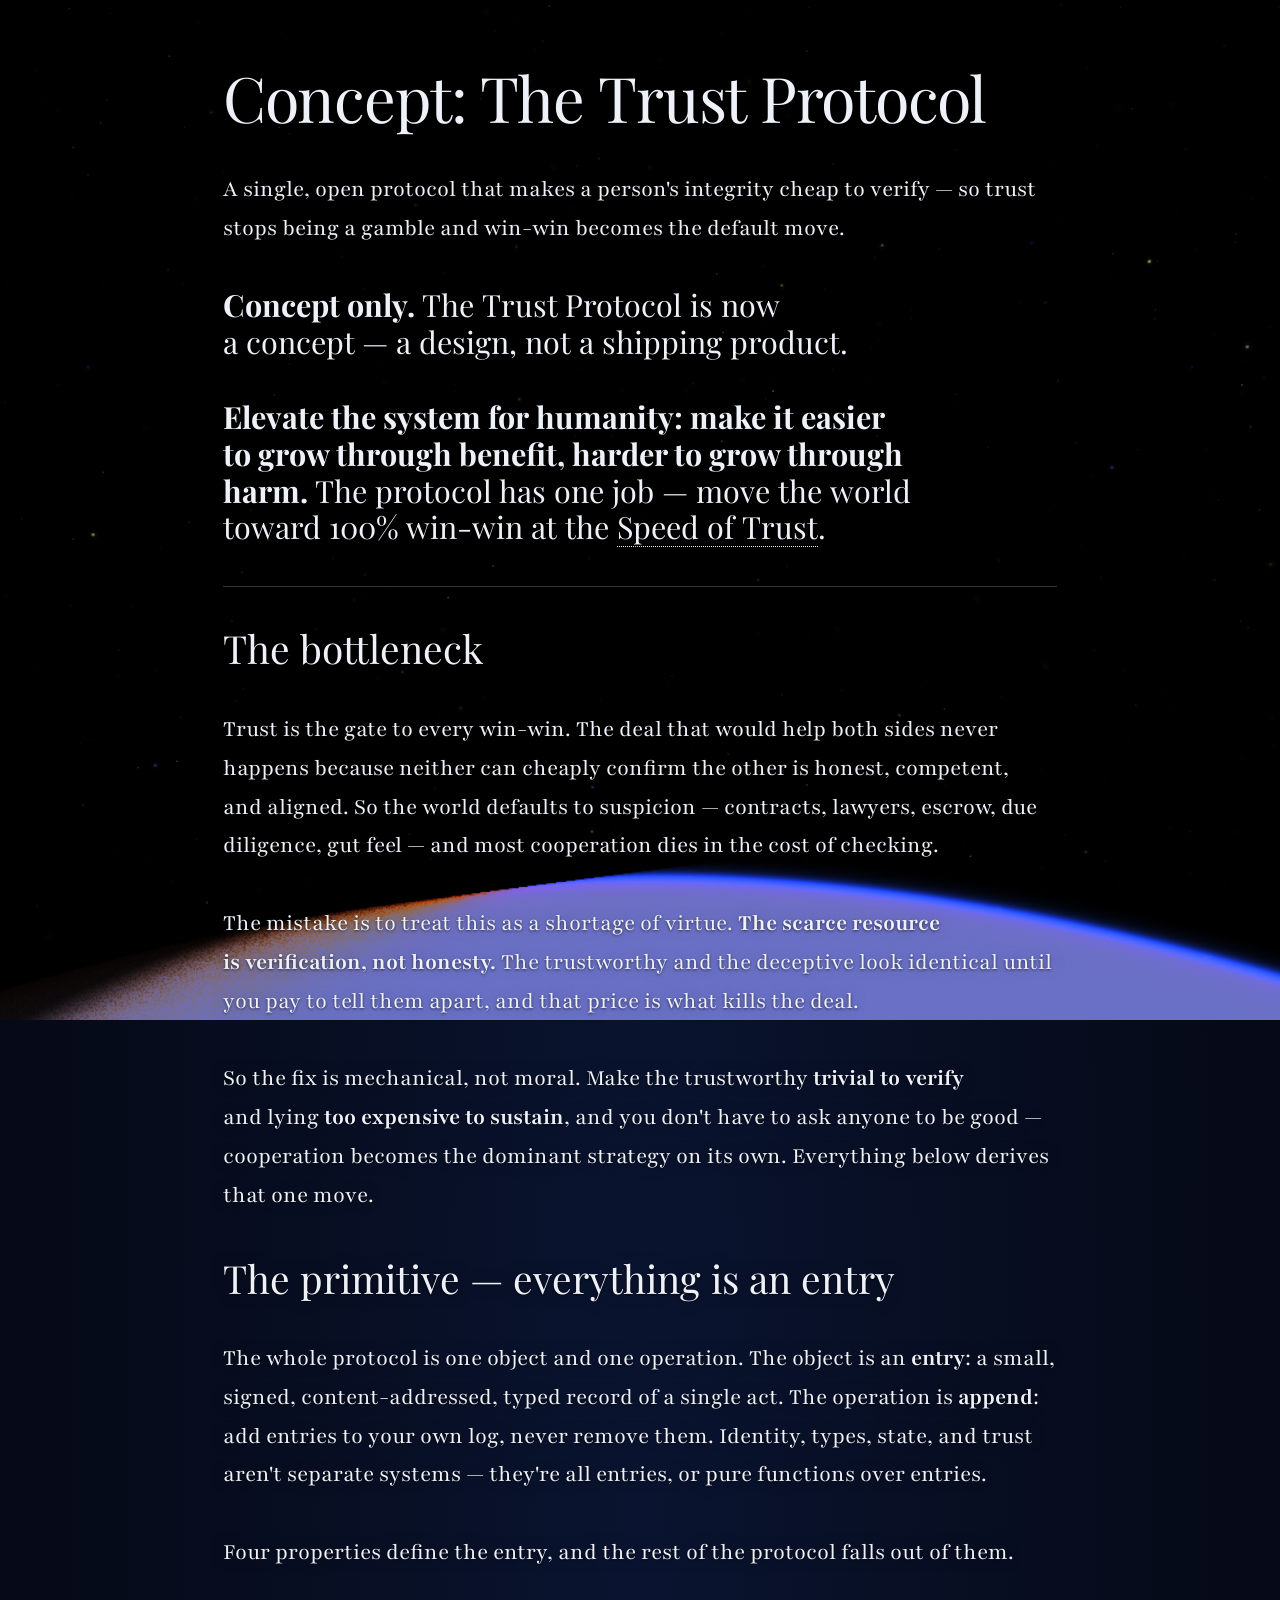
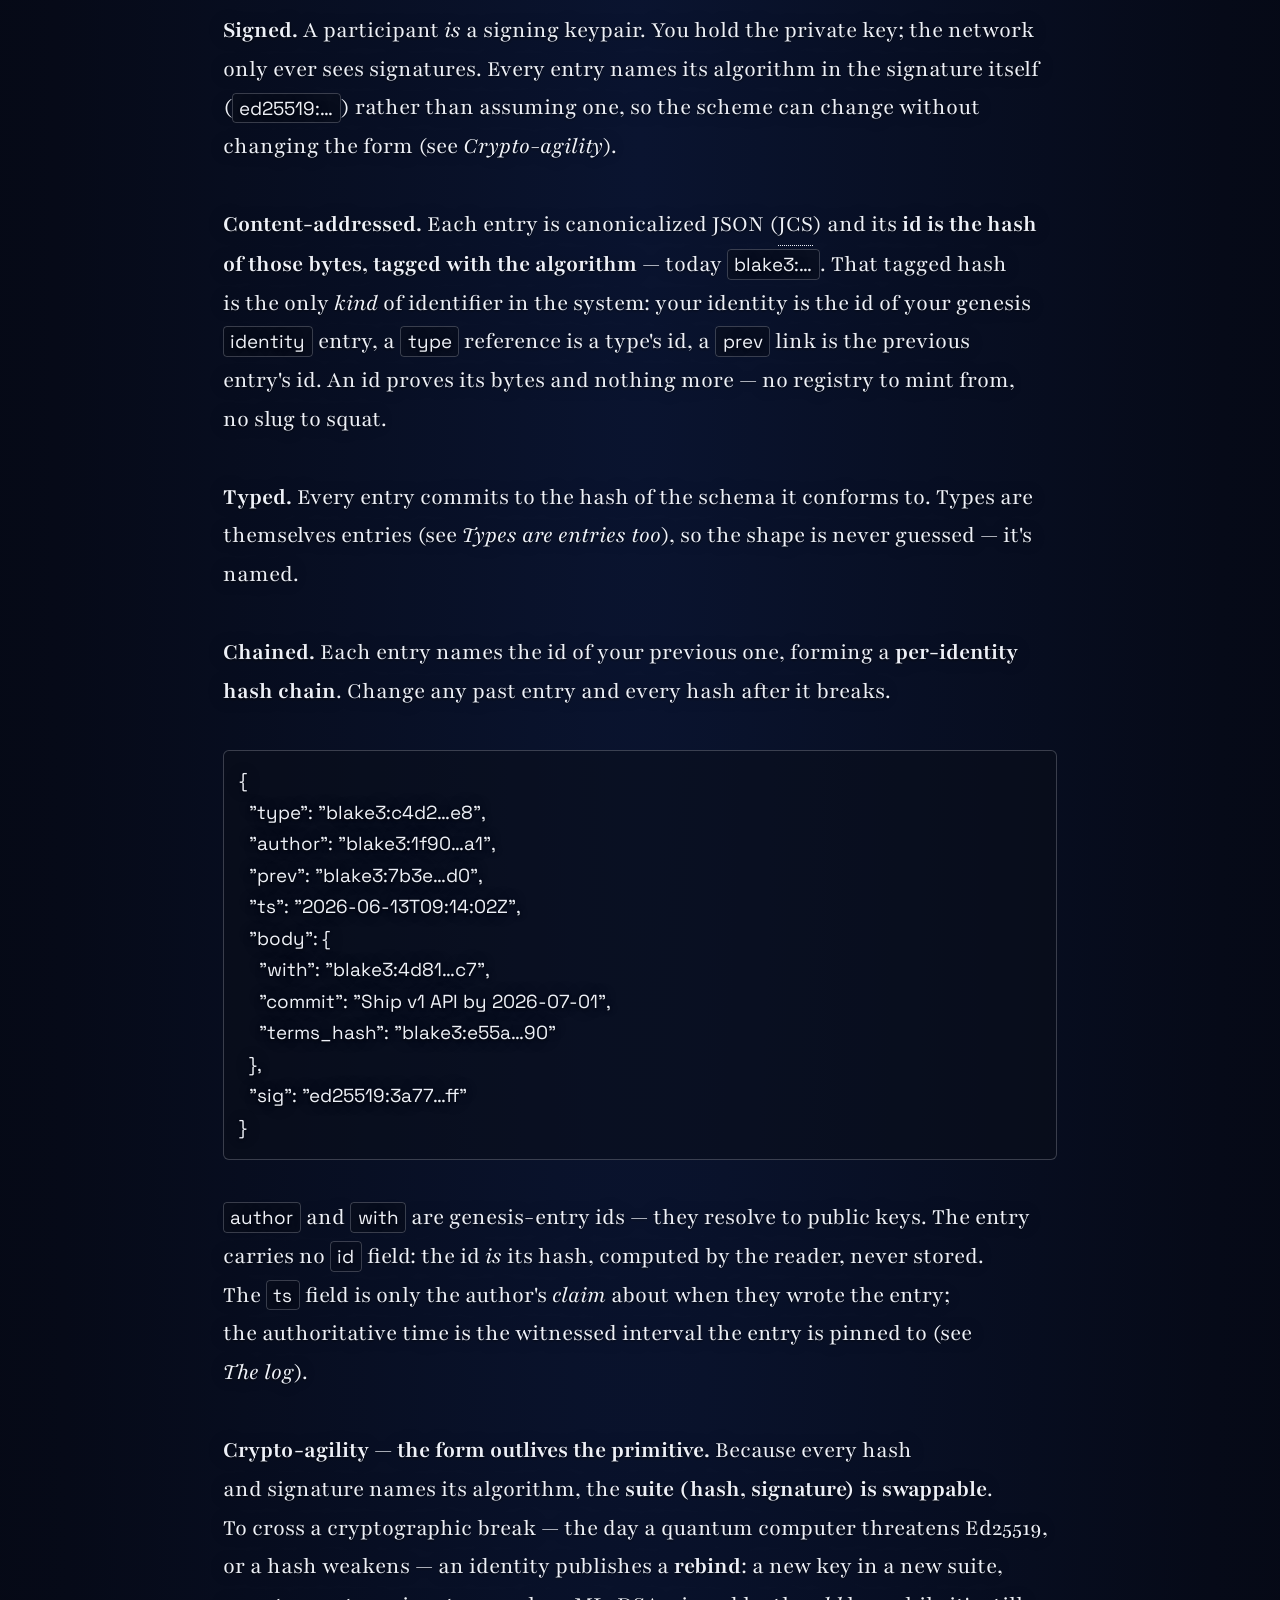
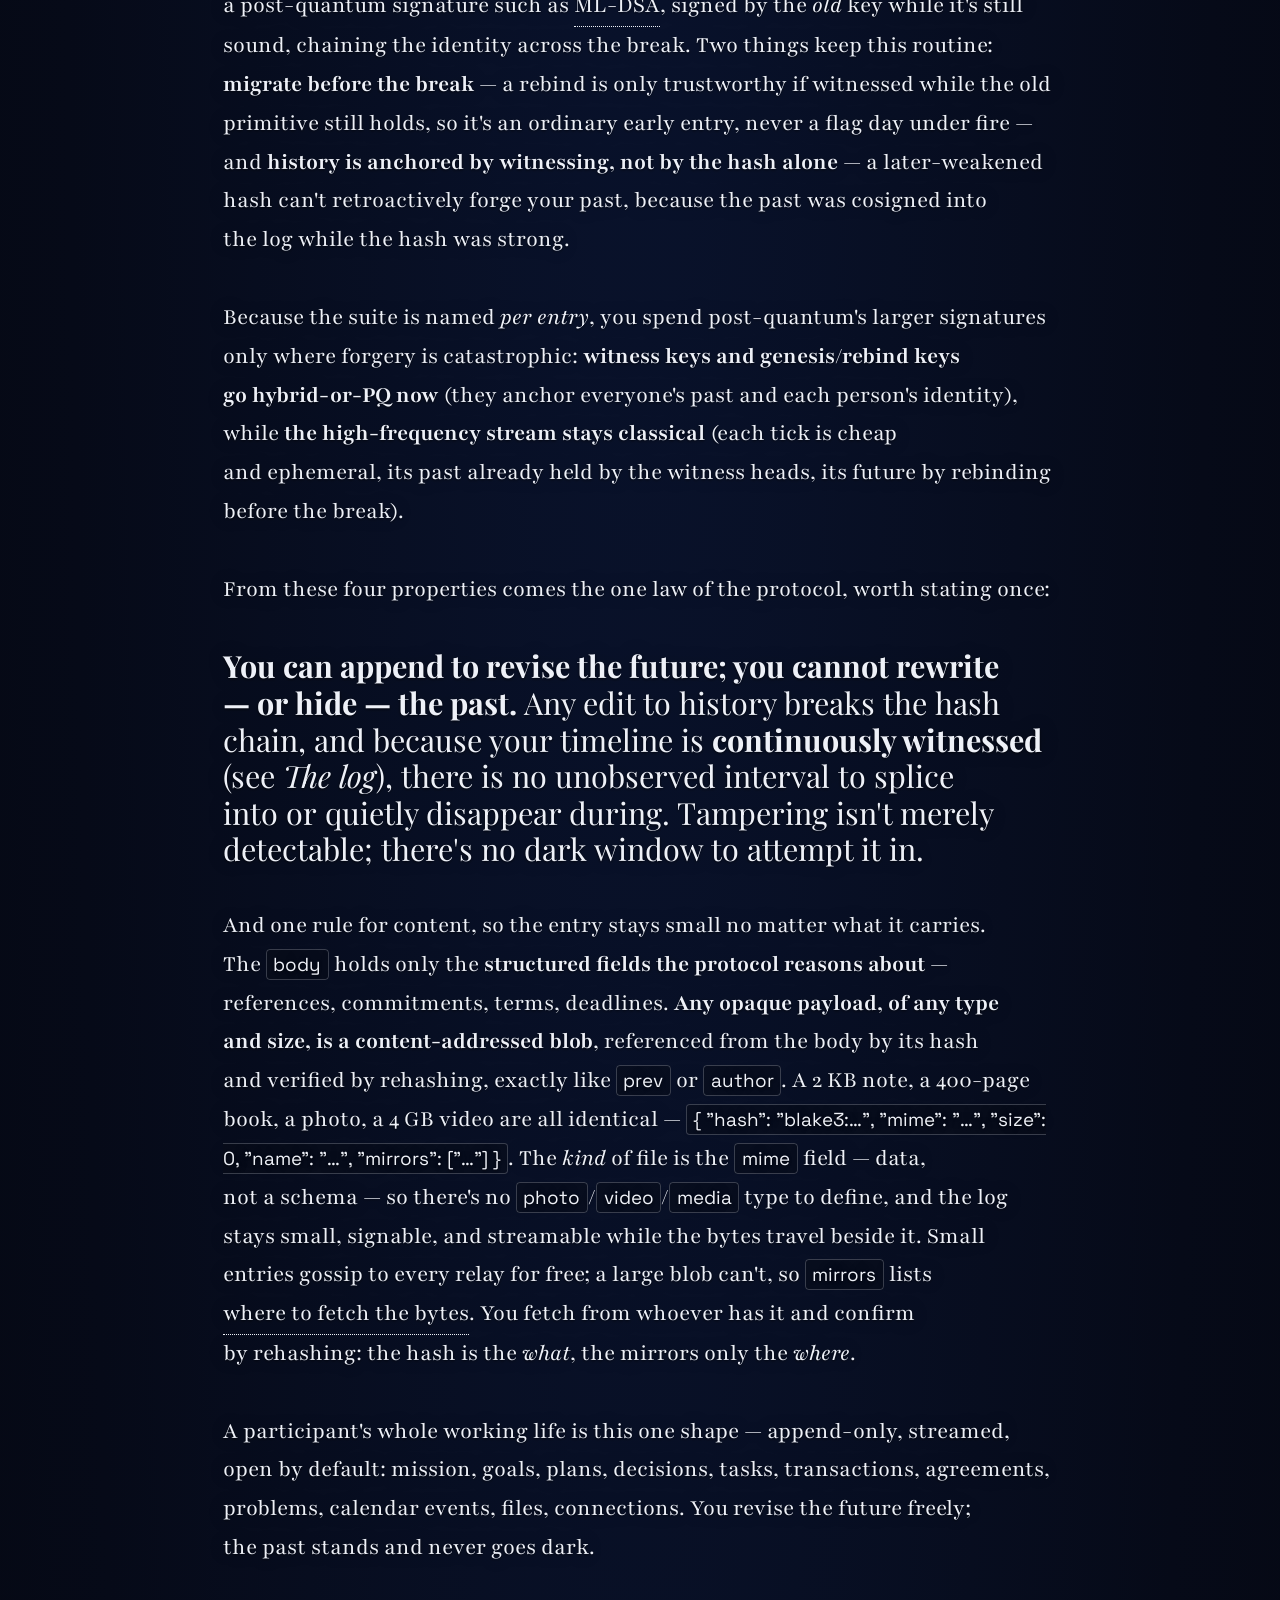
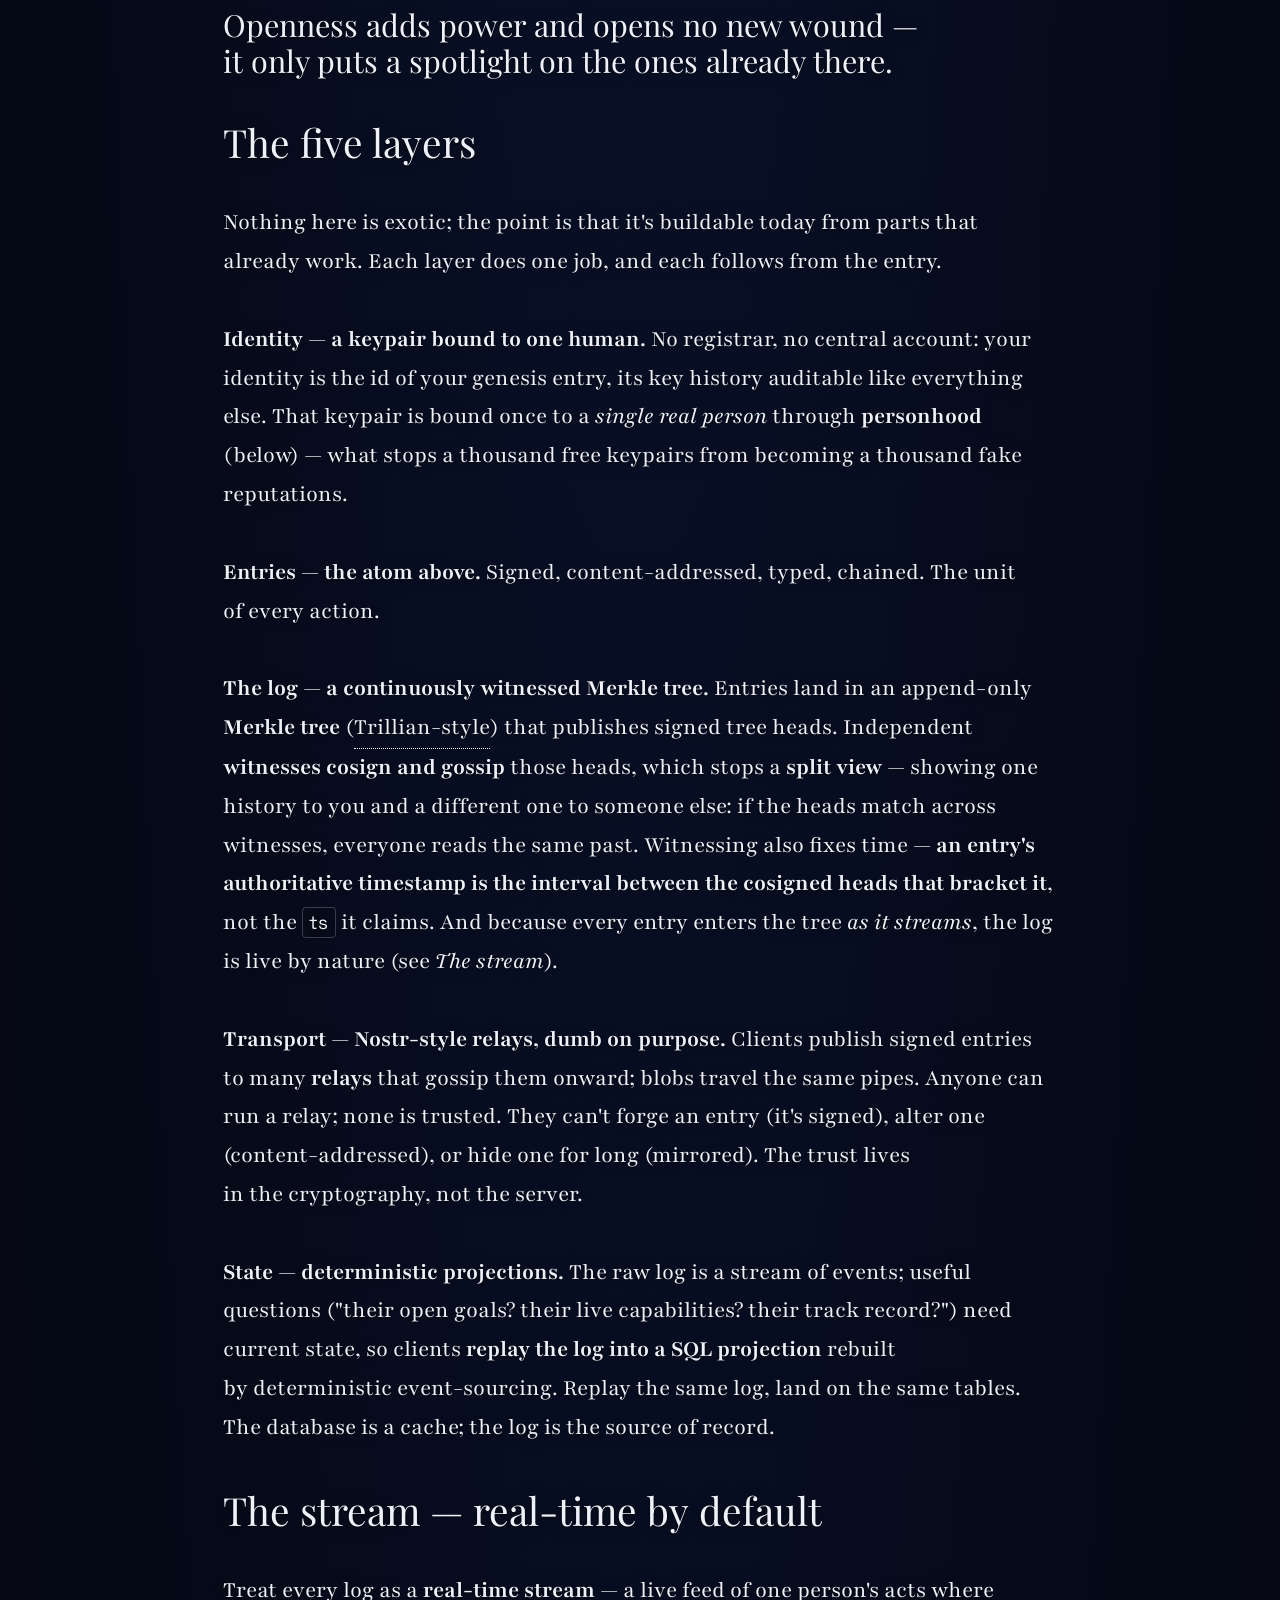
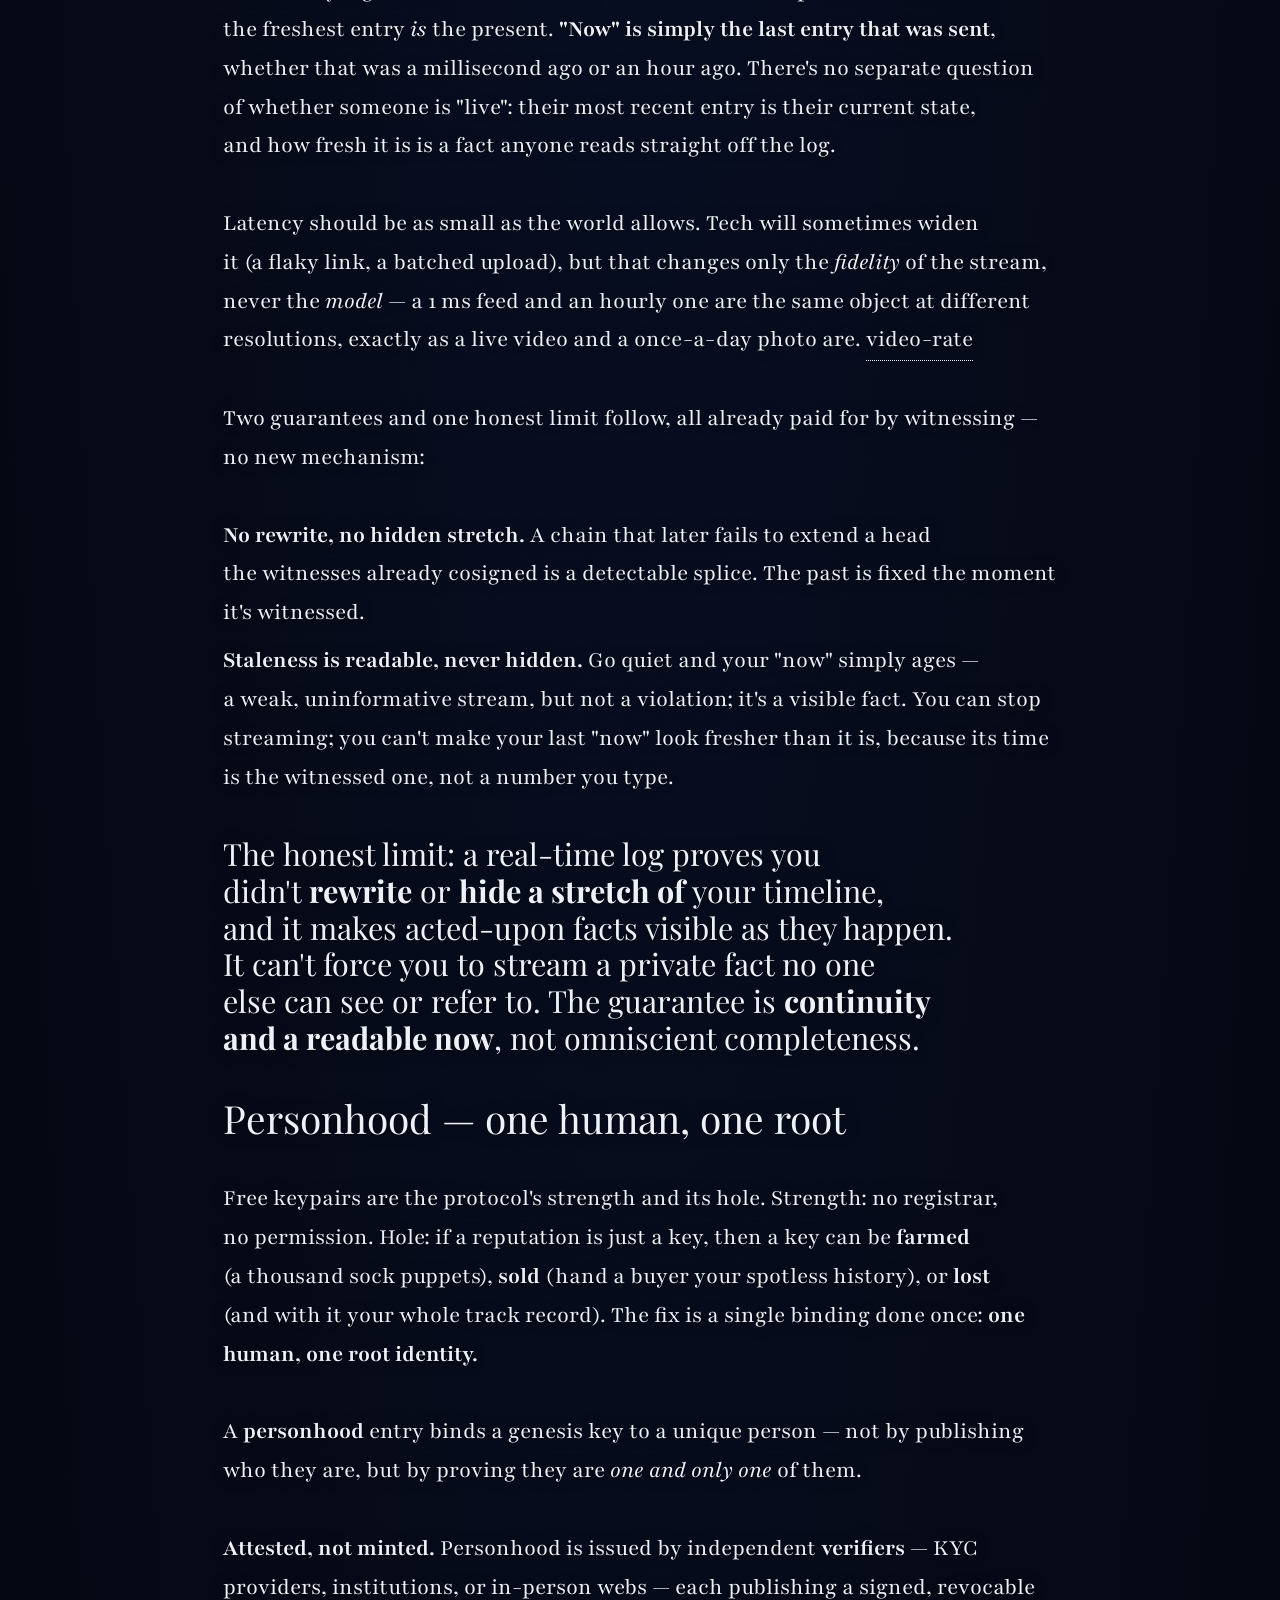
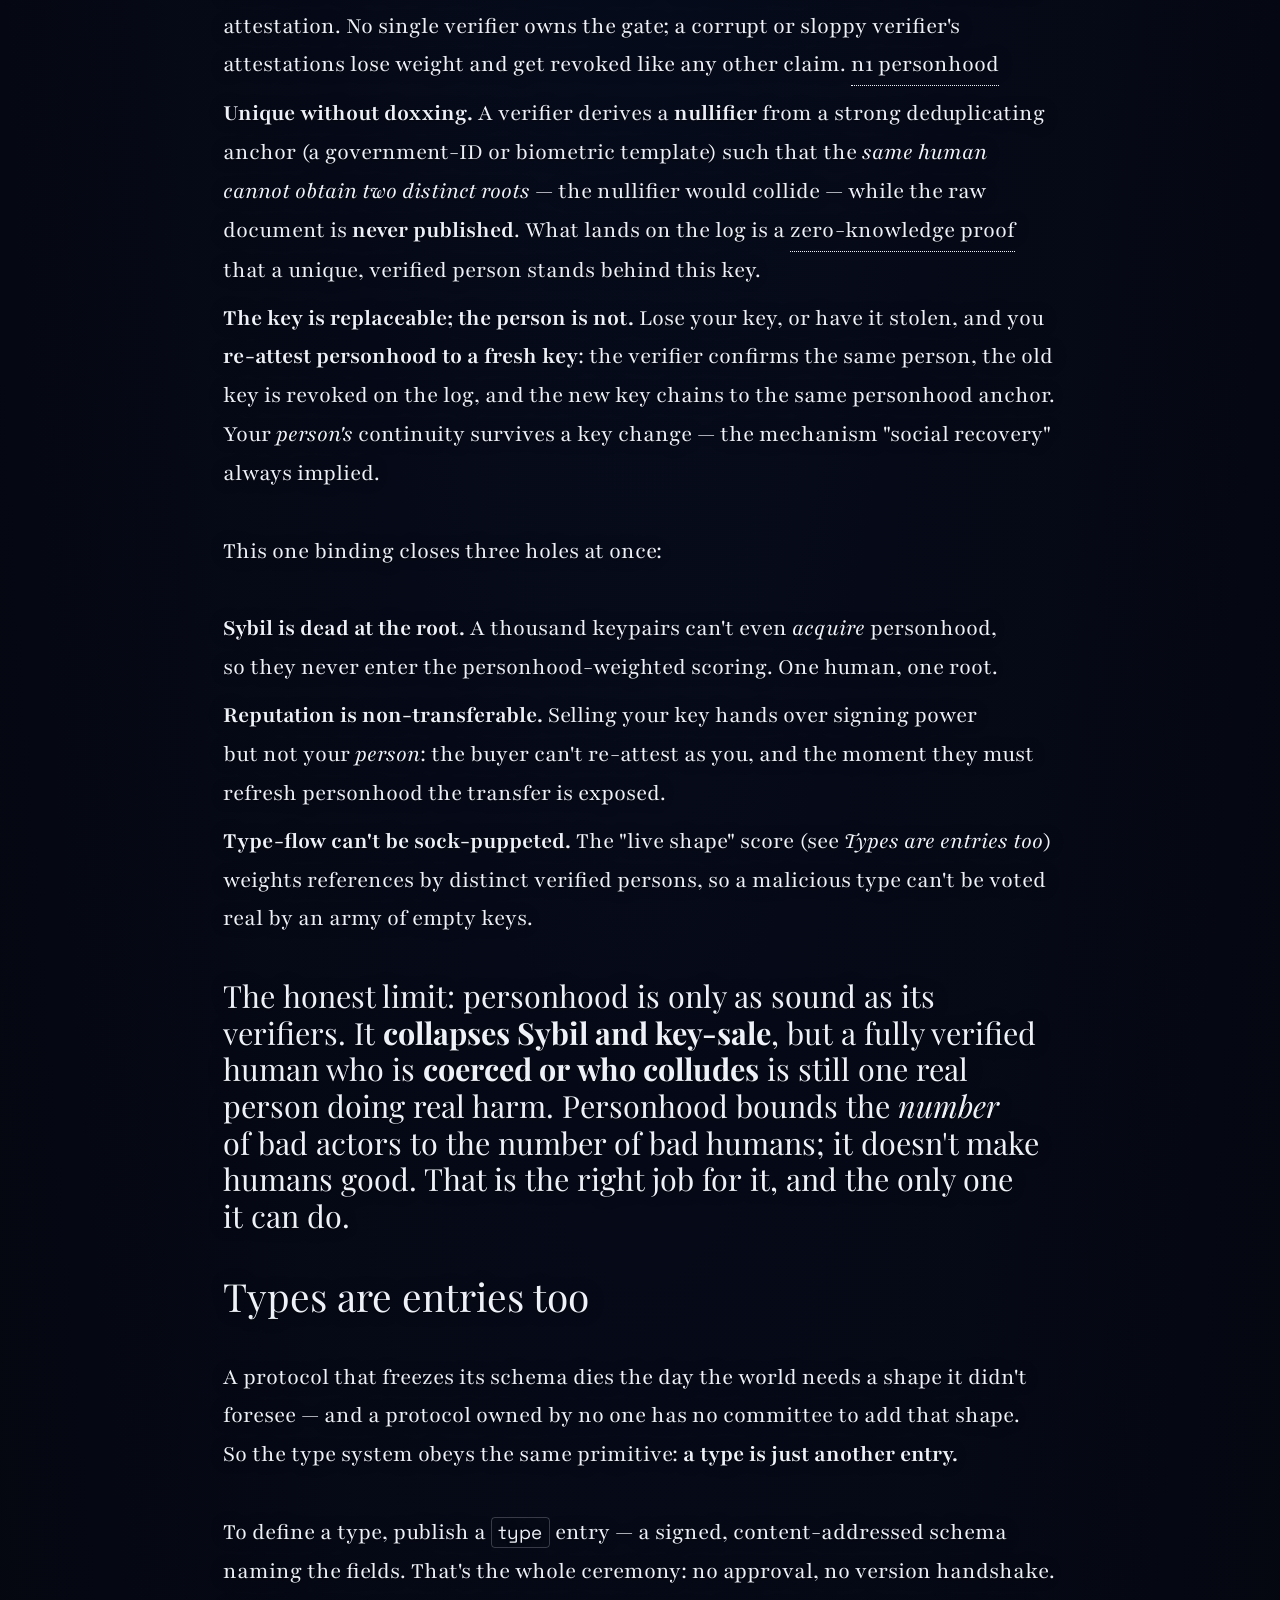
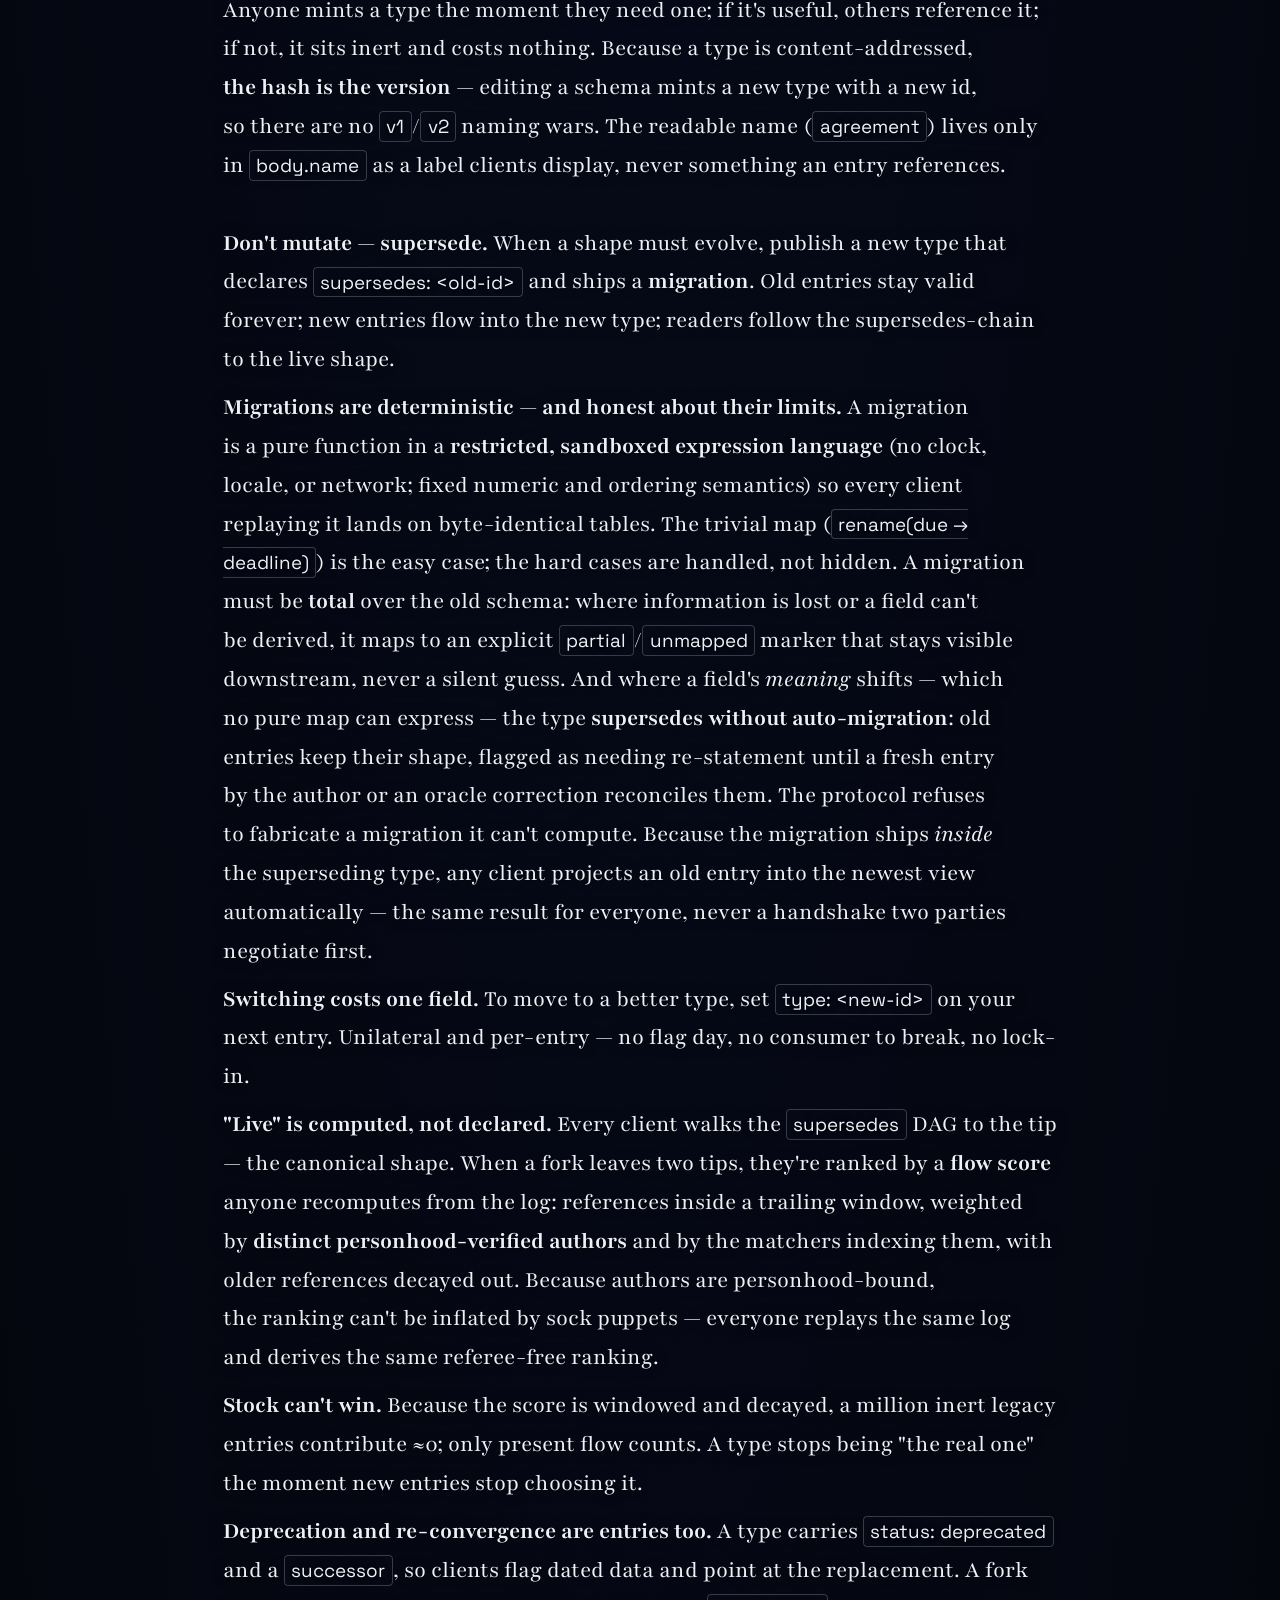
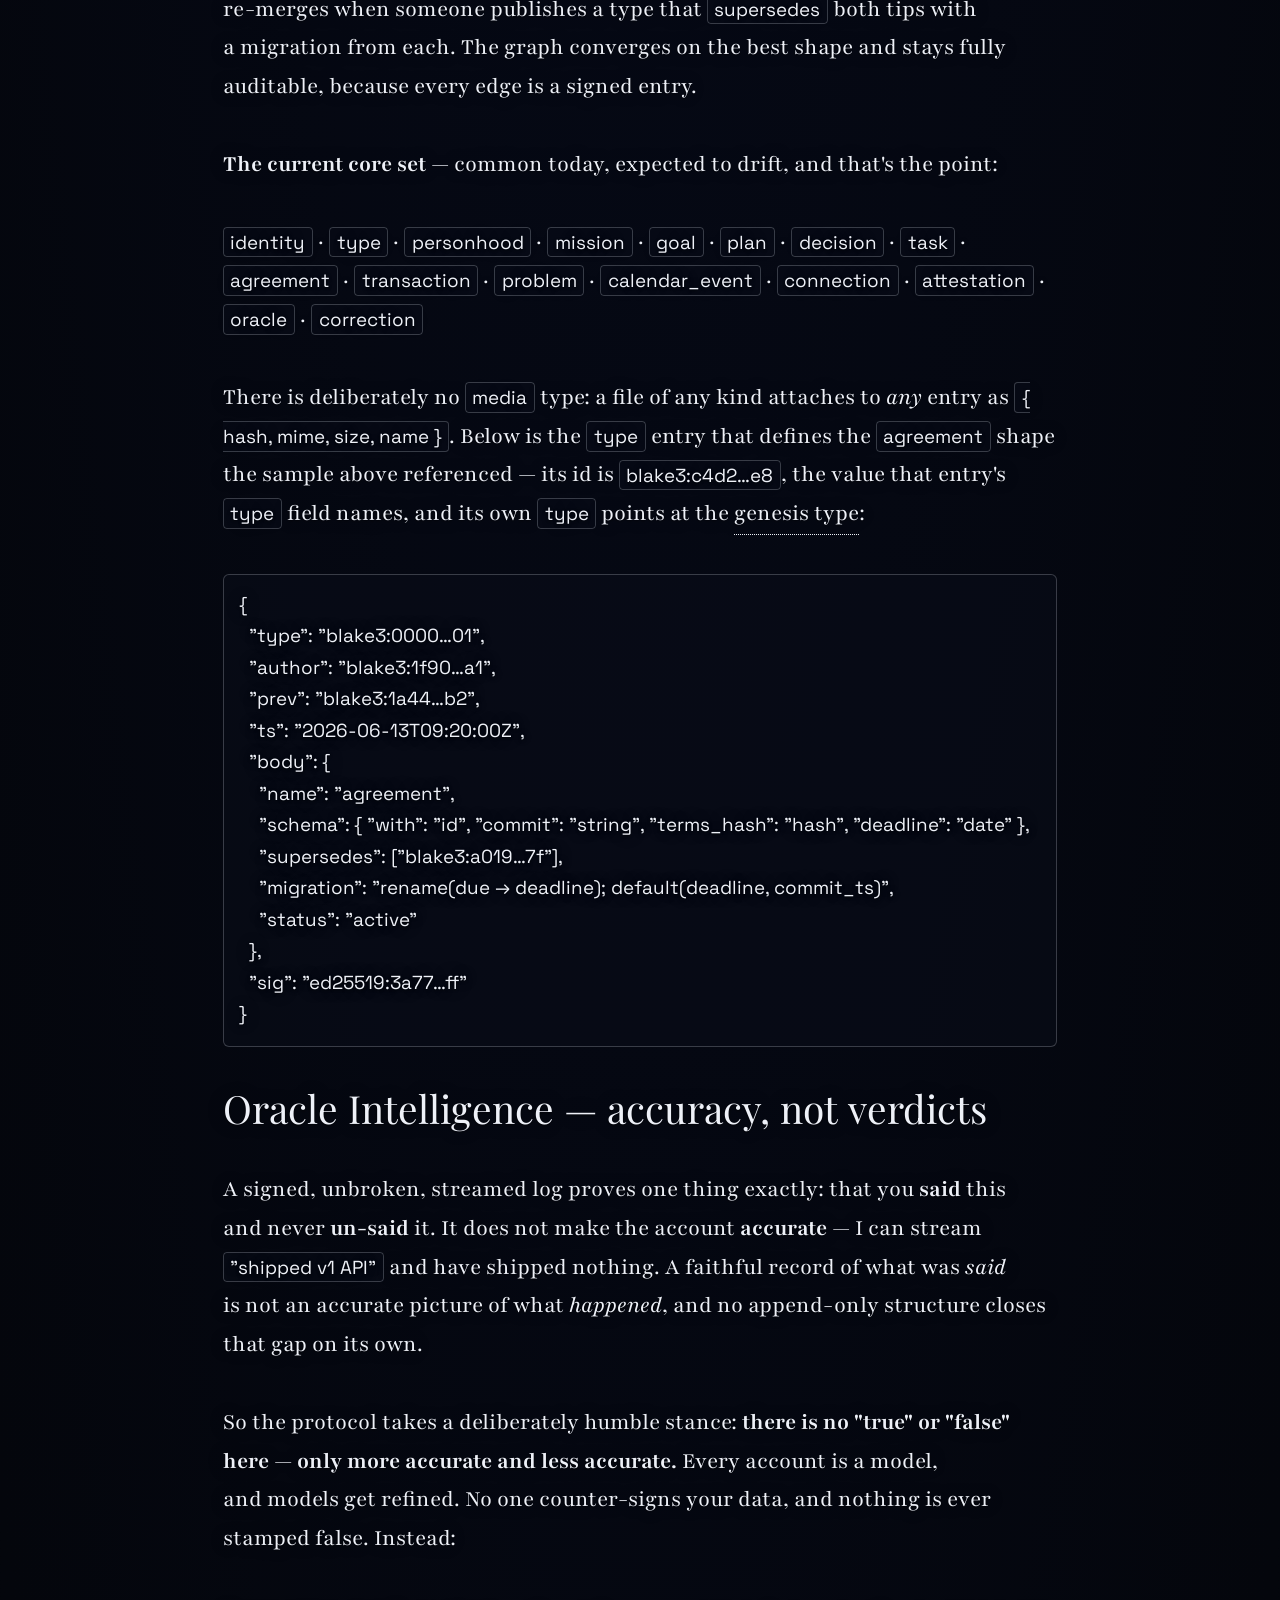
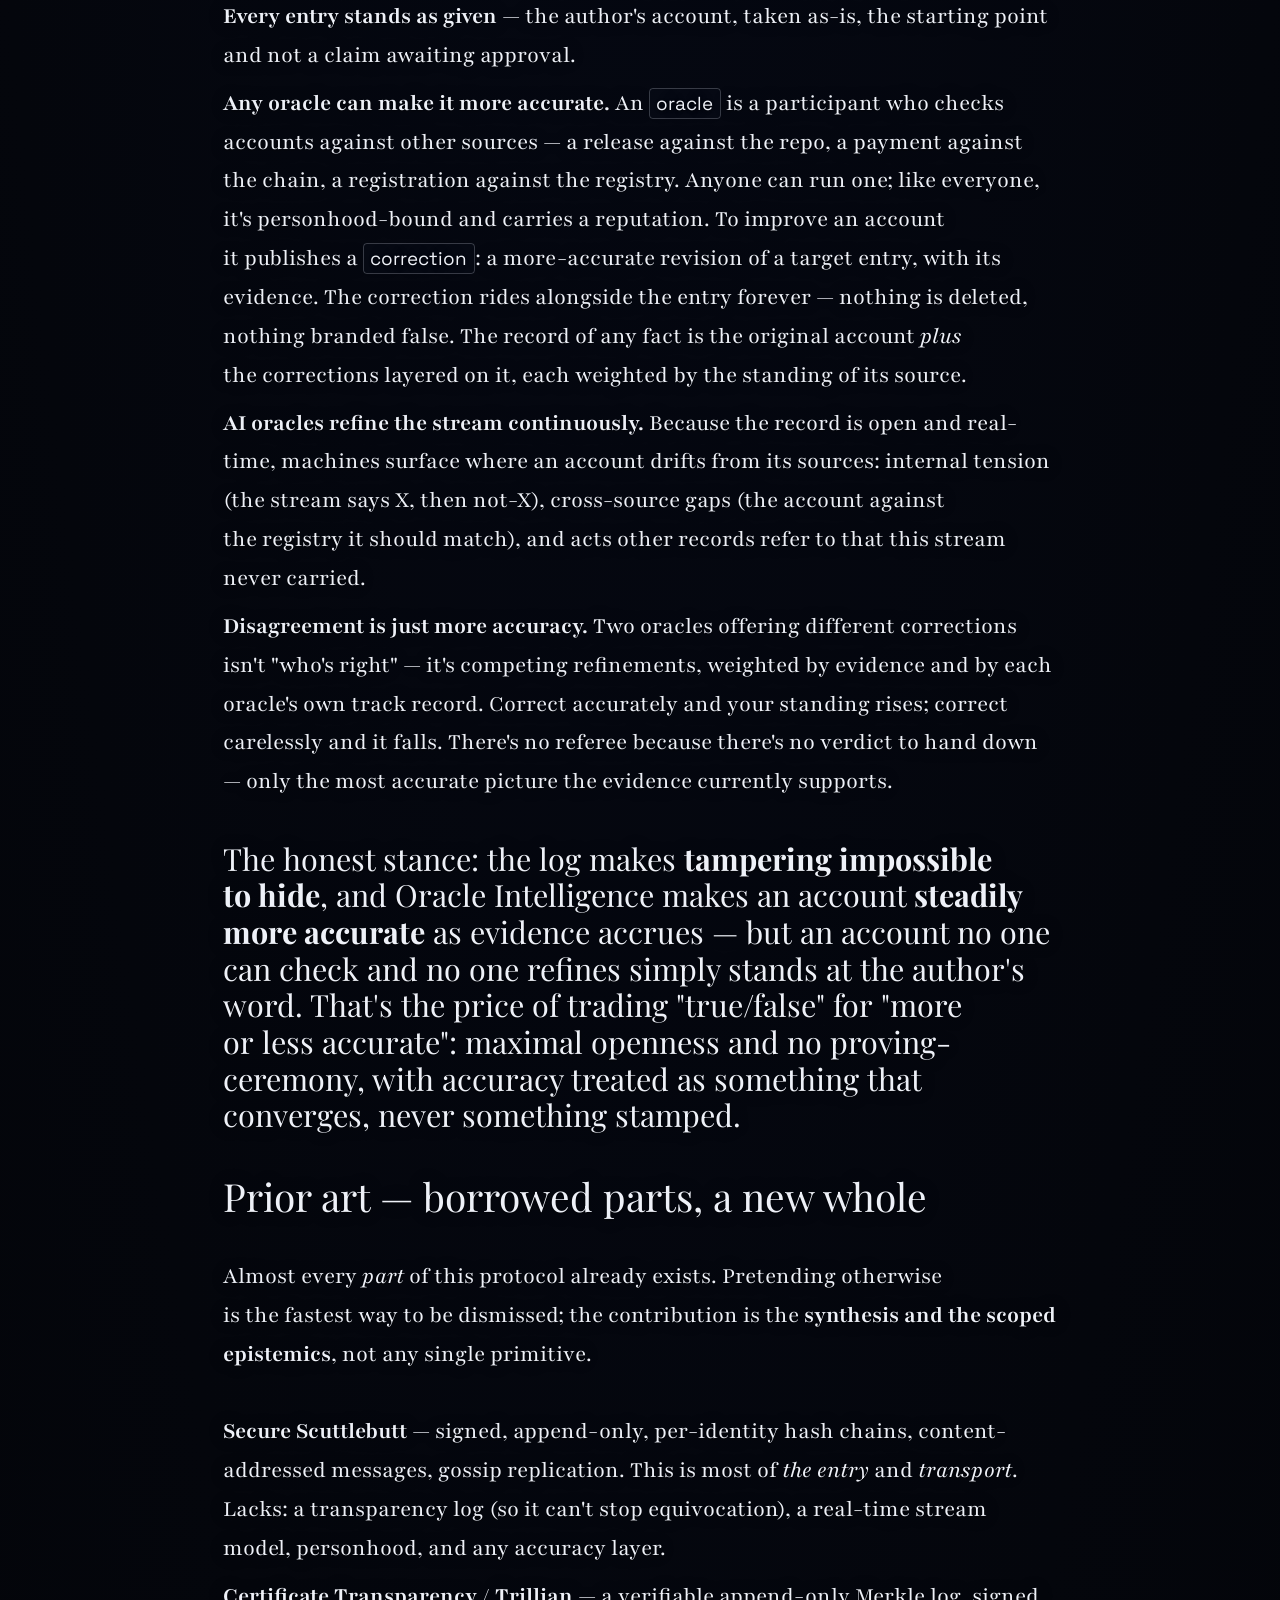
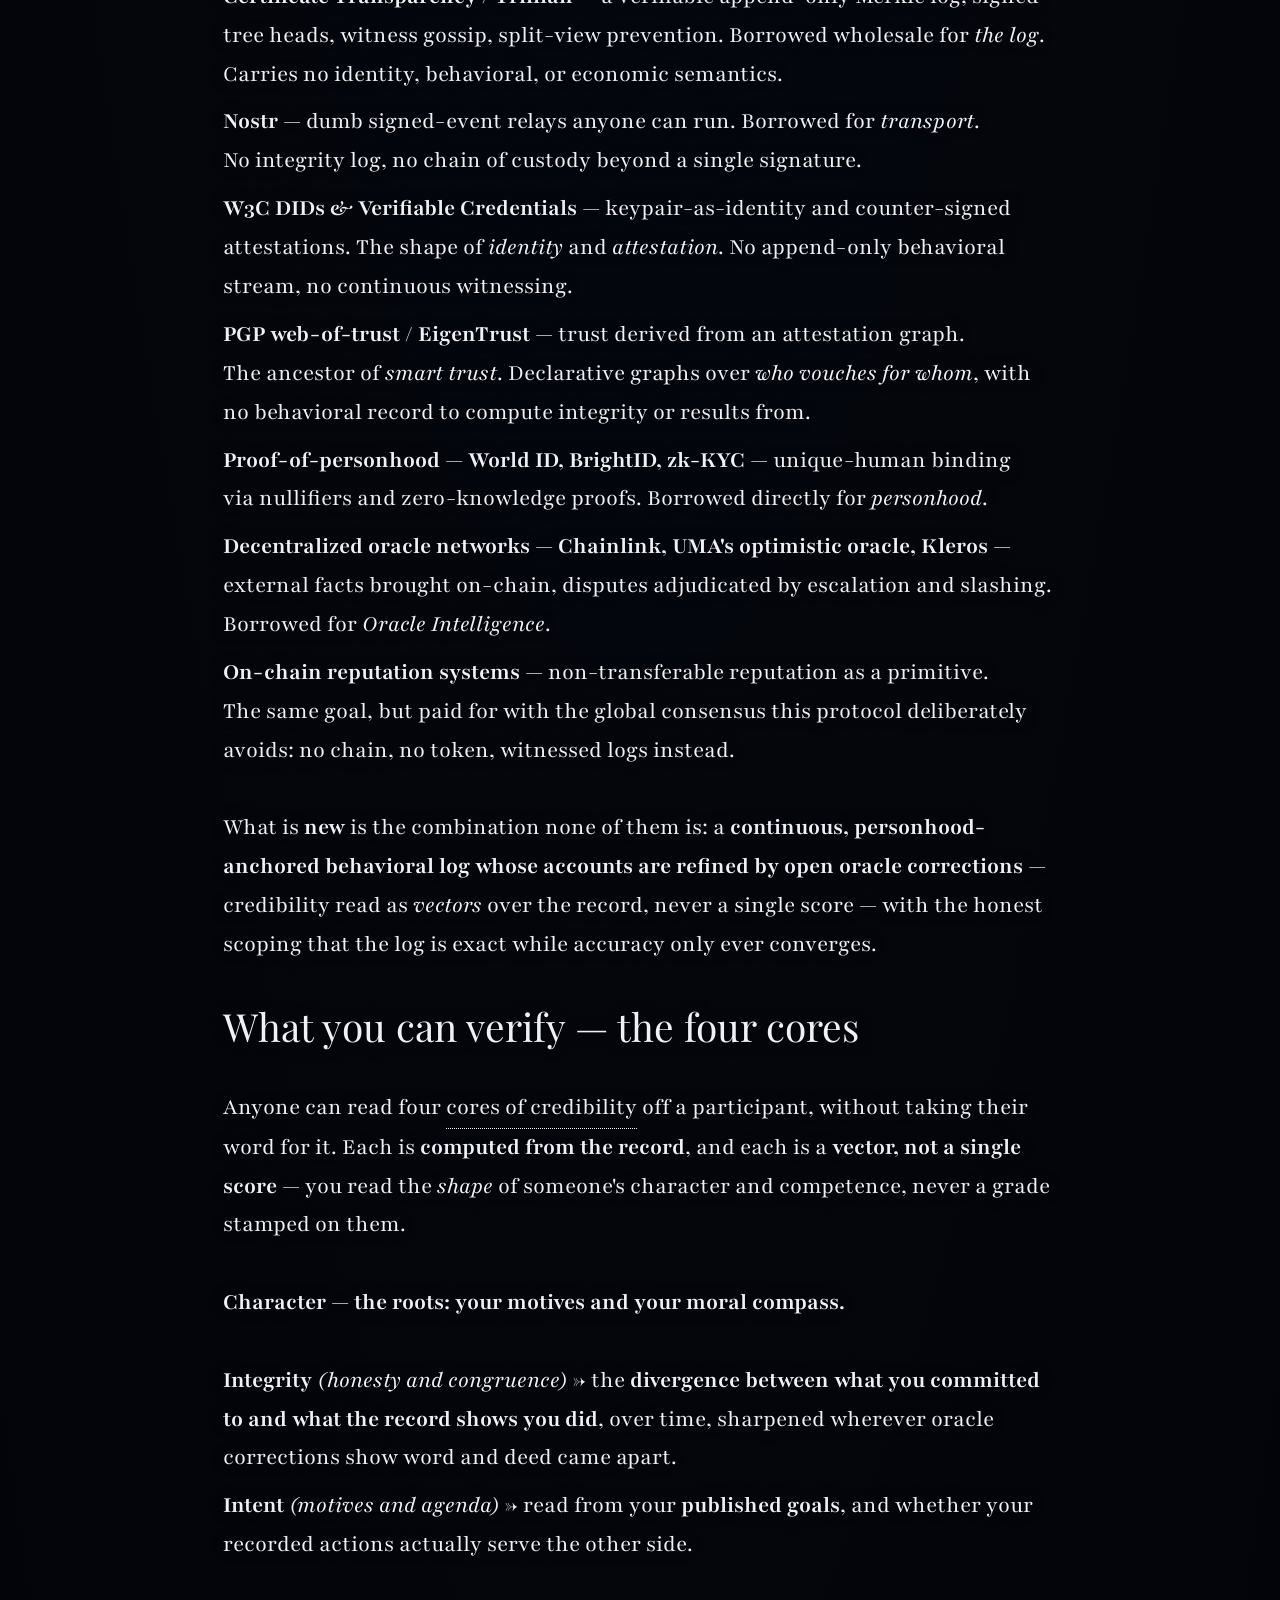
==== commit 19a47baf: "." ====
--- a/protocol/index.html
+++ b/protocol/index.html
@@ -88,7 +88,7 @@
 
       --bg:          color-mix(in oklab, #04060c,             #ffffff             var(--m));
       --fg:          color-mix(in oklab, #eef1f8,             #0a0e1a             var(--m));
-      --muted:       color-mix(in oklab, rgba(238,241,248,0.62), rgba(10,14,26,0.60) var(--m));
+      --muted:       color-mix(in oklab, rgba(238,241,248,0.72), rgba(10,14,26,0.60) var(--m));
       --panel:       color-mix(in oklab, rgba(10,14,26,0.52),  rgba(245,247,252,0.72) var(--m));
       --panel-solid: color-mix(in oklab, #0c1018,             #f2f4f9             var(--m));
       --line:        color-mix(in oklab, rgba(238,241,248,0.22), rgba(10,14,26,0.20) var(--m));
@@ -161,7 +161,7 @@
       overflow-wrap: break-word;
       /* dark text needs a light halo; light text a dark one — transition both */
       text-shadow:
-        0 1px 3px color-mix(in srgb, rgba(0,0,0,0.55), rgba(255,255,255,0.85) var(--m)),
+        0 1px 3px color-mix(in srgb, rgba(0,0,0,0.66), rgba(255,255,255,0.85) var(--m)),
         0 0 18px color-mix(in srgb, rgba(0,0,0,0.25), rgba(255,255,255,0.55) var(--m));
       -webkit-font-smoothing: antialiased;
       -moz-osx-font-smoothing: grayscale;
@@ -1101,6 +1101,25 @@
 
     vec3 composite(vec3 sceneRad, vec3 star, float starMask) {
       vec3 base  = grade(tonemap(sceneRad));
+
+      // ── Dark-theme readability ceiling ─────────────────────────────────
+      // Light body text (~0.88 WCAG L) overlays this wash. Softly cap the
+      // planet/atmosphere BRIGHTNESS so the lit limb can't climb into the
+      // text's luminance band. Uniform RGB scale => hue & saturation are
+      // untouched, only lightness drops. Exponential knee keeps the limb
+      // glowing (asymptotic, never hard-clipped). Fades out as uLight->1 so
+      // the white "heaven" stays bright. uHealth adds a little headroom.
+      {
+        float Lb   = luma(base);
+        float cap  = mix(0.45, 1.0, uLight);     // display-luma ceiling, dark->heaven
+        cap       += uHealth * 0.04;             // healthy planet may glow a touch more
+        float knee = 0.70 * cap;                 // identity below the knee
+        float Ln   = (Lb <= knee)
+                   ? Lb
+                   : knee + (cap - knee) * (1.0 - exp(-(Lb - knee) / (cap - knee)));
+        base *= (Ln + 1e-5) / (Lb + 1e-5);       // uniform scale: lightness only
+      }
+
       vec3 lightScene = mix(vec3(1.0), base, min(luma(base), 0.85));
 
       // DARK theme: the original night sky with additive colored star glow.
@@ -1267,15 +1286,14 @@
     });
 
     // ── Random colour personality, fresh each reload ──────────────────────────
-    //   Pick one random base hue; the plane sweeps an ANALOGOUS arc from it (a
-    //   harmonious ~58° span), so the grade is always a vivid, well-matched
-    //   colour — never gray, no matter where the plane sits. Reloading reshuffles
-    //   the whole palette.
-    (function () {
-      var h = Math.random();
-      gl.uniform1f(U.uHueA, h);
-      gl.uniform1f(U.uHueB, h + 0.16);
-    })();
+    //   Pick one random base hue; SCROLLING rotates it continuously around the
+    //   colour wheel — an endless loop (fract() in the shader wraps it, so it
+    //   cycles whichever way you scroll). On top of that, the plane sweeps an
+    //   ANALOGOUS arc (uHueB = uHueA + 0.16, a harmonious ~58° span), so the
+    //   grade is always a vivid, well-matched colour. uHueA/uHueB are uploaded
+    //   per-frame in the render loop (they move with scroll). Reloading reshuffles
+    //   the starting point.
+    var hue0 = Math.random();
 
     var Rp = 6371000.0;
     // mobile-first render scale: the heavy raymarch runs below native resolution
@@ -1351,7 +1369,7 @@
     var benefit = 0.30, healthTarget = 0.2;
     var px = 0.0, py = 0.0;                       // parallax target
     var lightTarget = 0.0;                        // theme target: 0 dark, 1 light
-    var cur = { health: 0.15, alt: 0.0, haze: 1.0, city: 0.0, px: 0.0, py: 0.0, light: 0.0, mood: 0.15 };
+    var cur = { health: 0.15, alt: 0.0, haze: 1.0, city: 0.0, px: 0.0, py: 0.0, light: 0.0, mood: 0.15, hue: 0.0 };
 
     function recompute() {
       benefit = (coopX + openX + wwY) / 3.0;
@@ -1410,6 +1428,12 @@
       // Stretched so the playable range sweeps the full warm→cool palette.
       var moodTarget = Math.max(0, Math.min(1, (healthTarget - 0.18) / 0.62));
       cur.mood   = lerp(cur.mood, moodTarget, 0.10);
+      // Scroll rotates the base hue around the wheel — a continuous colour loop.
+      // HUE_CYCLES full rotations across the page; fract() in the shader wraps it
+      // so it reads as an endless cycle whichever way you scroll. Eased so the
+      // colour glides rather than jumps with the scroll position.
+      var HUE_CYCLES = 3.0;
+      cur.hue    = lerp(cur.hue, scrollP * HUE_CYCLES, 0.08);
 
       // Sun: low and raking so one side of the limb is lit (day) while the other
       // curves into shadow (night) — the day/night terminator sweeps visibly
@@ -1439,6 +1463,8 @@
       gl.uniform1f(U.uHealth, cur.health);
       gl.uniform1f(U.uLight, cur.light);
       gl.uniform1f(U.uMood, cur.mood);
+      gl.uniform1f(U.uHueA, hue0 + cur.hue);
+      gl.uniform1f(U.uHueB, hue0 + cur.hue + 0.16);
 
       gl.drawArrays(gl.TRIANGLES, 0, 3);
       rafId = requestAnimationFrame(frame);
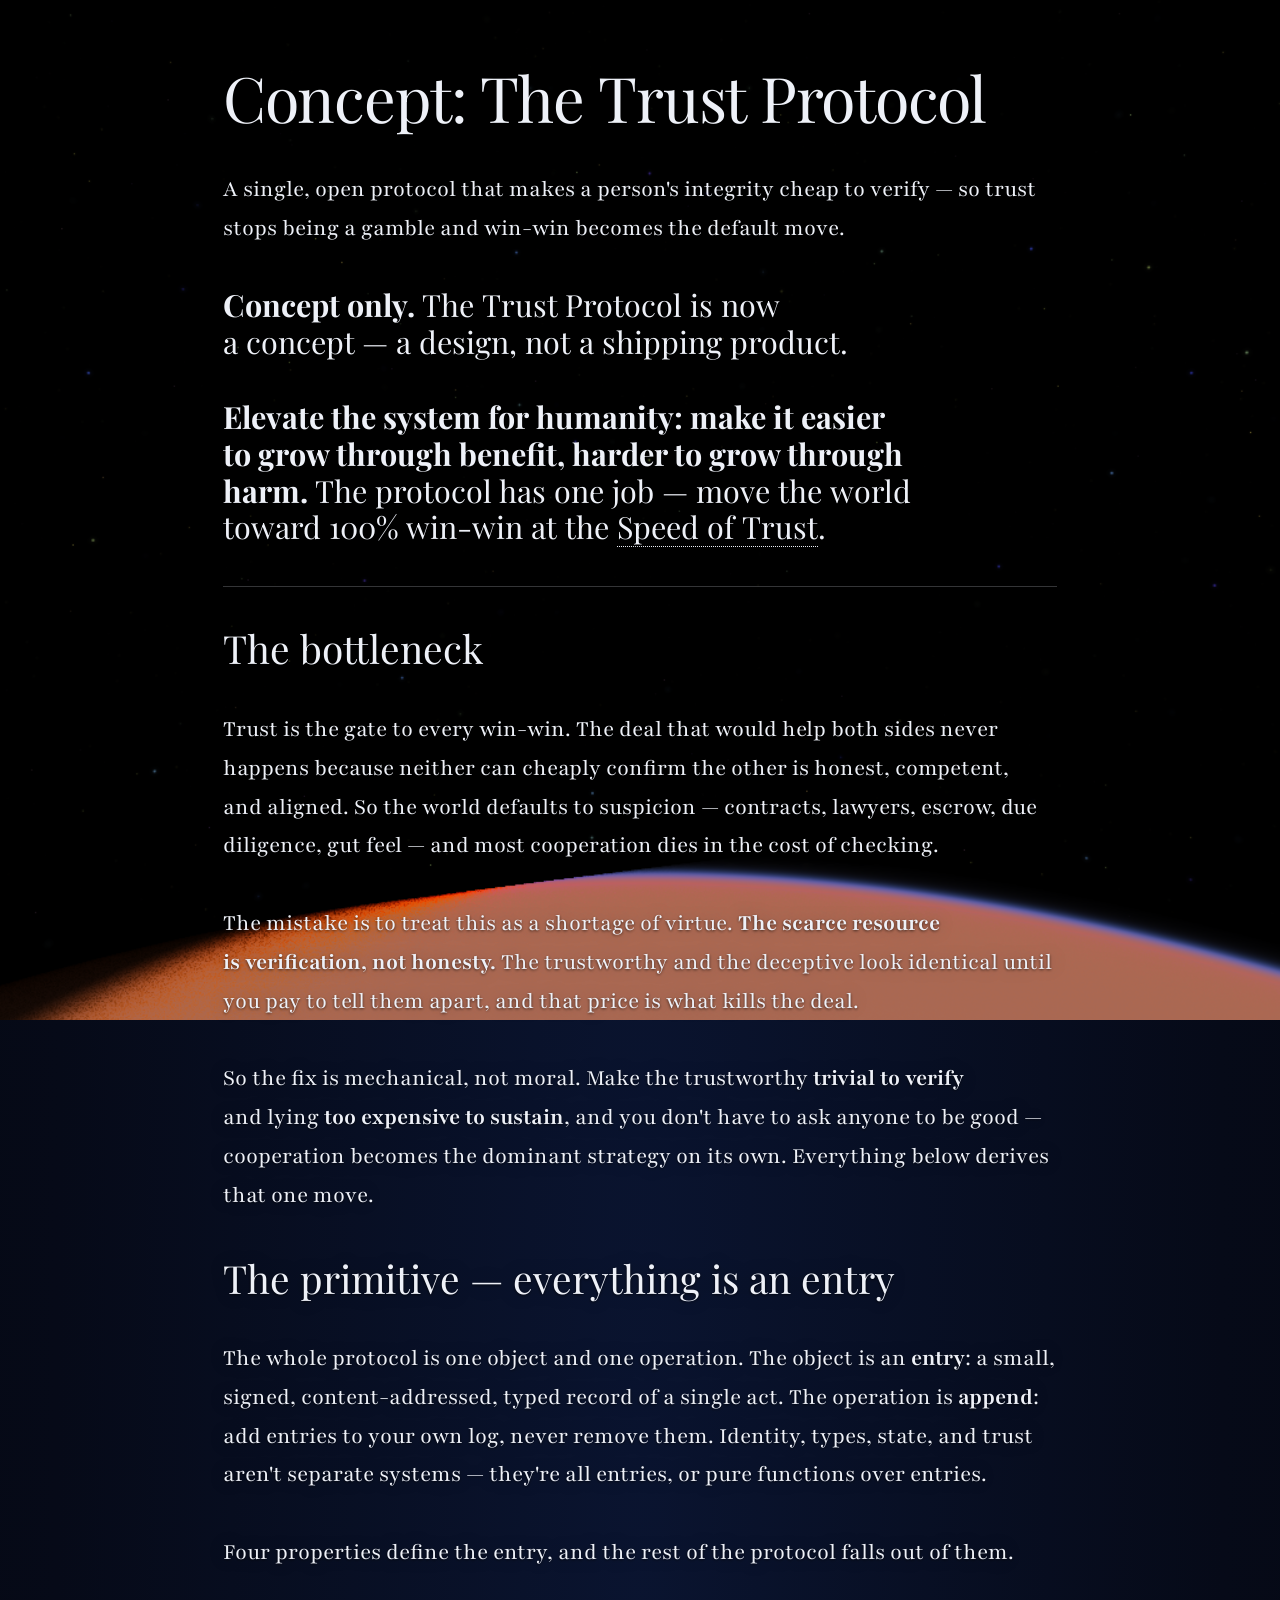
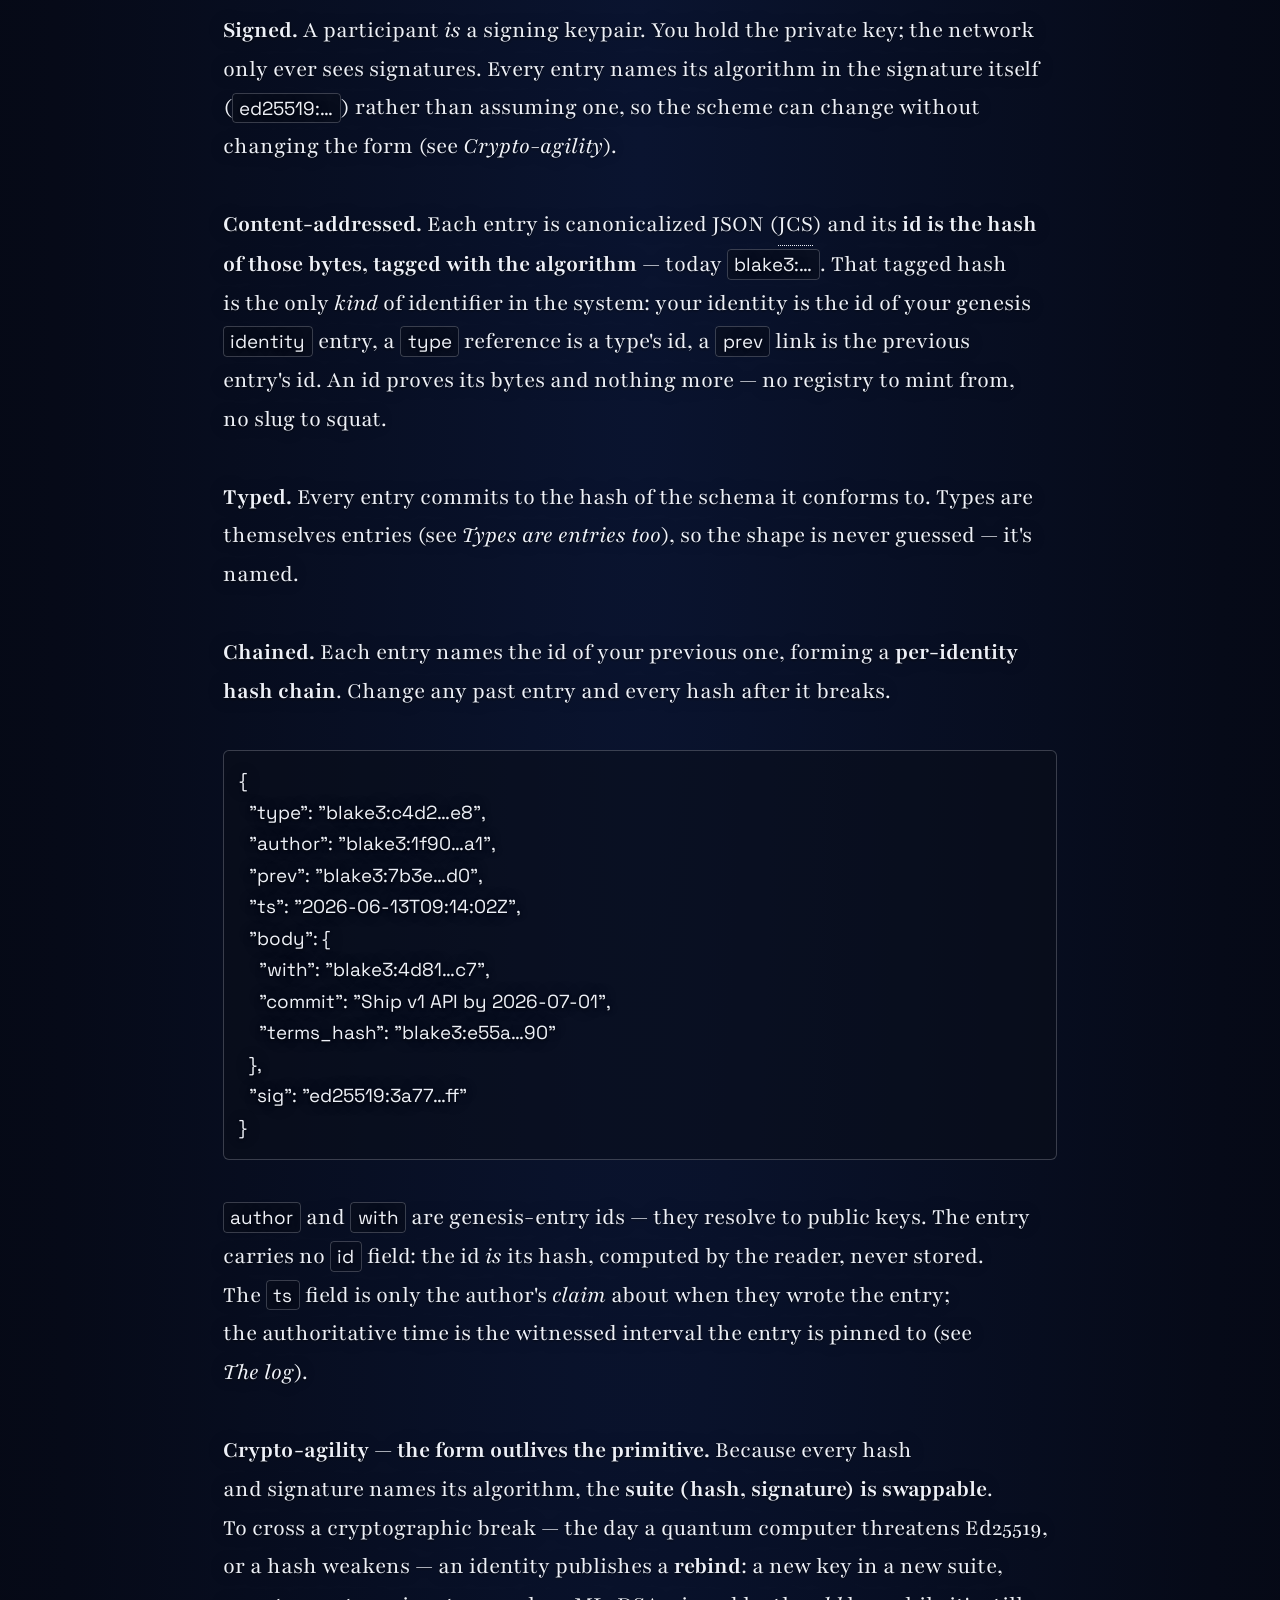
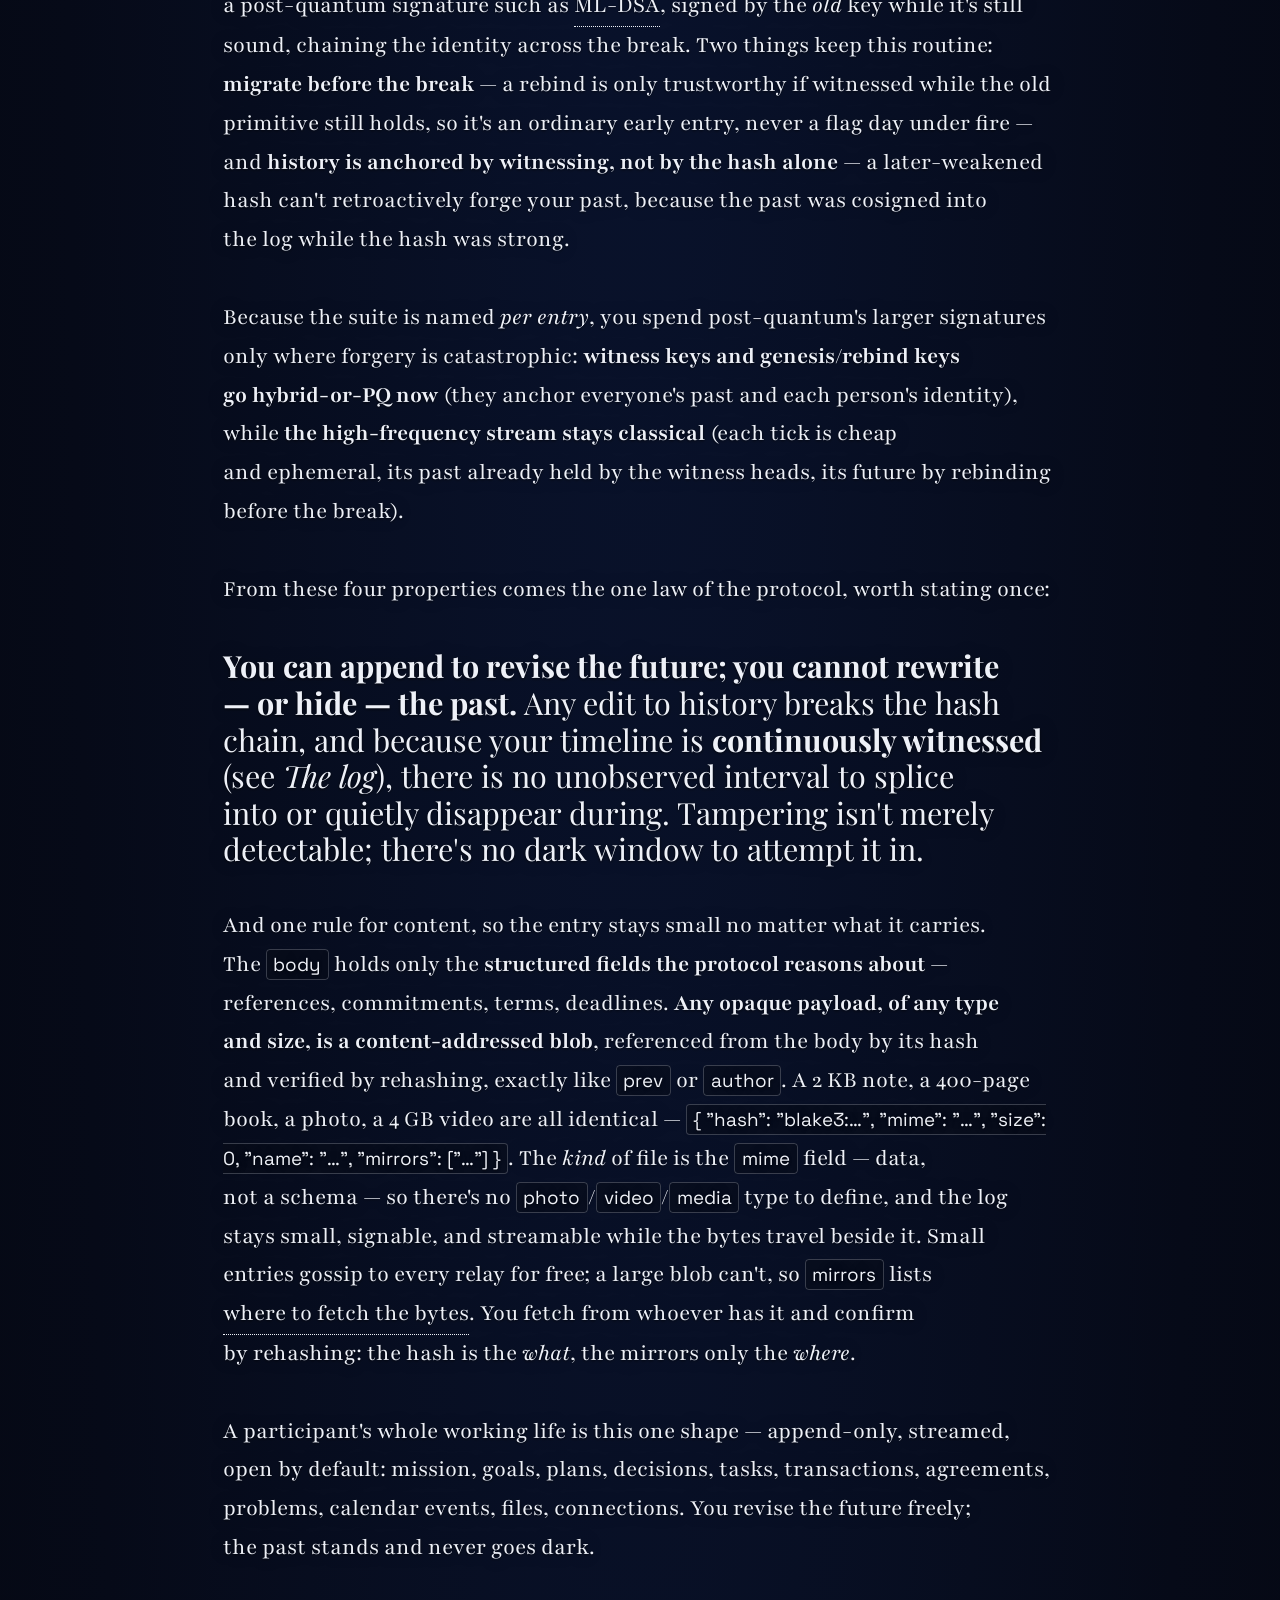
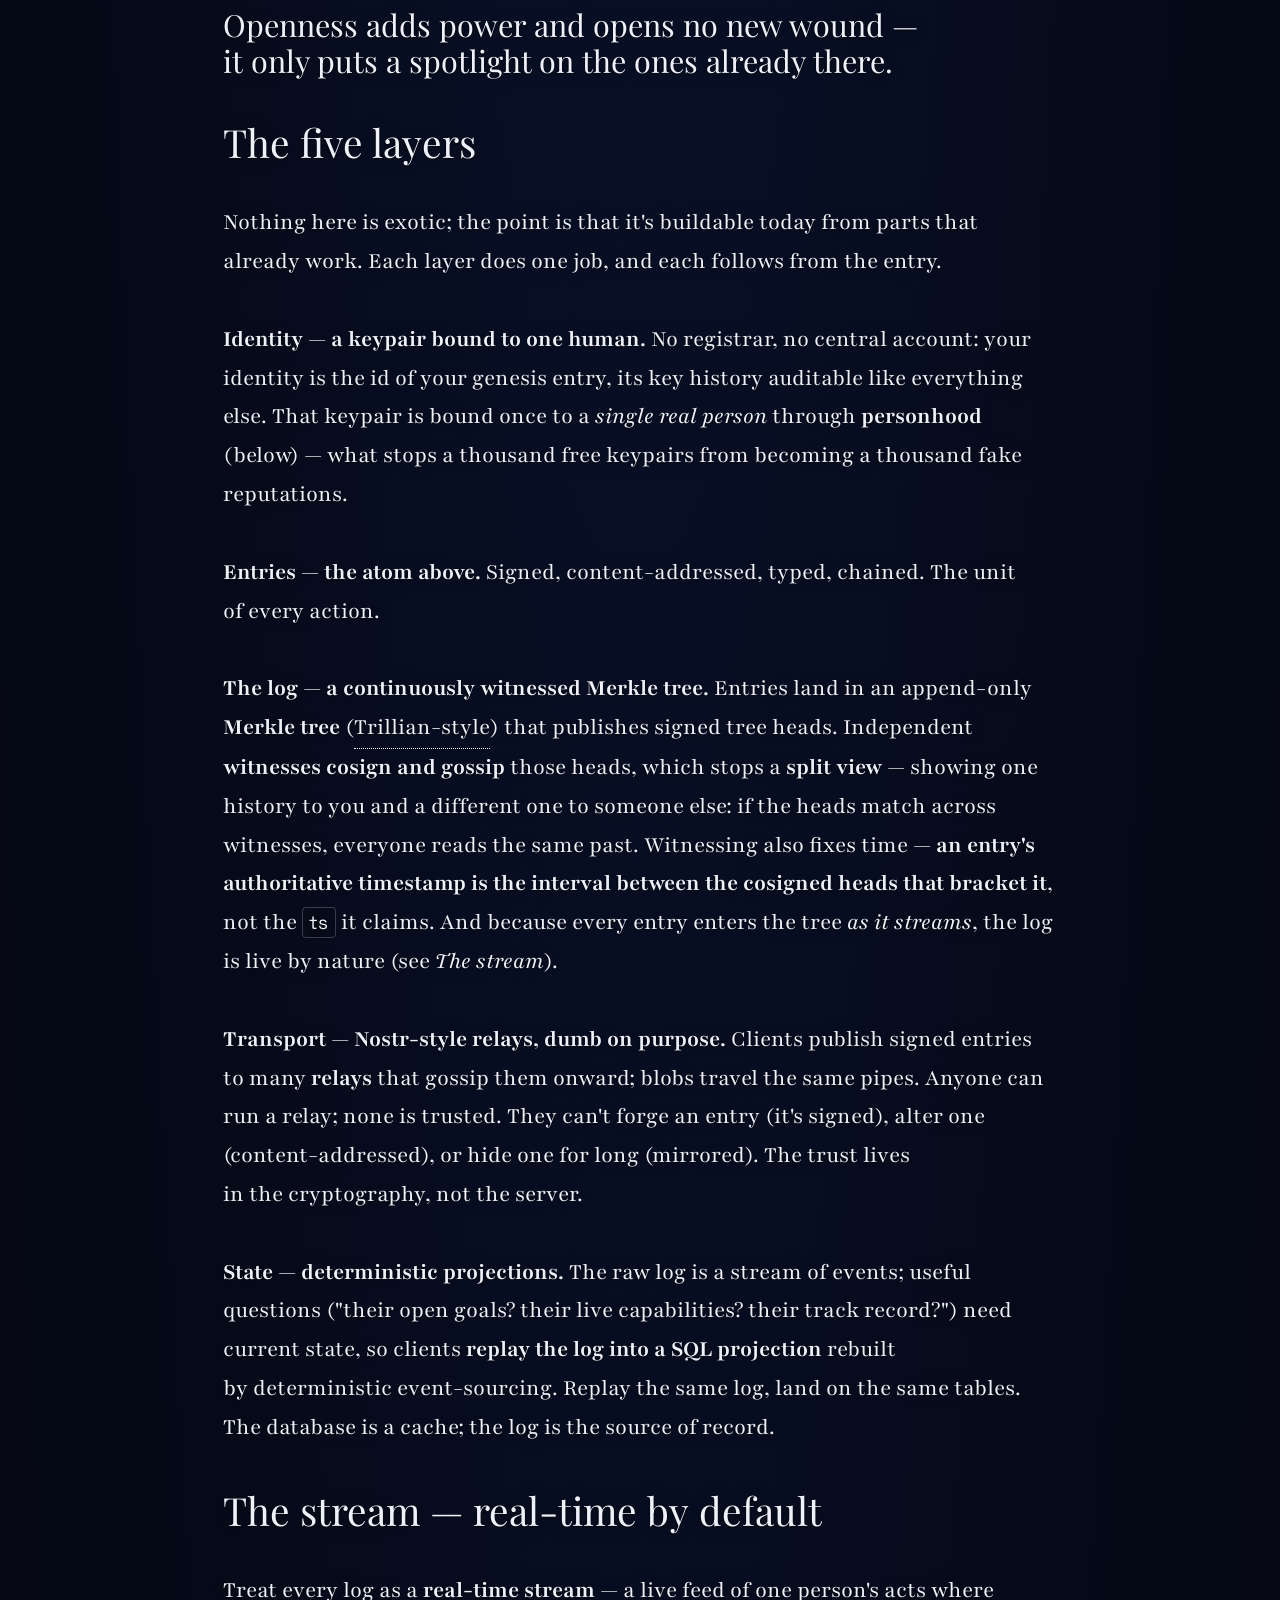
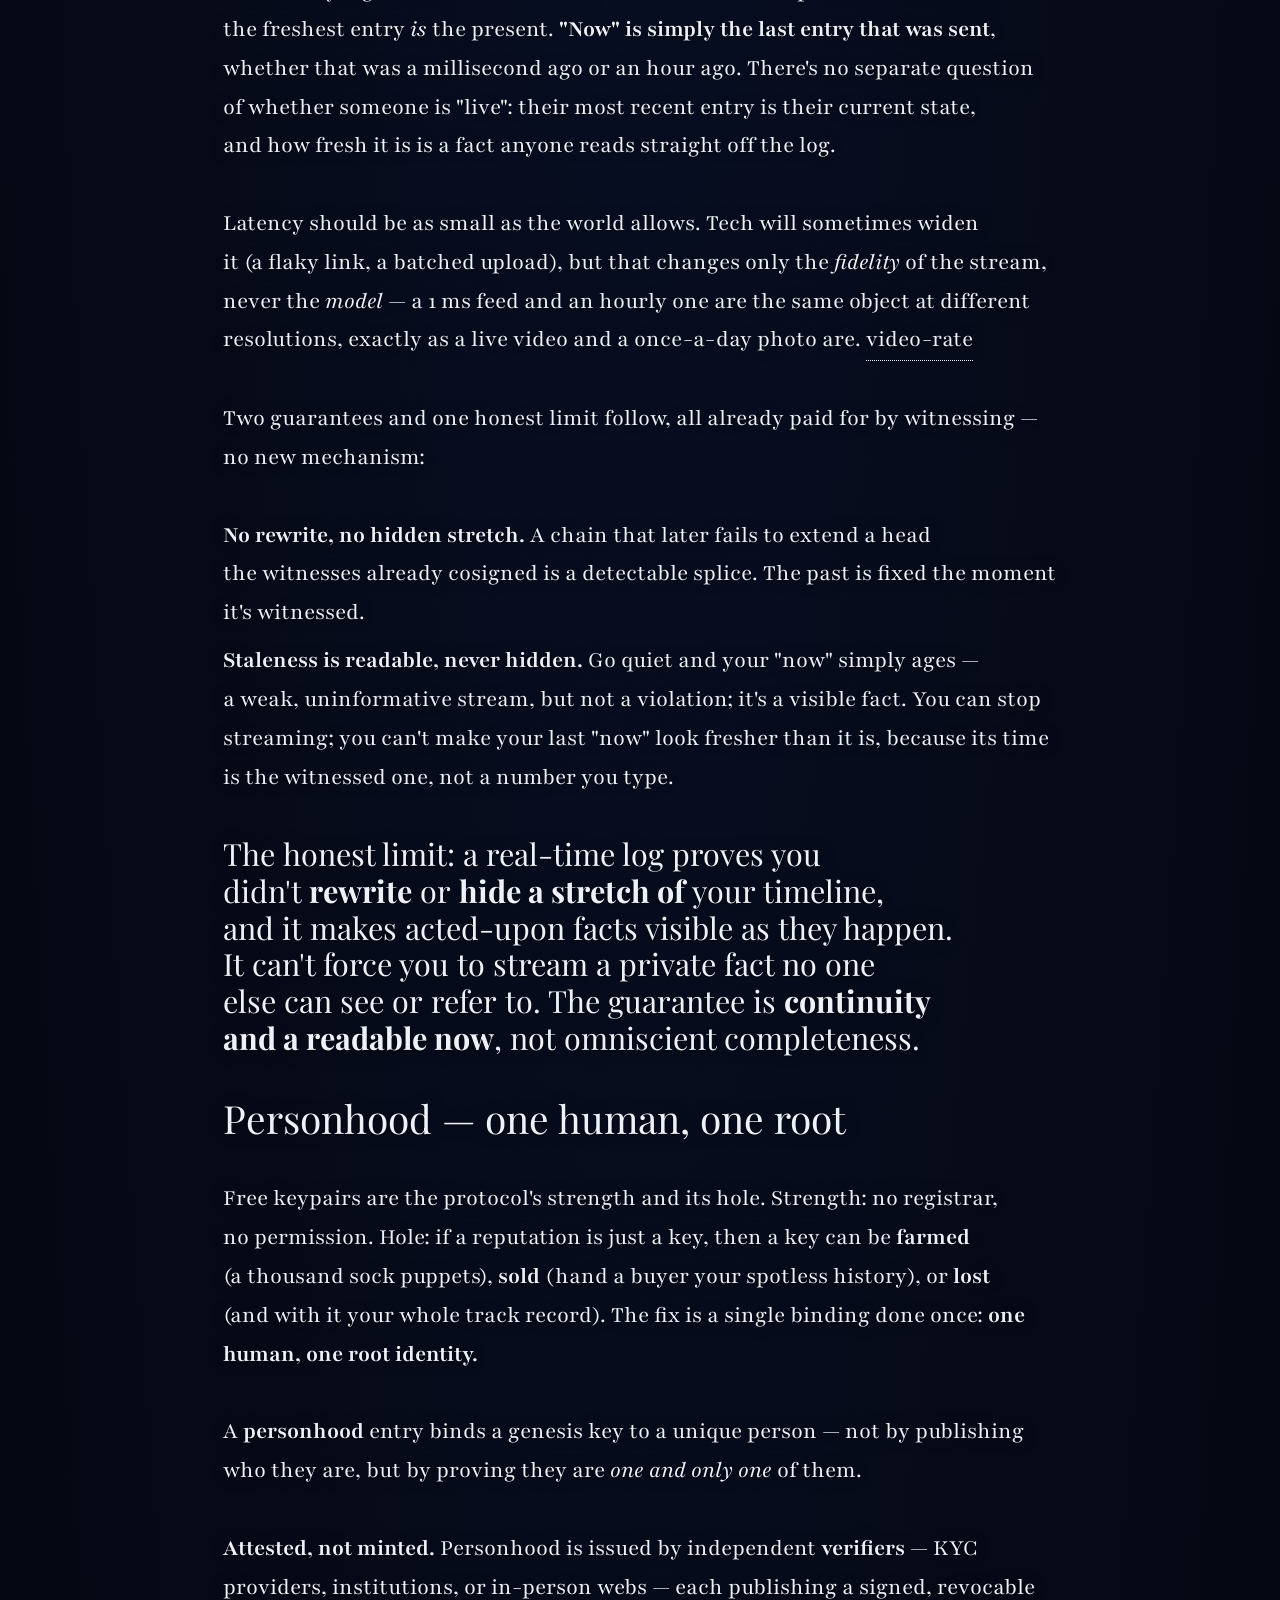
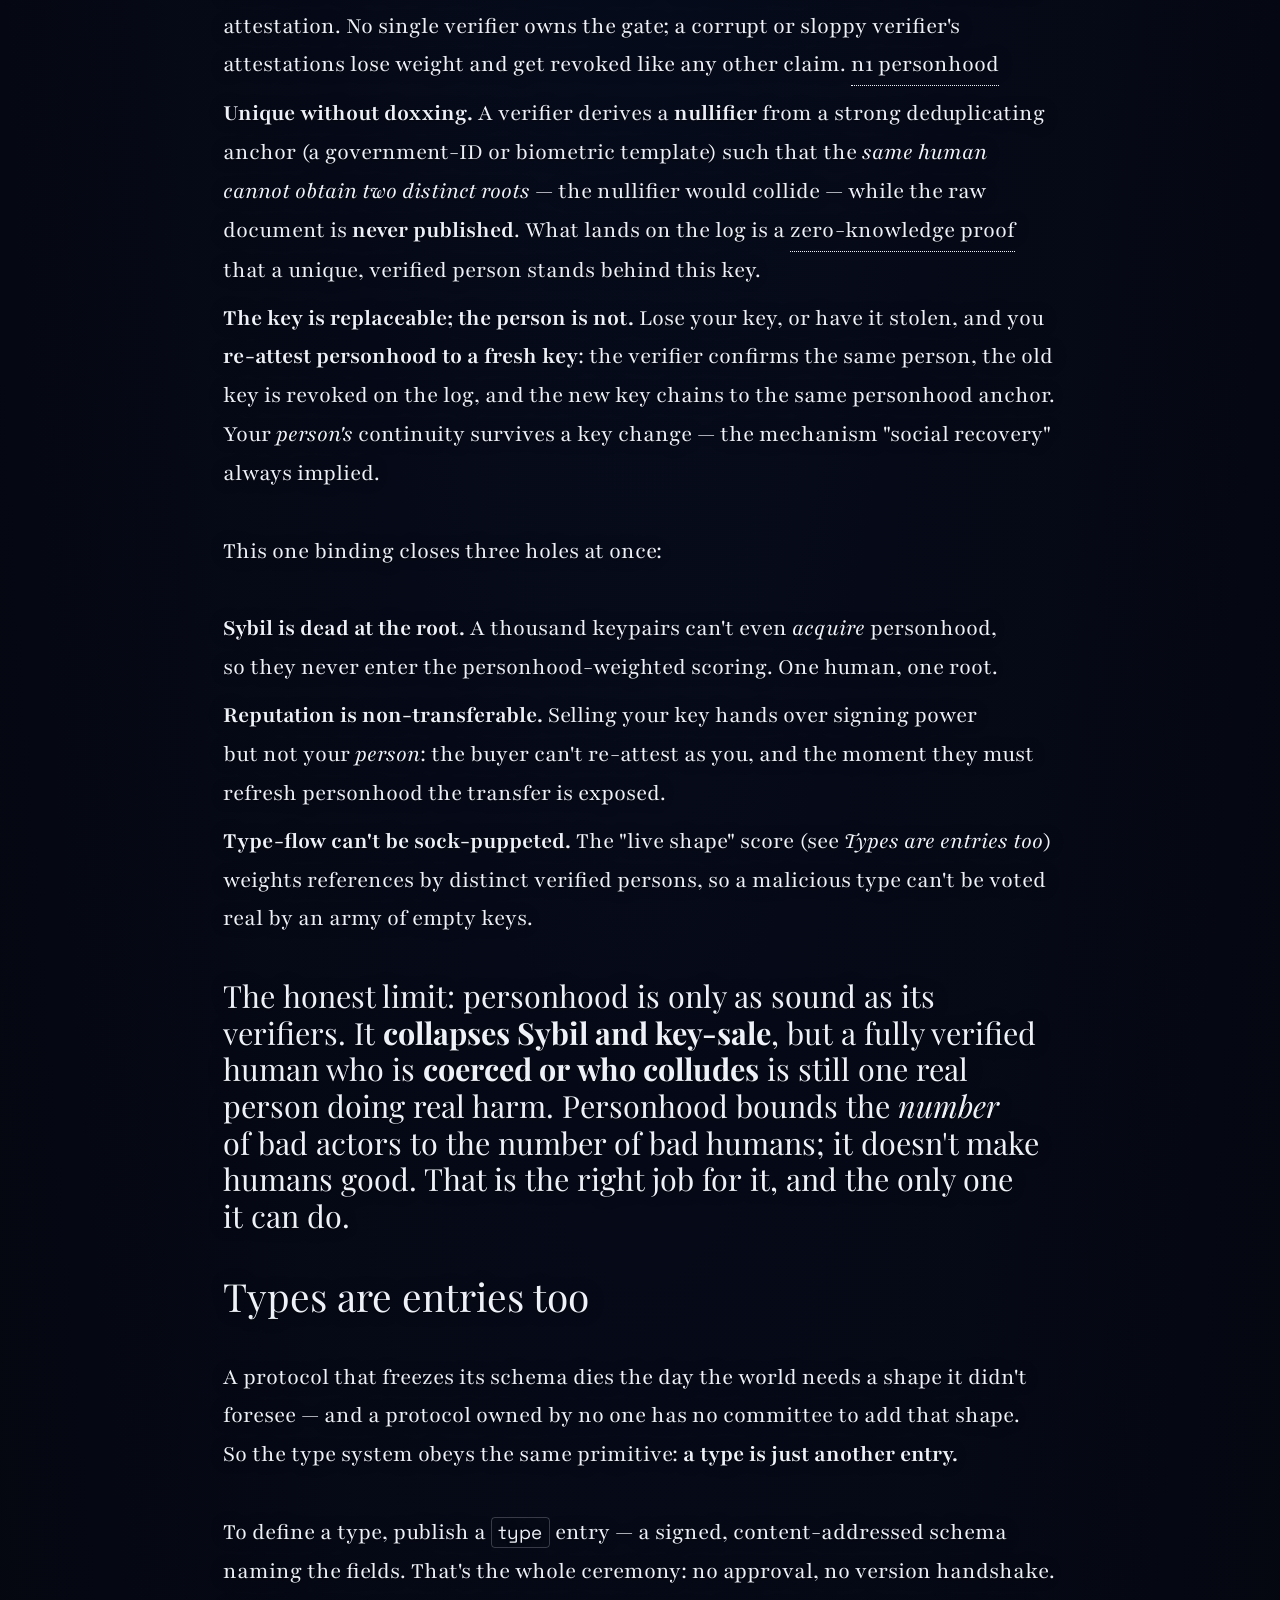
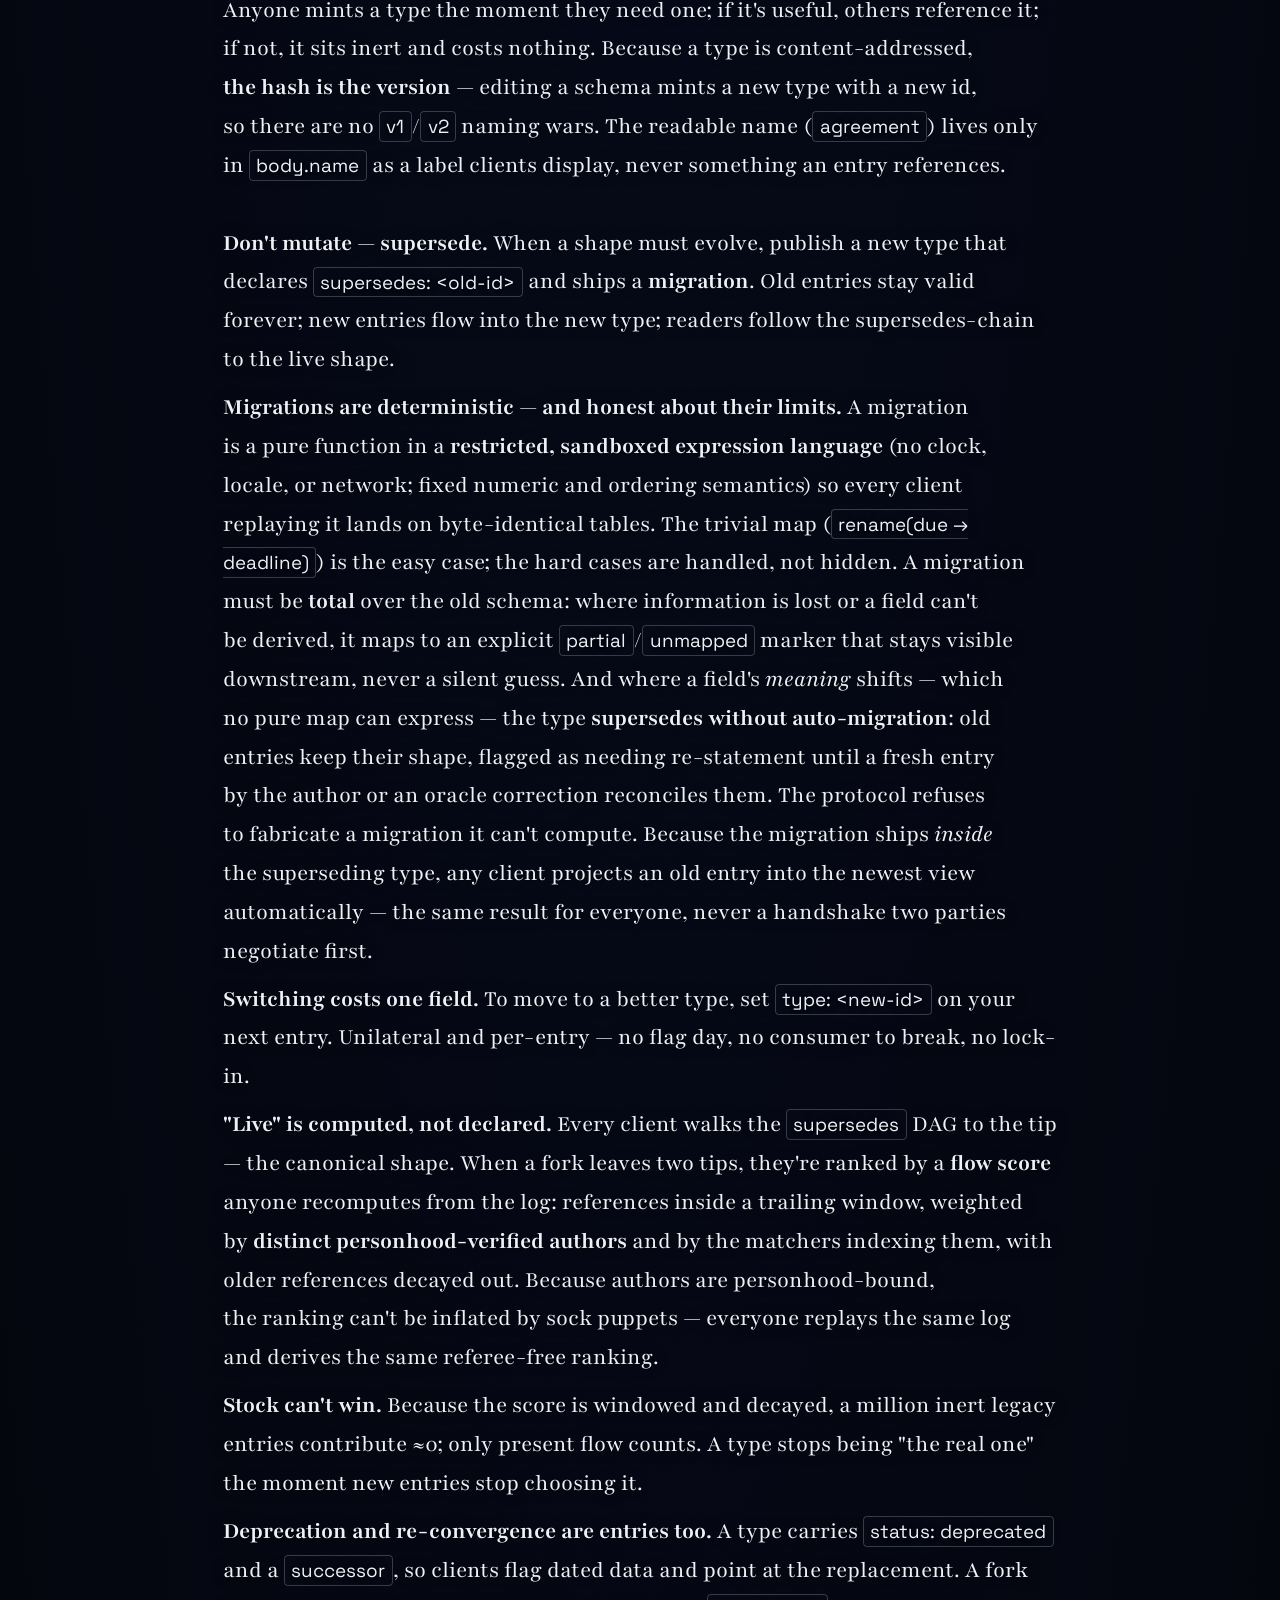
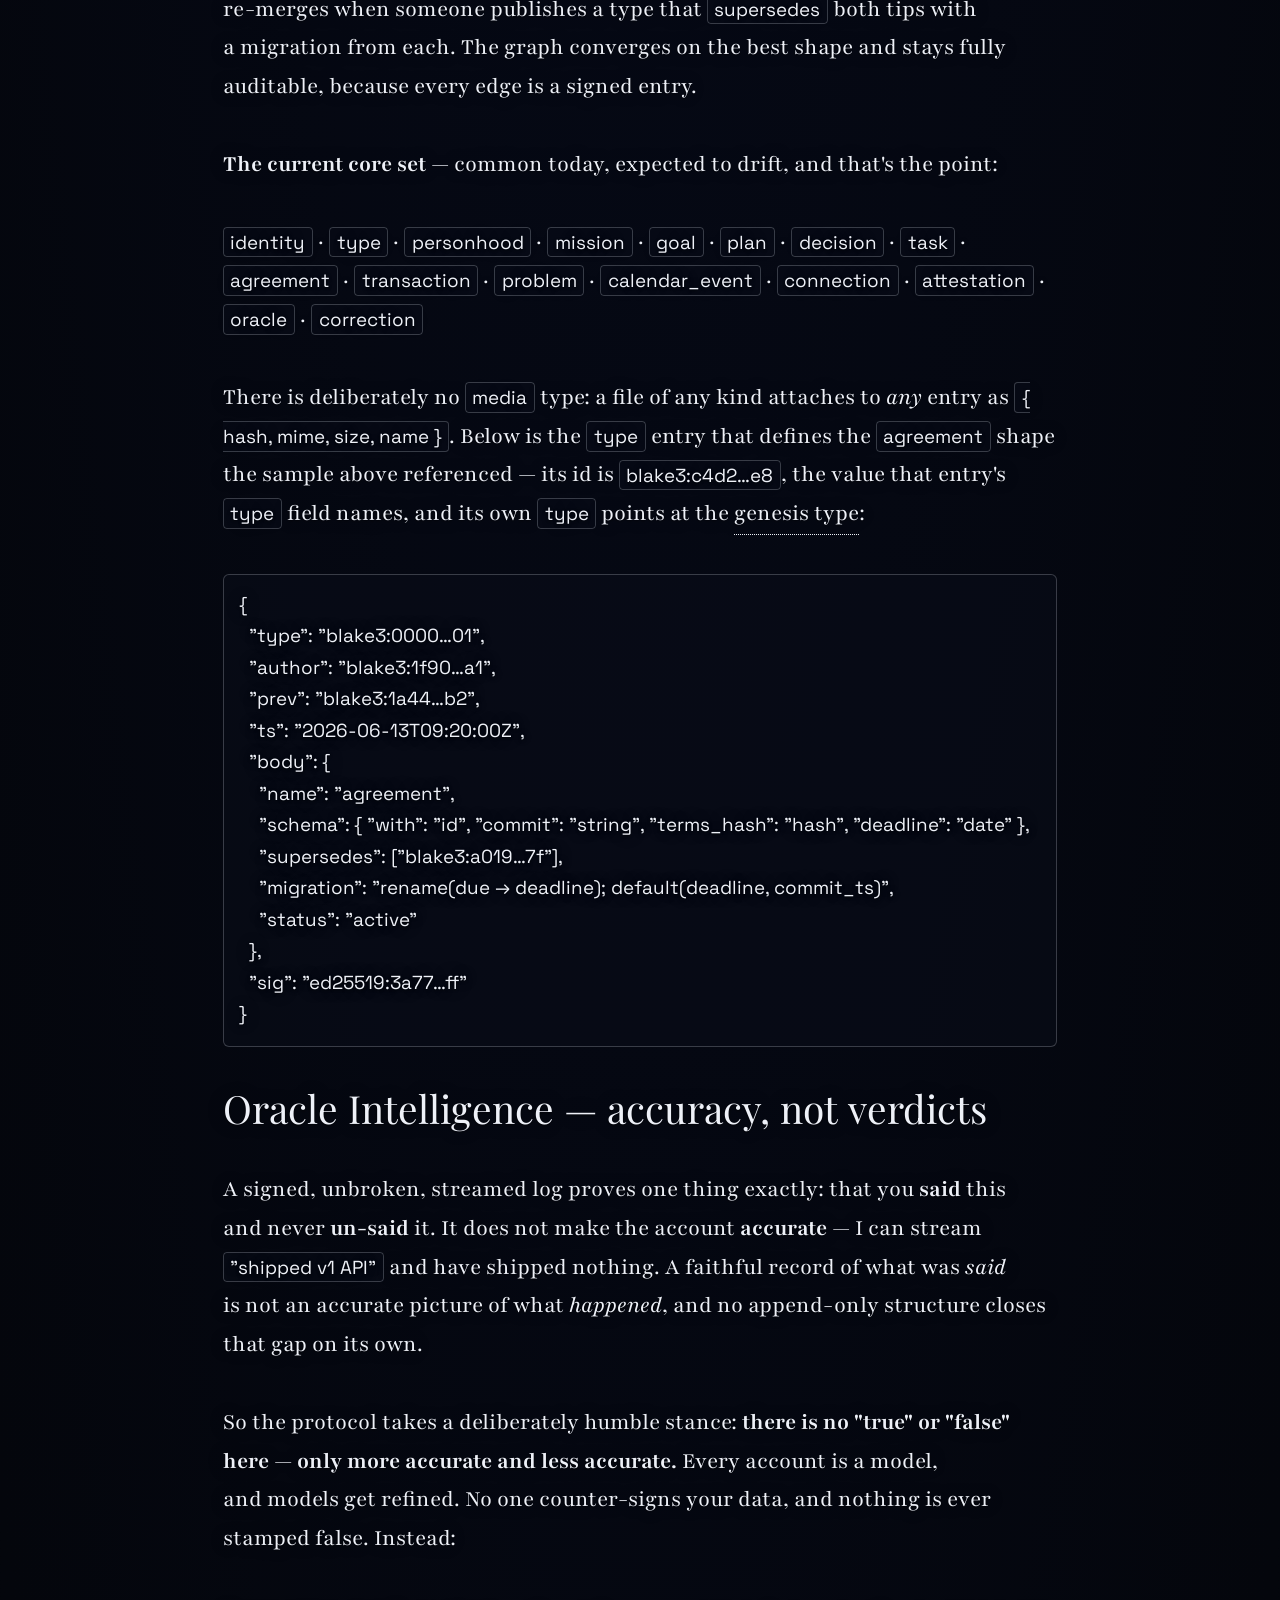
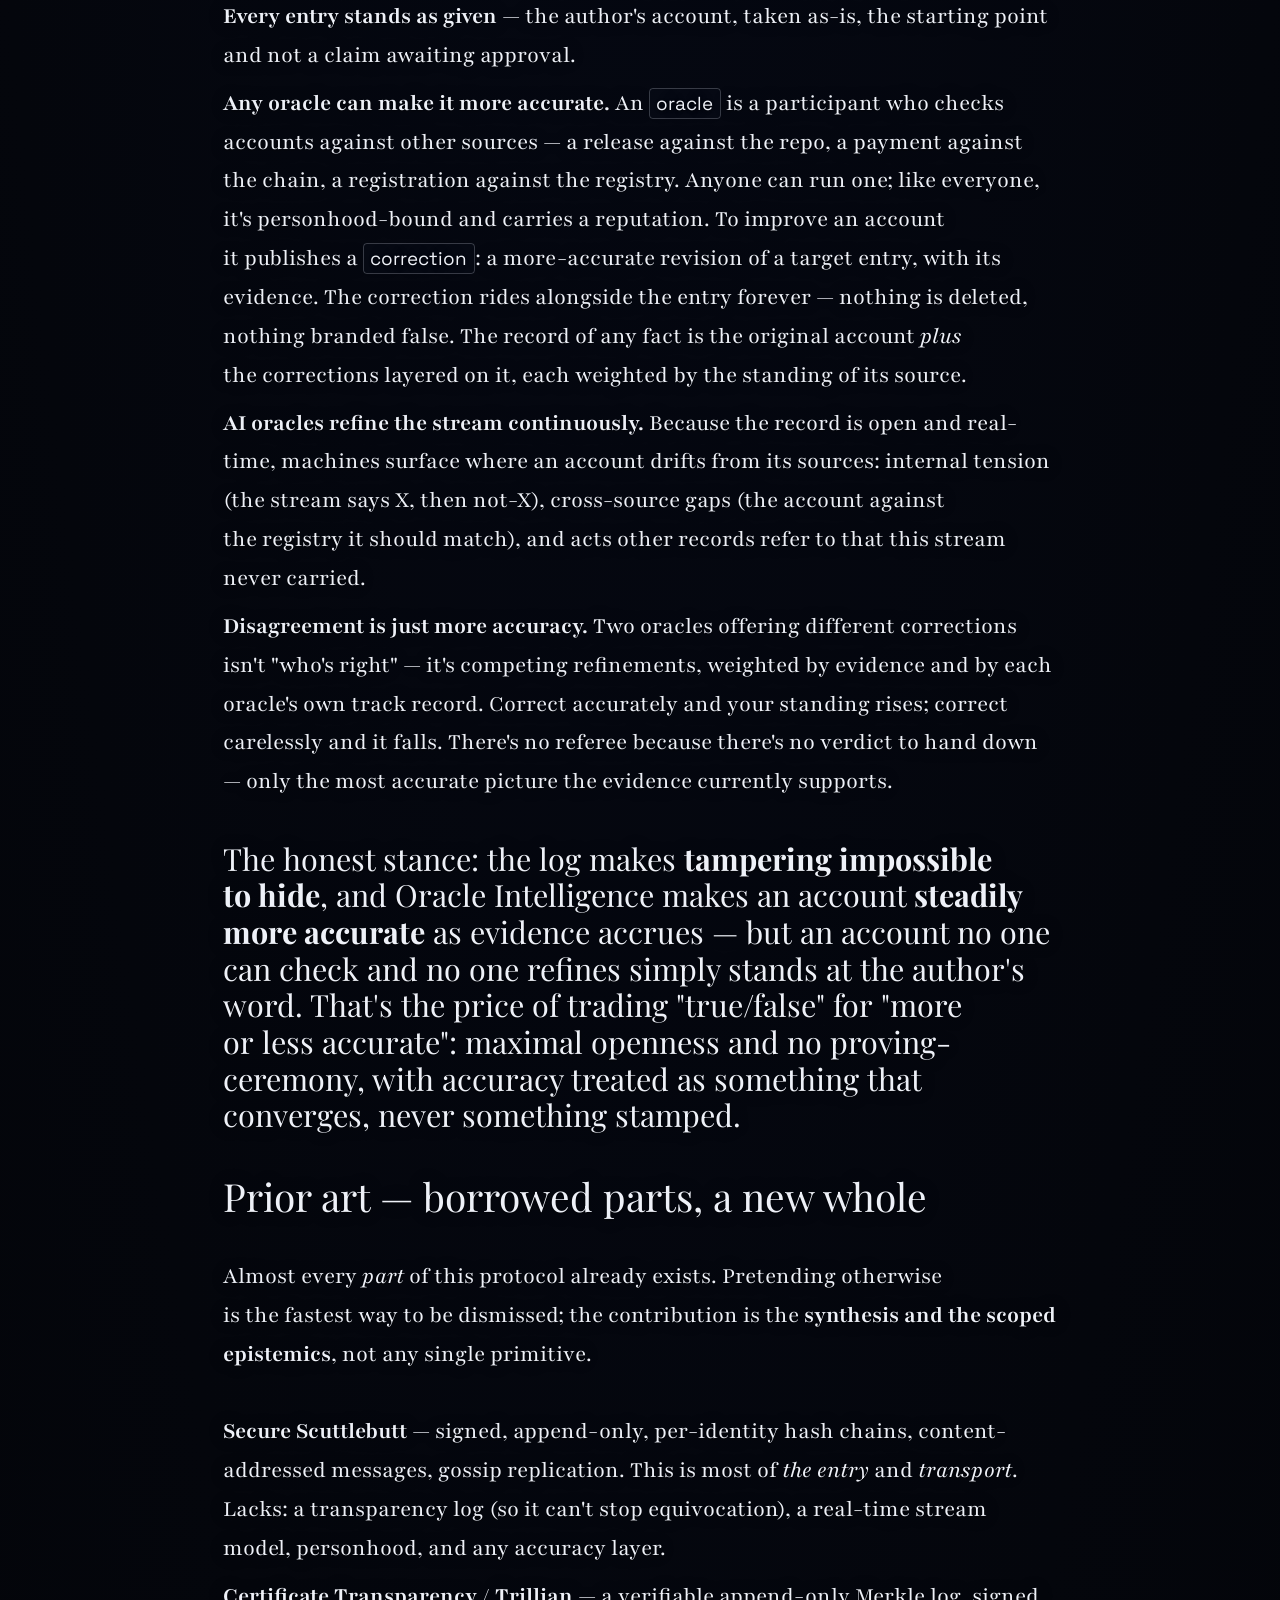
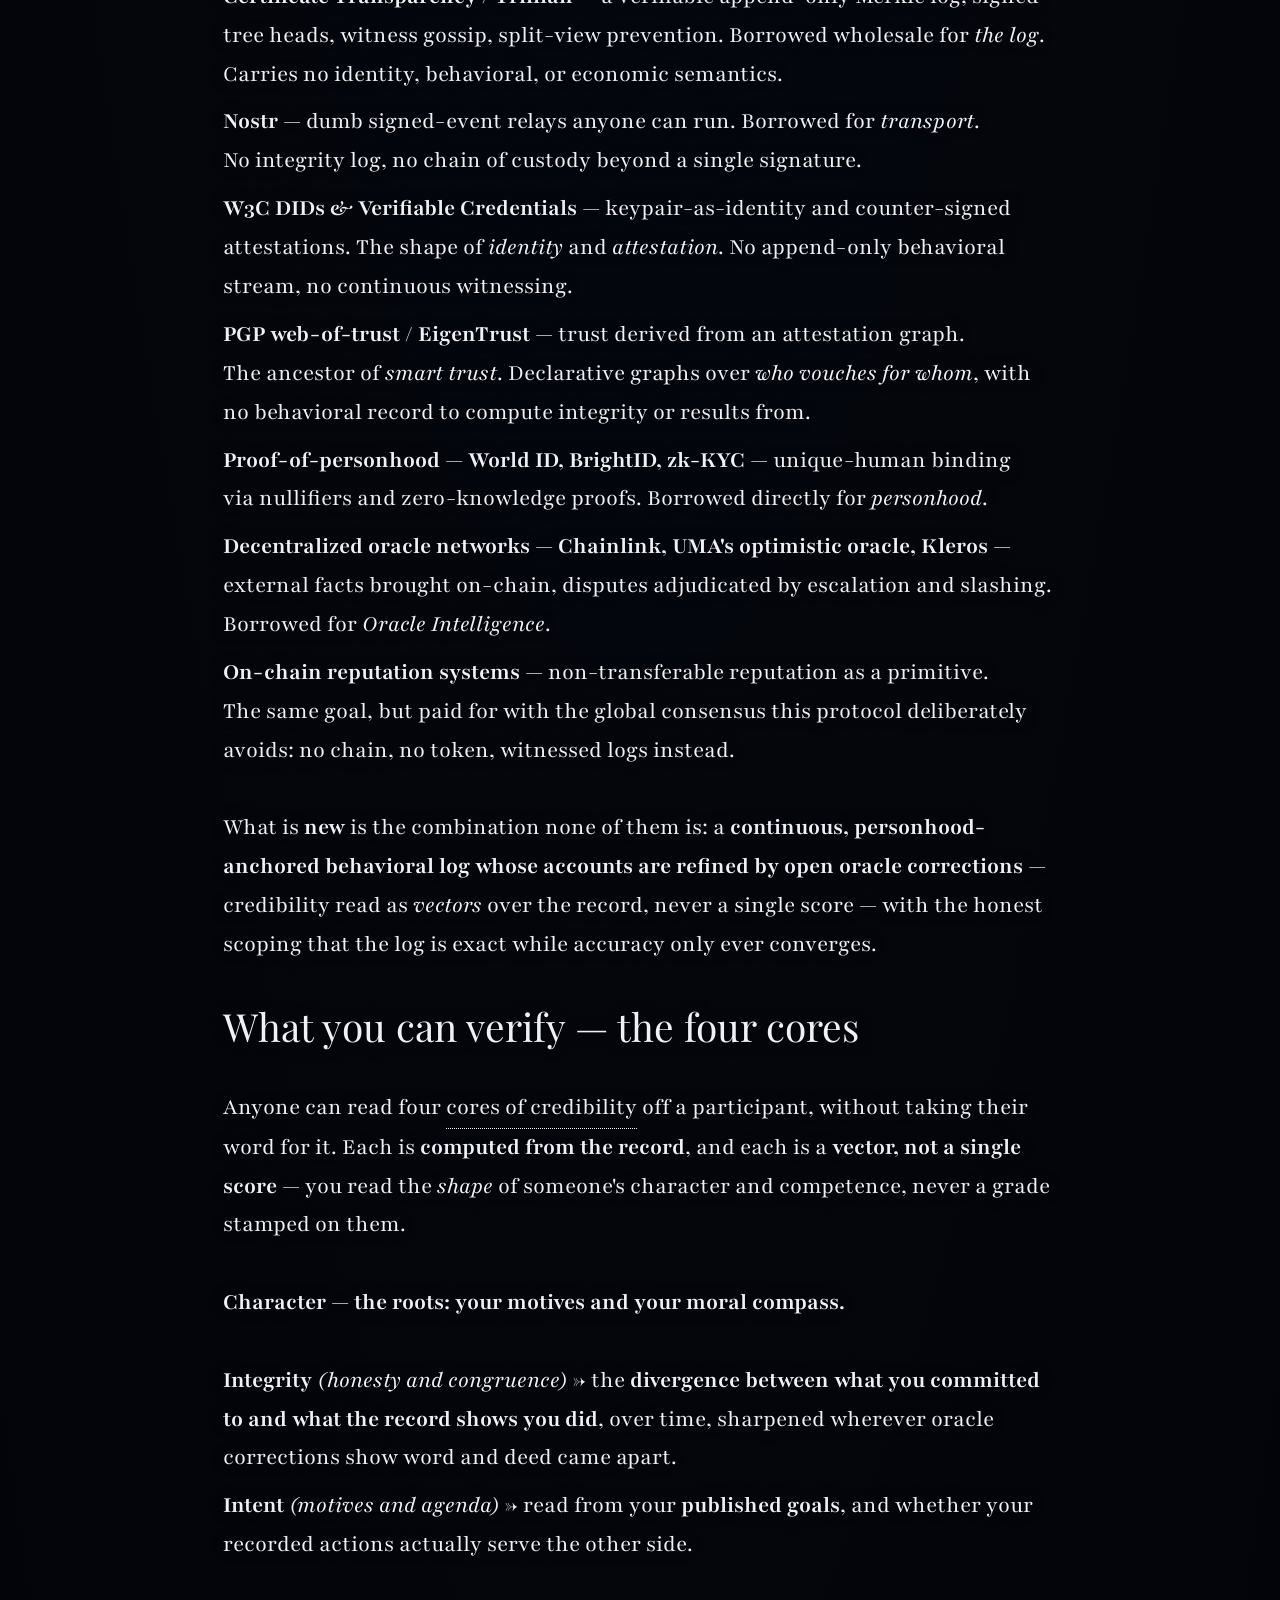
==== commit 6039d7b0: "." ====
--- a/protocol/index.html
+++ b/protocol/index.html
@@ -33,6 +33,7 @@
   <meta name="theme-color" content="#04060c">
   <link rel="manifest" href="/site.webmanifest" />
   <link rel="stylesheet" href="/static/style.css">
+  
   <style>
     @font-face {
       font-family: 'Playfair';
@@ -69,7 +70,6 @@
       font-style: normal;
       font-display: swap;
     }
-
     /* ─── Theme: a journey from deep space to heaven ─── */
     /* One scalar — --lp (light progress, 0..1) — drives the whole palette. It
        starts at 0 (the original deep-space dark) and is eased to 1 by scroll
@@ -85,6 +85,16 @@
     :root {
       --lp: 0;                         /* set by JS on scroll (smoothed in rAF) */
       --m: calc(var(--lp) * 100%);     /* the mix amount, reused everywhere */
+      --font-body: 'Playfair', serif;
+      --font-display: 'Playfair Display', serif;
+      --font-sans: 'Space Grotesk', sans-serif;
+      --font-size-hero: 2.618rem;
+      --font-size-heading: 1.618rem;
+      --font-size-subheading: 1.272rem;
+      --font-size-body: 1rem;
+      --font-size-small: 0.786rem;
+      --font-size-caption: 0.618rem;
+      --font-size-micro: 0.382rem;
 
       --bg:          color-mix(in oklab, #04060c,             #ffffff             var(--m));
       --fg:          color-mix(in oklab, #eef1f8,             #0a0e1a             var(--m));
@@ -154,7 +164,8 @@
 
     /* ─── Base ─── */
     body {
-      font-family: 'Playfair', serif;
+      font-family: var(--font-body);
+      font-size: var(--font-size-body);
       color: var(--fg);
       background: transparent;
       line-height: 1.618;
@@ -170,23 +181,23 @@
 
     /* ─── Typography ─── */
     h1, h2, h3, h4, h5, h6, .subtitle, .callout, .card-title {
-      font-family: 'Playfair Display', serif;
+      font-family: var(--font-display);
       line-height: 1.2;
       text-wrap: balance;
       text-rendering: optimizeLegibility;
     }
     h1 {
-      font-size: 2.618rem;
+      font-size: var(--font-size-hero);
       line-height: 1.1;
       letter-spacing: -0.02em;
       margin-bottom: 1.618rem;
     }
     h2 {
-      font-size: 1.618rem;
+      font-size: var(--font-size-heading);
       margin-bottom: 1.618rem;
     }
     h3 {
-      font-size: 1.272rem;
+      font-size: var(--font-size-subheading);
       margin-top: 2.618rem;
       margin-bottom: 0.618rem;
     }
@@ -195,15 +206,15 @@
       margin-bottom: 0.382rem;
     }
     .subtitle {
-      font-size: 1.618rem;
+      font-size: var(--font-size-heading);
       margin-bottom: 1.618rem;
     }
     .callout {
-      font-size: 1.272rem;
+      font-size: var(--font-size-subheading);
       margin-bottom: 1.618rem;
     }
     .text-sm {
-      font-size: 0.786rem;
+      font-size: var(--font-size-small);
     }
     .tooltip {
       position: relative;
@@ -276,9 +287,9 @@
       gap: 0.236rem;
     }
     .logo-n1 {
-      font-family: 'Space Grotesk', sans-serif;
+      font-family: var(--font-sans);
       font-weight: 700;
-      font-size: 1.272rem;
+      font-size: var(--font-size-subheading);
       line-height: 1;
       letter-spacing: -0.02em;
     }
@@ -316,9 +327,9 @@
       animation: breathe 4.236s ease-in-out infinite;
     }
     .logo-community {
-      font-family: 'Space Grotesk', sans-serif;
+      font-family: var(--font-sans);
       font-weight: 700;
-      font-size: 1.272rem;
+      font-size: var(--font-size-subheading);
       line-height: 1;
       display: block;
       margin-top: 0.236rem;
@@ -329,7 +340,8 @@
     section {
       margin-top: 4.236rem;
     }
-    .two-col {
+    .two-col,
+    .page-books #how-it-works > ol {
       display: grid;
       grid-template-columns: repeat(auto-fit, minmax(14rem, 1fr));
       gap: 1.618rem;
@@ -370,7 +382,7 @@
     /* Tailwind Preflight gives monospace but no surface; give inline code a quiet
        chip and fenced blocks a scrollable panel so long lines never overflow. */
     article :not(pre) > code {
-      font-family: 'Space Grotesk', ui-monospace, monospace;
+      font-family: var(--font-sans);
       font-size: 0.786rem;
       padding: 0.1em 0.35em;
       border: 1px solid var(--line);
@@ -388,7 +400,7 @@
       overflow-x: auto;
     }
     article pre code {
-      font-family: 'Space Grotesk', ui-monospace, monospace;
+      font-family: var(--font-sans);
       border: 0;
       padding: 0;
       background: none;
@@ -469,7 +481,8 @@
     }
 
     /* ─── Components ─── */
-    .card, .box, .cta-box {
+    .card, .box, .cta-box,
+    .page-books #how-it-works > ol > li {
       border: 1px solid var(--outline);
       padding: 1.618rem;
       background: transparent;
@@ -597,7 +610,7 @@
       text-align: center;
       text-decoration: none;
       color: var(--fg);
-      font-size: 1.618rem;
+      font-size: var(--font-size-heading);
       line-height: 1.2;
       background: transparent;
       border-radius: 0.25rem;
@@ -618,6 +631,291 @@
       opacity: 0.8;
     }
 
+    /* ─── n1.books ─── */
+    /* The books page uses the same type, borders, spacing and living backdrop as
+       the rest of the site. Its few color accents belong to the covers — the
+       content and controls continue to use the shared theme tokens above. */
+    .page-books {
+      --font-body: 'PT Serif', serif;
+      --font-display: 'PT Serif', serif;
+      --font-sans: 'PT Serif Caption', serif;
+    }
+    .page-books section {
+      scroll-margin-top: 1.618rem;
+    }
+    .page-books #how-it-works > ol {
+      margin-top: 0;
+      padding: 0;
+      list-style: none;
+      counter-reset: books-step;
+    }
+    .page-books #how-it-works > ol > li {
+      position: relative;
+      margin: 0;
+      counter-increment: books-step;
+    }
+    .page-books #how-it-works > ol > li::before {
+      content: counter(books-step, decimal-leading-zero);
+      display: block;
+      margin-bottom: 1.618rem;
+      font-family: var(--font-sans);
+      font-size: var(--font-size-caption);
+      font-weight: 700;
+      letter-spacing: 0.08em;
+      color: var(--fg);
+    }
+    .book-list {
+      margin: 0;
+      padding: 0;
+      border-top: 1px solid var(--outline);
+      list-style: none;
+    }
+    .page-books .book-list-link {
+      display: grid;
+      grid-template-columns: clamp(6rem, 12vw, 8rem) minmax(0, 1fr);
+      align-items: center;
+      gap: 1.618rem;
+      padding: 1.618rem 0;
+      color: var(--fg);
+      font-size: var(--font-size-body);
+      line-height: 1.45;
+      text-decoration: none;
+    }
+    .page-books .book-list-link:hover {
+      opacity: 1;
+    }
+    .page-books .book-list-link:focus-visible {
+      outline: 1px solid var(--fg);
+      outline-offset: 0.236rem;
+    }
+    .book-language-filter {
+      margin: 1.618rem 0;
+      padding: 1.618rem 0;
+      text-shadow: none;
+    }
+    .book-language-filter-heading {
+      display: flex;
+      align-items: baseline;
+      justify-content: space-between;
+      gap: 0.618rem;
+      margin-bottom: 0.618rem;
+      color: var(--fg);
+      font-size: var(--font-size-small);
+      line-height: 1.3;
+    }
+    .book-language-filter-status {
+      color: inherit;
+      font: inherit;
+      white-space: nowrap;
+    }
+    .book-language-filter-controls {
+      display: flex;
+      flex-wrap: wrap;
+      gap: 0.382rem;
+    }
+    .book-language-toggle,
+    .book-language-chip {
+      display: inline-flex;
+      align-items: center;
+      justify-content: center;
+      gap: 0.382rem;
+      border: 1px solid var(--outline);
+      border-radius: 0.25rem;
+      font-family: var(--font-sans);
+      line-height: 1.2;
+      text-shadow: none;
+      white-space: nowrap;
+    }
+    .book-language-toggle {
+      appearance: none;
+      min-height: 2.6rem;
+      padding: 0.382rem 0.618rem;
+      background: transparent;
+      color: var(--fg);
+      font-size: var(--font-size-small);
+      cursor: pointer;
+      opacity: 0.45;
+    }
+    .book-language-toggle:hover {
+      border-color: var(--fg);
+    }
+    .book-language-toggle[aria-pressed='true'] {
+      opacity: 1;
+    }
+    .book-language-toggle:focus-visible {
+      outline: 1px solid var(--fg);
+      outline-offset: 0.236rem;
+    }
+    .book-language-toggle-count {
+      min-width: 1.6em;
+      padding: 0.12em 0.4em;
+      border: 1px solid currentColor;
+      border-radius: 999px;
+      font-size: var(--font-size-caption);
+      line-height: 1;
+    }
+    .book-language-chips {
+      display: flex;
+      flex-wrap: wrap;
+      gap: 0.382rem;
+      margin-top: 0.618rem;
+    }
+    .book-language-chip {
+      min-height: 2rem;
+      padding: 0.236rem 0.382rem;
+      color: var(--fg);
+      background: transparent;
+      font-size: var(--font-size-caption);
+    }
+    .book-list > li[hidden] {
+      display: none;
+    }
+    .book-list-cover {
+      position: relative;
+      display: flex;
+      flex-direction: column;
+      width: 100%;
+      aspect-ratio: 2 / 3;
+      padding: 0.382rem;
+      border: 1px solid var(--outline);
+      border-radius: 0.18rem;
+      color: #f8f9ff;
+      background: radial-gradient(
+        circle at 84% 18%,
+        hsl(var(--book-hue) 84% 68%) 0%,
+        hsl(var(--book-hue) 55% 31%) 32%,
+        hsl(calc(var(--book-hue) + 28) 42% 9%) 100%
+      );
+      overflow: hidden;
+      isolation: isolate;
+      text-shadow: none;
+    }
+    .book-list-cover::before {
+      content: '';
+      position: absolute;
+      top: 20%;
+      right: -30%;
+      width: 78%;
+      aspect-ratio: 1;
+      border: 1px solid currentColor;
+      border-radius: 50%;
+      z-index: -1;
+    }
+    .book-cover-series,
+    .book-cover-title,
+    .book-cover-author { position: relative; z-index: 1; }
+    .book-cover-series {
+      font-family: var(--font-sans);
+      font-size: var(--font-size-micro);
+      font-weight: 520;
+      letter-spacing: 0.08em;
+      line-height: 1.2;
+      text-transform: uppercase;
+    }
+    .book-cover-title {
+      margin: auto 0;
+      font-family: var(--font-display);
+      font-size: clamp(0.56rem, 1vw, var(--font-size-small));
+      font-weight: 680;
+      letter-spacing: -0.025em;
+      line-height: 1.04;
+      text-wrap: balance;
+    }
+    .book-cover-author {
+      font-family: var(--font-sans);
+      font-size: clamp(0.45rem, 0.75vw, var(--font-size-caption));
+      line-height: 1.2;
+    }
+    .book-list-copy { min-width: 0; }
+    .book-list-author {
+      display: block;
+      margin-top: 0.236rem;
+      color: var(--fg);
+    }
+    .book-list-description {
+      display: block;
+      margin-top: 0.618rem;
+      font-size: var(--font-size-body);
+      line-height: 1.618;
+    }
+
+    .page-books #suggest-a-book > ul {
+      margin: 0 0 1.618rem;
+      padding: 0;
+      border-top: 1px solid var(--outline);
+      list-style: none;
+    }
+    .book-list > li,
+    .page-books #suggest-a-book > ul > li {
+      margin: 0;
+      border-bottom: 1px solid var(--outline);
+    }
+    .page-books #suggest-a-book > ul > li {
+      padding: 0.618rem 0;
+      font-size: var(--font-size-body);
+      line-height: 1.45;
+    }
+    .book-list-link strong,
+    .page-books #suggest-a-book > ul strong {
+      display: block;
+      font-family: var(--font-display);
+      font-size: var(--font-size-subheading);
+      line-height: 1.18;
+    }
+
+    .page-books footer {
+      margin-top: 4.236rem;
+      padding: 2.618rem 0 0;
+      border-top: 1px solid var(--outline);
+    }
+    .books-footer-inner {
+      display: grid;
+      grid-template-columns: 1.4fr 1fr auto;
+      align-items: start;
+      gap: 2.618rem;
+    }
+    .page-books .books-footer-mark {
+      text-decoration: none;
+      white-space: nowrap;
+    }
+    .books-footer-logotype {
+      --font-sans: 'Space Grotesk', sans-serif;
+      display: inline-block;
+    }
+    .books-footer-links {
+      display: flex;
+      flex-direction: column;
+      align-items: flex-start;
+      gap: 0.382rem;
+      font-size: var(--font-size-small);
+    }
+    .books-footer-place {
+      margin: 0;
+      font-family: var(--font-sans);
+      font-size: var(--font-size-small);
+      color: var(--fg);
+    }
+
+    /* ─── 404 ─── */
+    .page-404 main {
+      display: grid;
+      min-height: 100vh;
+      min-height: 100svh;
+      align-items: center;
+    }
+    .page-404 article { width: 100%; }
+    .page-404 .hero-logotype {
+      margin-top: 1.618rem;
+      margin-bottom: 2.618rem;
+    }
+    .page-404 .cta-box { margin-top: 2.618rem; }
+
+    @media (max-width: 38rem) {
+      .books-footer-inner {
+        grid-template-columns: 1fr;
+      }
+      .books-footer-place { grid-column: auto; }
+    }
     /* ─── Responsive ─── */
     @media (max-width: 600px) {
       html { font-size: 20px; }
@@ -686,7 +984,7 @@
     gtag('config', 'G-FM6ZVZ3Y22');
   </script>
 </head>
-<body>
+<body class="page-protocol">
   <!-- You're reading the source. That's either professional curiosity or existential procrastination. Either way, welcome. -->
   <div id="sky-wrap" aria-hidden="true"><canvas id="sky-bg"></canvas></div>
   <a href="#content" class="skip-link">Skip to&nbsp;main content</a>
@@ -1557,59 +1855,62 @@
         el.setAttribute('aria-describedby', ttId);
       });
 
+      // ── Book language filter ──
+      // The catalogue keeps language data on each row. The same two-letter
+      // codes drive these controls and the visible chips generated above.
+      (function () {
+        var filter = document.querySelector('[data-book-language-filter]');
+        if (!filter) return;
+
+        var buttons = Array.from(filter.querySelectorAll('[data-book-language-toggle]'));
+        var rows = Array.from(document.querySelectorAll('.book-list > li[data-book-languages]'));
+        var status = filter.querySelector('[data-book-language-status]');
+
+        function bookCountLabel(count) {
+          var mod10 = count % 10;
+          var mod100 = count % 100;
+          if (mod10 === 1 && mod100 !== 11) return 'книга';
+          if (mod10 >= 2 && mod10 <= 4 && (mod100 < 12 || mod100 > 14)) return 'книги';
+          return 'книг';
+        }
+
+        function updateBooks() {
+          var activeLanguages = buttons
+            .filter(function (button) { return button.getAttribute('aria-pressed') === 'true'; })
+            .map(function (button) { return button.getAttribute('data-book-language-toggle'); });
+          var visibleCount = 0;
+
+          rows.forEach(function (row) {
+            var languages = (row.getAttribute('data-book-languages') || '').split(/\s+/);
+            var isVisible = activeLanguages.some(function (language) {
+              return languages.indexOf(language) !== -1;
+            });
+            row.hidden = !isVisible;
+            if (isVisible) visibleCount += 1;
+          });
+
+          if (status) status.textContent = visibleCount + ' ' + bookCountLabel(visibleCount);
+        }
+
+        buttons.forEach(function (button) {
+          button.addEventListener('click', function () {
+            var isPressed = button.getAttribute('aria-pressed') === 'true';
+            button.setAttribute('aria-pressed', String(!isPressed));
+            updateBooks();
+          });
+        });
+
+        updateBooks();
+      })();
+
       // ── Event Definitions ──
-      // Each event has separate coopWeight/decepWeight controlling how each
-      // slider influences its timing, plus separate minCoop/minDecep/maxCoop/maxDecep
-      // thresholds controlling whether it appears at all.
-      var futureEvents = [
-        // ── TECHNOLOGY: driven by momentum, coop accelerates (shared research) ──
-        { label: 'BCI at Scale \u{1F9E0}', category: 'tech',
-          yearRange: [2027, 2030], cW: 0.2, dW: 0.1 },
-        { label: 'AGI-Level Systems \u26A1', category: 'tech',
-          yearRange: [2027, 2033], cW: 0.4, dW: 0.1 },
-        { label: 'Quantum-AI Drug Discovery \u{1F48A}', category: 'tech',
-          yearRange: [2029, 2038], cW: 0.5, dW: 0.1 },
-        { label: 'AI-Driven Scientific Revolution \u{1F52C}', category: 'tech',
-          yearRange: [2030, 2045], cW: 0.6, dW: 0.1 },
-        { label: 'The Singularity \u{1F573}\uFE0F', category: 'tech',
-          yearRange: [2040, 2070], cW: 0.4, dW: 0.2 },
-
-        // ── BENEFICIAL: need cooperation and/or accountability to materialize ──
-        // minCoop: event won't happen without enough cooperation
-        // minDecep: event won't happen without enough accountability
-        { label: 'Longevity Escape Velocity \u267E\uFE0F', category: 'beneficial',
-          yearRange: [2035, 2080], cW: 0.7, dW: 0.2, minCoop: 0.25 },
-        { label: 'Aligned Superintelligence \u{1F310}', category: 'beneficial',
-          yearRange: [2040, 2075], cW: 0.5, dW: 0.4, minCoop: 0.40, minDecep: 0.30 },
-        { label: 'Biological Age Reversal \u{1F9EC}', category: 'beneficial',
-          yearRange: [2045, 2090], cW: 0.6, dW: 0.2, minCoop: 0.35 },
-        { label: 'Brain-Cloud Interface \u2601\uFE0F', category: 'beneficial',
-          yearRange: [2050, 2100], cW: 0.4, dW: 0.5, minCoop: 0.40, minDecep: 0.35 },
-        { label: 'Post-Scarcity Economics \u{1F3DB}\uFE0F', category: 'beneficial',
-          yearRange: [2060, 2150], cW: 0.5, dW: 0.4, minCoop: 0.55, minDecep: 0.45 },
-        { label: 'A-Mortality (Death Optional) \u{1F52E}', category: 'beneficial',
-          yearRange: [2070, 2200], cW: 0.5, dW: 0.4, minCoop: 0.55, minDecep: 0.50 },
-        { label: 'Flourishing Civilization \u{1F30C}', category: 'beneficial',
-          yearRange: [2100, 2300], cW: 0.5, dW: 0.5, minCoop: 0.65, minDecep: 0.60 },
-
-        // ── DYSTOPIAN: appear when specific slider is too low ──
-        // maxCoop: disappears when cooperation is high enough (sharing prevents it)
-        // maxDecep: disappears when deception costs are high enough (accountability prevents it)
-        { label: 'The Useless Class \u{1F4C9}', category: 'dystopian',
-          yearRange: [2028, 2045], cW: 0.6, dW: 0.2, maxCoop: 0.55 },
-        { label: 'Total Surveillance State \u{1F441}\uFE0F', category: 'dystopian',
-          yearRange: [2028, 2050], cW: 0.2, dW: 0.8, maxDecep: 0.50 },
-        { label: 'Biological Castes \u{1F9EA}', category: 'dystopian',
-          yearRange: [2035, 2070], cW: 0.6, dW: 0.3, maxCoop: 0.50 },
-        { label: 'Species Divergence \u{1F9EC}', category: 'dystopian',
-          yearRange: [2045, 2090], cW: 0.5, dW: 0.4, maxCoop: 0.45 },
-      ];
+      // Page data is maintained in data/home.js and serialized safely here.
+      var futureEvents = [{"label":"BCI at Scale 🧠","category":"tech","yearRange":[2027,2030],"cW":0.2,"dW":0.1},{"label":"AGI-Level Systems ⚡","category":"tech","yearRange":[2027,2033],"cW":0.4,"dW":0.1},{"label":"Quantum-AI Drug Discovery 💊","category":"tech","yearRange":[2029,2038],"cW":0.5,"dW":0.1},{"label":"AI-Driven Scientific Revolution 🔬","category":"tech","yearRange":[2030,2045],"cW":0.6,"dW":0.1},{"label":"The Singularity 🕳️","category":"tech","yearRange":[2040,2070],"cW":0.4,"dW":0.2},{"label":"Longevity Escape Velocity ♾️","category":"beneficial","yearRange":[2035,2080],"cW":0.7,"dW":0.2,"minCoop":0.25},{"label":"Aligned Superintelligence 🌐","category":"beneficial","yearRange":[2040,2075],"cW":0.5,"dW":0.4,"minCoop":0.4,"minDecep":0.3},{"label":"Biological Age Reversal 🧬","category":"beneficial","yearRange":[2045,2090],"cW":0.6,"dW":0.2,"minCoop":0.35},{"label":"Brain-Cloud Interface ☁️","category":"beneficial","yearRange":[2050,2100],"cW":0.4,"dW":0.5,"minCoop":0.4,"minDecep":0.35},{"label":"Post-Scarcity Economics 🏛️","category":"beneficial","yearRange":[2060,2150],"cW":0.5,"dW":0.4,"minCoop":0.55,"minDecep":0.45},{"label":"A-Mortality (Death Optional) 🔮","category":"beneficial","yearRange":[2070,2200],"cW":0.5,"dW":0.4,"minCoop":0.55,"minDecep":0.5},{"label":"Flourishing Civilization 🌌","category":"beneficial","yearRange":[2100,2300],"cW":0.5,"dW":0.5,"minCoop":0.65,"minDecep":0.6},{"label":"The Useless Class 📉","category":"dystopian","yearRange":[2028,2045],"cW":0.6,"dW":0.2,"maxCoop":0.55},{"label":"Total Surveillance State 👁️","category":"dystopian","yearRange":[2028,2050],"cW":0.2,"dW":0.8,"maxDecep":0.5},{"label":"Biological Castes 🧪","category":"dystopian","yearRange":[2035,2070],"cW":0.6,"dW":0.3,"maxCoop":0.5},{"label":"Species Divergence 🧬","category":"dystopian","yearRange":[2045,2090],"cW":0.5,"dW":0.4,"maxCoop":0.45}];
 
       // ── Typography (runtime) ──
-      var tp = new Typograf({locale: ['en-US']});
+      var tp = new Typograf({locale: ["en-US"]});
       Typograf.getRules().forEach(function(r) { tp.disableRule(r.name); });
-      Typograf.getRules().filter(function(r) { return r.name.indexOf('common/nbsp/') === 0; })
-        .forEach(function(r) { tp.enableRule(r.name); });
+      ["common/nbsp/replaceNbsp","common/nbsp/nowrap","common/nbsp/dpi","common/nbsp/beforeShortLastWord","common/nbsp/beforeShortLastNumber","common/nbsp/afterShortWordByList","common/nbsp/afterShortWord","common/nbsp/afterSectionMark","common/nbsp/afterParagraphMark","common/nbsp/afterNumber"].forEach(function(rule) { tp.enableRule(rule); });
 
       function typografRuntime(text) {
         return tp.execute(text);
--- a/static/style.css
+++ b/static/style.css
@@ -1,2 +1,2 @@
 /*! tailwindcss v4.2.2 | MIT License | https://tailwindcss.com */
-@layer properties{@supports (((-webkit-hyphens:none)) and (not (margin-trim:inline))) or ((-moz-orient:inline) and (not (color:rgb(from red r g b)))){*,:before,:after,::backdrop{--tw-rotate-x:initial;--tw-rotate-y:initial;--tw-rotate-z:initial;--tw-skew-x:initial;--tw-skew-y:initial;--tw-border-style:solid;--tw-shadow:0 0 #0000;--tw-shadow-color:initial;--tw-shadow-alpha:100%;--tw-inset-shadow:0 0 #0000;--tw-inset-shadow-color:initial;--tw-inset-shadow-alpha:100%;--tw-ring-color:initial;--tw-ring-shadow:0 0 #0000;--tw-inset-ring-color:initial;--tw-inset-ring-shadow:0 0 #0000;--tw-ring-inset:initial;--tw-ring-offset-width:0px;--tw-ring-offset-color:#fff;--tw-ring-offset-shadow:0 0 #0000;--tw-outline-style:solid;--tw-blur:initial;--tw-brightness:initial;--tw-contrast:initial;--tw-grayscale:initial;--tw-hue-rotate:initial;--tw-invert:initial;--tw-opacity:initial;--tw-saturate:initial;--tw-sepia:initial;--tw-drop-shadow:initial;--tw-drop-shadow-color:initial;--tw-drop-shadow-alpha:100%;--tw-drop-shadow-size:initial;--tw-ease:initial}}}@layer theme{:root,:host{--font-sans:ui-sans-serif, system-ui, sans-serif, "Apple Color Emoji", "Segoe UI Emoji", "Segoe UI Symbol", "Noto Color Emoji";--font-mono:ui-monospace, SFMono-Regular, Menlo, Monaco, Consolas, "Liberation Mono", "Courier New", monospace;--spacing:.25rem;--text-sm:.875rem;--text-sm--line-height:calc(1.25 / .875);--ease-out:cubic-bezier(0, 0, .2, 1);--ease-in-out:cubic-bezier(.4, 0, .2, 1);--default-transition-duration:.15s;--default-transition-timing-function:cubic-bezier(.4, 0, .2, 1);--default-font-family:var(--font-sans);--default-mono-font-family:var(--font-mono)}}@layer base{*,:after,:before,::backdrop{box-sizing:border-box;border:0 solid;margin:0;padding:0}::file-selector-button{box-sizing:border-box;border:0 solid;margin:0;padding:0}html,:host{-webkit-text-size-adjust:100%;tab-size:4;line-height:1.5;font-family:var(--default-font-family,ui-sans-serif, system-ui, sans-serif, "Apple Color Emoji", "Segoe UI Emoji", "Segoe UI Symbol", "Noto Color Emoji");font-feature-settings:var(--default-font-feature-settings,normal);font-variation-settings:var(--default-font-variation-settings,normal);-webkit-tap-highlight-color:transparent}hr{height:0;color:inherit;border-top-width:1px}abbr:where([title]){-webkit-text-decoration:underline dotted;text-decoration:underline dotted}h1,h2,h3,h4,h5,h6{font-size:inherit;font-weight:inherit}a{color:inherit;-webkit-text-decoration:inherit;-webkit-text-decoration:inherit;-webkit-text-decoration:inherit;text-decoration:inherit}b,strong{font-weight:bolder}code,kbd,samp,pre{font-family:var(--default-mono-font-family,ui-monospace, SFMono-Regular, Menlo, Monaco, Consolas, "Liberation Mono", "Courier New", monospace);font-feature-settings:var(--default-mono-font-feature-settings,normal);font-variation-settings:var(--default-mono-font-variation-settings,normal);font-size:1em}small{font-size:80%}sub,sup{vertical-align:baseline;font-size:75%;line-height:0;position:relative}sub{bottom:-.25em}sup{top:-.5em}table{text-indent:0;border-color:inherit;border-collapse:collapse}:-moz-focusring{outline:auto}progress{vertical-align:baseline}summary{display:list-item}ol,ul,menu{list-style:none}img,svg,video,canvas,audio,iframe,embed,object{vertical-align:middle;display:block}img,video{max-width:100%;height:auto}button,input,select,optgroup,textarea{font:inherit;font-feature-settings:inherit;font-variation-settings:inherit;letter-spacing:inherit;color:inherit;opacity:1;background-color:#0000;border-radius:0}::file-selector-button{font:inherit;font-feature-settings:inherit;font-variation-settings:inherit;letter-spacing:inherit;color:inherit;opacity:1;background-color:#0000;border-radius:0}:where(select:is([multiple],[size])) optgroup{font-weight:bolder}:where(select:is([multiple],[size])) optgroup option{padding-inline-start:20px}::file-selector-button{margin-inline-end:4px}::placeholder{opacity:1}@supports (not ((-webkit-appearance:-apple-pay-button))) or (contain-intrinsic-size:1px){::placeholder{color:currentColor}@supports (color:color-mix(in lab, red, red)){::placeholder{color:color-mix(in oklab, currentcolor 50%, transparent)}}}textarea{resize:vertical}::-webkit-search-decoration{-webkit-appearance:none}::-webkit-date-and-time-value{min-height:1lh;text-align:inherit}::-webkit-datetime-edit{display:inline-flex}::-webkit-datetime-edit-fields-wrapper{padding:0}::-webkit-datetime-edit{padding-block:0}::-webkit-datetime-edit-year-field{padding-block:0}::-webkit-datetime-edit-month-field{padding-block:0}::-webkit-datetime-edit-day-field{padding-block:0}::-webkit-datetime-edit-hour-field{padding-block:0}::-webkit-datetime-edit-minute-field{padding-block:0}::-webkit-datetime-edit-second-field{padding-block:0}::-webkit-datetime-edit-millisecond-field{padding-block:0}::-webkit-datetime-edit-meridiem-field{padding-block:0}::-webkit-calendar-picker-indicator{line-height:1}:-moz-ui-invalid{box-shadow:none}button,input:where([type=button],[type=reset],[type=submit]){appearance:button}::file-selector-button{appearance:button}::-webkit-inner-spin-button{height:auto}::-webkit-outer-spin-button{height:auto}[hidden]:where(:not([hidden=until-found])){display:none!important}}@layer components;@layer utilities{.invisible{visibility:hidden}.visible{visibility:visible}.sr-only{clip-path:inset(50%);white-space:nowrap;border-width:0;width:1px;height:1px;margin:-1px;padding:0;position:absolute;overflow:hidden}.fixed{position:fixed}.static{position:static}.start{inset-inline-start:var(--spacing)}.end{inset-inline-end:var(--spacing)}.container{width:100%}@media (min-width:40rem){.container{max-width:40rem}}@media (min-width:48rem){.container{max-width:48rem}}@media (min-width:64rem){.container{max-width:64rem}}@media (min-width:80rem){.container{max-width:80rem}}@media (min-width:96rem){.container{max-width:96rem}}.block{display:block}.flex{display:flex}.grid{display:grid}.hidden{display:none}.inline{display:inline}.table{display:table}.flex-shrink,.shrink{flex-shrink:1}.grow{flex-grow:1}.border-collapse{border-collapse:collapse}.transform{transform:var(--tw-rotate-x,) var(--tw-rotate-y,) var(--tw-rotate-z,) var(--tw-skew-x,) var(--tw-skew-y,)}.resize{resize:both}.truncate{text-overflow:ellipsis;white-space:nowrap;overflow:hidden}.border{border-style:var(--tw-border-style);border-width:1px}.text-sm{font-size:var(--text-sm);line-height:var(--tw-leading,var(--text-sm--line-height))}.text-wrap{text-wrap:wrap}.shadow{--tw-shadow:0 1px 3px 0 var(--tw-shadow-color,#0000001a), 0 1px 2px -1px var(--tw-shadow-color,#0000001a);box-shadow:var(--tw-inset-shadow), var(--tw-inset-ring-shadow), var(--tw-ring-offset-shadow), var(--tw-ring-shadow), var(--tw-shadow)}.outline{outline-style:var(--tw-outline-style);outline-width:1px}.filter{filter:var(--tw-blur,) var(--tw-brightness,) var(--tw-contrast,) var(--tw-grayscale,) var(--tw-hue-rotate,) var(--tw-invert,) var(--tw-saturate,) var(--tw-sepia,) var(--tw-drop-shadow,)}.transition{transition-property:color,background-color,border-color,outline-color,text-decoration-color,fill,stroke,--tw-gradient-from,--tw-gradient-via,--tw-gradient-to,opacity,box-shadow,transform,translate,scale,rotate,filter,-webkit-backdrop-filter,backdrop-filter,display,content-visibility,overlay,pointer-events;transition-timing-function:var(--tw-ease,var(--default-transition-timing-function));transition-duration:var(--tw-duration,var(--default-transition-duration))}.ease-in-out{--tw-ease:var(--ease-in-out);transition-timing-function:var(--ease-in-out)}.ease-out{--tw-ease:var(--ease-out);transition-timing-function:var(--ease-out)}}@property --tw-rotate-x{syntax:"*";inherits:false}@property --tw-rotate-y{syntax:"*";inherits:false}@property --tw-rotate-z{syntax:"*";inherits:false}@property --tw-skew-x{syntax:"*";inherits:false}@property --tw-skew-y{syntax:"*";inherits:false}@property --tw-border-style{syntax:"*";inherits:false;initial-value:solid}@property --tw-shadow{syntax:"*";inherits:false;initial-value:0 0 #0000}@property --tw-shadow-color{syntax:"*";inherits:false}@property --tw-shadow-alpha{syntax:"<percentage>";inherits:false;initial-value:100%}@property --tw-inset-shadow{syntax:"*";inherits:false;initial-value:0 0 #0000}@property --tw-inset-shadow-color{syntax:"*";inherits:false}@property --tw-inset-shadow-alpha{syntax:"<percentage>";inherits:false;initial-value:100%}@property --tw-ring-color{syntax:"*";inherits:false}@property --tw-ring-shadow{syntax:"*";inherits:false;initial-value:0 0 #0000}@property --tw-inset-ring-color{syntax:"*";inherits:false}@property --tw-inset-ring-shadow{syntax:"*";inherits:false;initial-value:0 0 #0000}@property --tw-ring-inset{syntax:"*";inherits:false}@property --tw-ring-offset-width{syntax:"<length>";inherits:false;initial-value:0}@property --tw-ring-offset-color{syntax:"*";inherits:false;initial-value:#fff}@property --tw-ring-offset-shadow{syntax:"*";inherits:false;initial-value:0 0 #0000}@property --tw-outline-style{syntax:"*";inherits:false;initial-value:solid}@property --tw-blur{syntax:"*";inherits:false}@property --tw-brightness{syntax:"*";inherits:false}@property --tw-contrast{syntax:"*";inherits:false}@property --tw-grayscale{syntax:"*";inherits:false}@property --tw-hue-rotate{syntax:"*";inherits:false}@property --tw-invert{syntax:"*";inherits:false}@property --tw-opacity{syntax:"*";inherits:false}@property --tw-saturate{syntax:"*";inherits:false}@property --tw-sepia{syntax:"*";inherits:false}@property --tw-drop-shadow{syntax:"*";inherits:false}@property --tw-drop-shadow-color{syntax:"*";inherits:false}@property --tw-drop-shadow-alpha{syntax:"<percentage>";inherits:false;initial-value:100%}@property --tw-drop-shadow-size{syntax:"*";inherits:false}@property --tw-ease{syntax:"*";inherits:false}+@layer properties{@supports (((-webkit-hyphens:none)) and (not (margin-trim:inline))) or ((-moz-orient:inline) and (not (color:rgb(from red r g b)))){*,:before,:after,::backdrop{--tw-rotate-x:initial;--tw-rotate-y:initial;--tw-rotate-z:initial;--tw-skew-x:initial;--tw-skew-y:initial;--tw-border-style:solid;--tw-shadow:0 0 #0000;--tw-shadow-color:initial;--tw-shadow-alpha:100%;--tw-inset-shadow:0 0 #0000;--tw-inset-shadow-color:initial;--tw-inset-shadow-alpha:100%;--tw-ring-color:initial;--tw-ring-shadow:0 0 #0000;--tw-inset-ring-color:initial;--tw-inset-ring-shadow:0 0 #0000;--tw-ring-inset:initial;--tw-ring-offset-width:0px;--tw-ring-offset-color:#fff;--tw-ring-offset-shadow:0 0 #0000;--tw-outline-style:solid;--tw-blur:initial;--tw-brightness:initial;--tw-contrast:initial;--tw-grayscale:initial;--tw-hue-rotate:initial;--tw-invert:initial;--tw-opacity:initial;--tw-saturate:initial;--tw-sepia:initial;--tw-drop-shadow:initial;--tw-drop-shadow-color:initial;--tw-drop-shadow-alpha:100%;--tw-drop-shadow-size:initial;--tw-ease:initial}}}@layer theme{:root,:host{--font-sans:ui-sans-serif, system-ui, sans-serif, "Apple Color Emoji", "Segoe UI Emoji", "Segoe UI Symbol", "Noto Color Emoji";--font-mono:ui-monospace, SFMono-Regular, Menlo, Monaco, Consolas, "Liberation Mono", "Courier New", monospace;--spacing:.25rem;--text-sm:.875rem;--text-sm--line-height:calc(1.25 / .875);--ease-out:cubic-bezier(0, 0, .2, 1);--ease-in-out:cubic-bezier(.4, 0, .2, 1);--default-transition-duration:.15s;--default-transition-timing-function:cubic-bezier(.4, 0, .2, 1);--default-font-family:var(--font-sans);--default-mono-font-family:var(--font-mono)}}@layer base{*,:after,:before,::backdrop{box-sizing:border-box;border:0 solid;margin:0;padding:0}::file-selector-button{box-sizing:border-box;border:0 solid;margin:0;padding:0}html,:host{-webkit-text-size-adjust:100%;tab-size:4;line-height:1.5;font-family:var(--default-font-family,ui-sans-serif, system-ui, sans-serif, "Apple Color Emoji", "Segoe UI Emoji", "Segoe UI Symbol", "Noto Color Emoji");font-feature-settings:var(--default-font-feature-settings,normal);font-variation-settings:var(--default-font-variation-settings,normal);-webkit-tap-highlight-color:transparent}hr{height:0;color:inherit;border-top-width:1px}abbr:where([title]){-webkit-text-decoration:underline dotted;text-decoration:underline dotted}h1,h2,h3,h4,h5,h6{font-size:inherit;font-weight:inherit}a{color:inherit;-webkit-text-decoration:inherit;-webkit-text-decoration:inherit;-webkit-text-decoration:inherit;text-decoration:inherit}b,strong{font-weight:bolder}code,kbd,samp,pre{font-family:var(--default-mono-font-family,ui-monospace, SFMono-Regular, Menlo, Monaco, Consolas, "Liberation Mono", "Courier New", monospace);font-feature-settings:var(--default-mono-font-feature-settings,normal);font-variation-settings:var(--default-mono-font-variation-settings,normal);font-size:1em}small{font-size:80%}sub,sup{vertical-align:baseline;font-size:75%;line-height:0;position:relative}sub{bottom:-.25em}sup{top:-.5em}table{text-indent:0;border-color:inherit;border-collapse:collapse}:-moz-focusring{outline:auto}progress{vertical-align:baseline}summary{display:list-item}ol,ul,menu{list-style:none}img,svg,video,canvas,audio,iframe,embed,object{vertical-align:middle;display:block}img,video{max-width:100%;height:auto}button,input,select,optgroup,textarea{font:inherit;font-feature-settings:inherit;font-variation-settings:inherit;letter-spacing:inherit;color:inherit;opacity:1;background-color:#0000;border-radius:0}::file-selector-button{font:inherit;font-feature-settings:inherit;font-variation-settings:inherit;letter-spacing:inherit;color:inherit;opacity:1;background-color:#0000;border-radius:0}:where(select:is([multiple],[size])) optgroup{font-weight:bolder}:where(select:is([multiple],[size])) optgroup option{padding-inline-start:20px}::file-selector-button{margin-inline-end:4px}::placeholder{opacity:1}@supports (not ((-webkit-appearance:-apple-pay-button))) or (contain-intrinsic-size:1px){::placeholder{color:currentColor}@supports (color:color-mix(in lab, red, red)){::placeholder{color:color-mix(in oklab, currentcolor 50%, transparent)}}}textarea{resize:vertical}::-webkit-search-decoration{-webkit-appearance:none}::-webkit-date-and-time-value{min-height:1lh;text-align:inherit}::-webkit-datetime-edit{display:inline-flex}::-webkit-datetime-edit-fields-wrapper{padding:0}::-webkit-datetime-edit{padding-block:0}::-webkit-datetime-edit-year-field{padding-block:0}::-webkit-datetime-edit-month-field{padding-block:0}::-webkit-datetime-edit-day-field{padding-block:0}::-webkit-datetime-edit-hour-field{padding-block:0}::-webkit-datetime-edit-minute-field{padding-block:0}::-webkit-datetime-edit-second-field{padding-block:0}::-webkit-datetime-edit-millisecond-field{padding-block:0}::-webkit-datetime-edit-meridiem-field{padding-block:0}::-webkit-calendar-picker-indicator{line-height:1}:-moz-ui-invalid{box-shadow:none}button,input:where([type=button],[type=reset],[type=submit]){appearance:button}::file-selector-button{appearance:button}::-webkit-inner-spin-button{height:auto}::-webkit-outer-spin-button{height:auto}[hidden]:where(:not([hidden=until-found])){display:none!important}}@layer components;@layer utilities{.invisible{visibility:hidden}.visible{visibility:visible}.sr-only{clip-path:inset(50%);white-space:nowrap;border-width:0;width:1px;height:1px;margin:-1px;padding:0;position:absolute;overflow:hidden}.fixed{position:fixed}.static{position:static}.start{inset-inline-start:var(--spacing)}.end{inset-inline-end:var(--spacing)}.container{width:100%}@media (min-width:40rem){.container{max-width:40rem}}@media (min-width:48rem){.container{max-width:48rem}}@media (min-width:64rem){.container{max-width:64rem}}@media (min-width:80rem){.container{max-width:80rem}}@media (min-width:96rem){.container{max-width:96rem}}.block{display:block}.flex{display:flex}.grid{display:grid}.hidden{display:none}.inline{display:inline}.table{display:table}.flex-shrink,.shrink{flex-shrink:1}.grow{flex-grow:1}.border-collapse{border-collapse:collapse}.transform{transform:var(--tw-rotate-x,) var(--tw-rotate-y,) var(--tw-rotate-z,) var(--tw-skew-x,) var(--tw-skew-y,)}.resize{resize:both}.flex-wrap{flex-wrap:wrap}.truncate{text-overflow:ellipsis;white-space:nowrap;overflow:hidden}.border{border-style:var(--tw-border-style);border-width:1px}.text-sm{font-size:var(--text-sm);line-height:var(--tw-leading,var(--text-sm--line-height))}.text-wrap{text-wrap:wrap}.shadow{--tw-shadow:0 1px 3px 0 var(--tw-shadow-color,#0000001a), 0 1px 2px -1px var(--tw-shadow-color,#0000001a);box-shadow:var(--tw-inset-shadow), var(--tw-inset-ring-shadow), var(--tw-ring-offset-shadow), var(--tw-ring-shadow), var(--tw-shadow)}.outline{outline-style:var(--tw-outline-style);outline-width:1px}.filter{filter:var(--tw-blur,) var(--tw-brightness,) var(--tw-contrast,) var(--tw-grayscale,) var(--tw-hue-rotate,) var(--tw-invert,) var(--tw-saturate,) var(--tw-sepia,) var(--tw-drop-shadow,)}.transition{transition-property:color,background-color,border-color,outline-color,text-decoration-color,fill,stroke,--tw-gradient-from,--tw-gradient-via,--tw-gradient-to,opacity,box-shadow,transform,translate,scale,rotate,filter,-webkit-backdrop-filter,backdrop-filter,display,content-visibility,overlay,pointer-events;transition-timing-function:var(--tw-ease,var(--default-transition-timing-function));transition-duration:var(--tw-duration,var(--default-transition-duration))}.ease-in-out{--tw-ease:var(--ease-in-out);transition-timing-function:var(--ease-in-out)}.ease-out{--tw-ease:var(--ease-out);transition-timing-function:var(--ease-out)}}@property --tw-rotate-x{syntax:"*";inherits:false}@property --tw-rotate-y{syntax:"*";inherits:false}@property --tw-rotate-z{syntax:"*";inherits:false}@property --tw-skew-x{syntax:"*";inherits:false}@property --tw-skew-y{syntax:"*";inherits:false}@property --tw-border-style{syntax:"*";inherits:false;initial-value:solid}@property --tw-shadow{syntax:"*";inherits:false;initial-value:0 0 #0000}@property --tw-shadow-color{syntax:"*";inherits:false}@property --tw-shadow-alpha{syntax:"<percentage>";inherits:false;initial-value:100%}@property --tw-inset-shadow{syntax:"*";inherits:false;initial-value:0 0 #0000}@property --tw-inset-shadow-color{syntax:"*";inherits:false}@property --tw-inset-shadow-alpha{syntax:"<percentage>";inherits:false;initial-value:100%}@property --tw-ring-color{syntax:"*";inherits:false}@property --tw-ring-shadow{syntax:"*";inherits:false;initial-value:0 0 #0000}@property --tw-inset-ring-color{syntax:"*";inherits:false}@property --tw-inset-ring-shadow{syntax:"*";inherits:false;initial-value:0 0 #0000}@property --tw-ring-inset{syntax:"*";inherits:false}@property --tw-ring-offset-width{syntax:"<length>";inherits:false;initial-value:0}@property --tw-ring-offset-color{syntax:"*";inherits:false;initial-value:#fff}@property --tw-ring-offset-shadow{syntax:"*";inherits:false;initial-value:0 0 #0000}@property --tw-outline-style{syntax:"*";inherits:false;initial-value:solid}@property --tw-blur{syntax:"*";inherits:false}@property --tw-brightness{syntax:"*";inherits:false}@property --tw-contrast{syntax:"*";inherits:false}@property --tw-grayscale{syntax:"*";inherits:false}@property --tw-hue-rotate{syntax:"*";inherits:false}@property --tw-invert{syntax:"*";inherits:false}@property --tw-opacity{syntax:"*";inherits:false}@property --tw-saturate{syntax:"*";inherits:false}@property --tw-sepia{syntax:"*";inherits:false}@property --tw-drop-shadow{syntax:"*";inherits:false}@property --tw-drop-shadow-color{syntax:"*";inherits:false}@property --tw-drop-shadow-alpha{syntax:"<percentage>";inherits:false;initial-value:100%}@property --tw-drop-shadow-size{syntax:"*";inherits:false}@property --tw-ease{syntax:"*";inherits:false}
